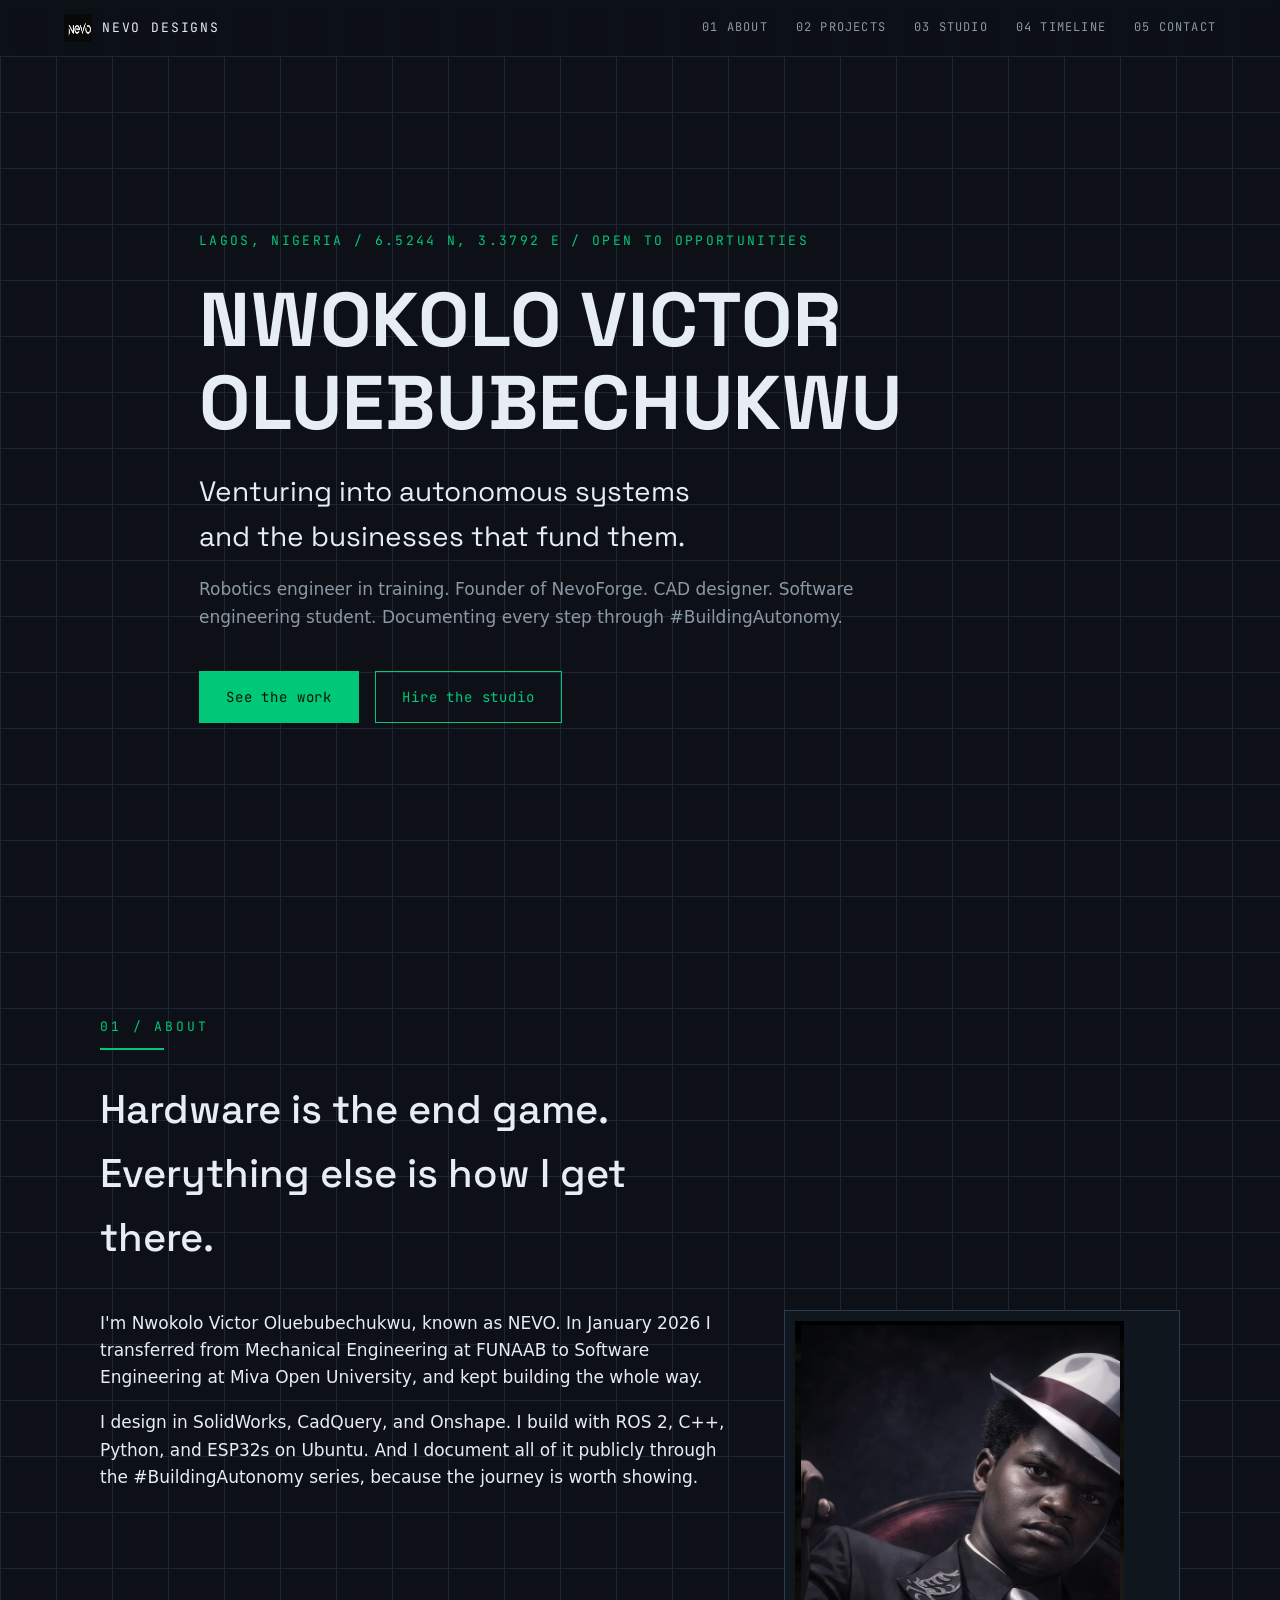
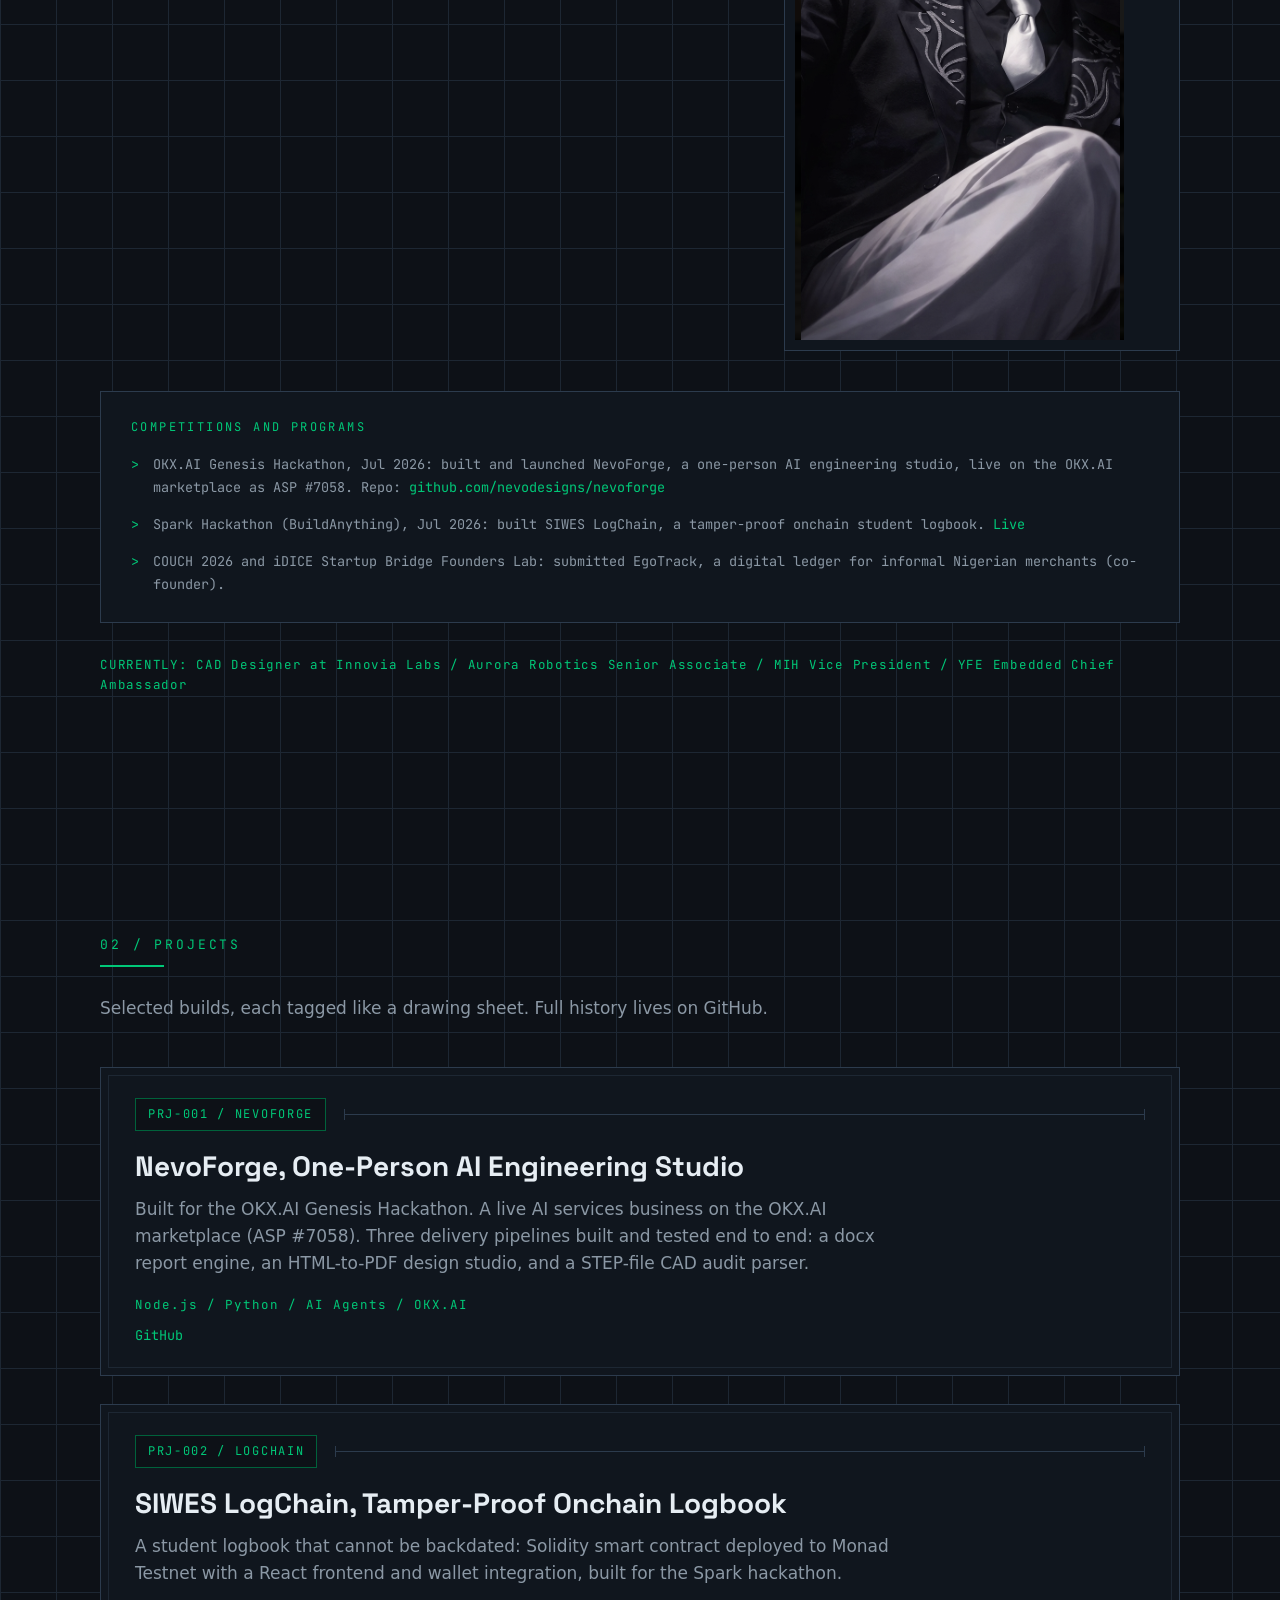
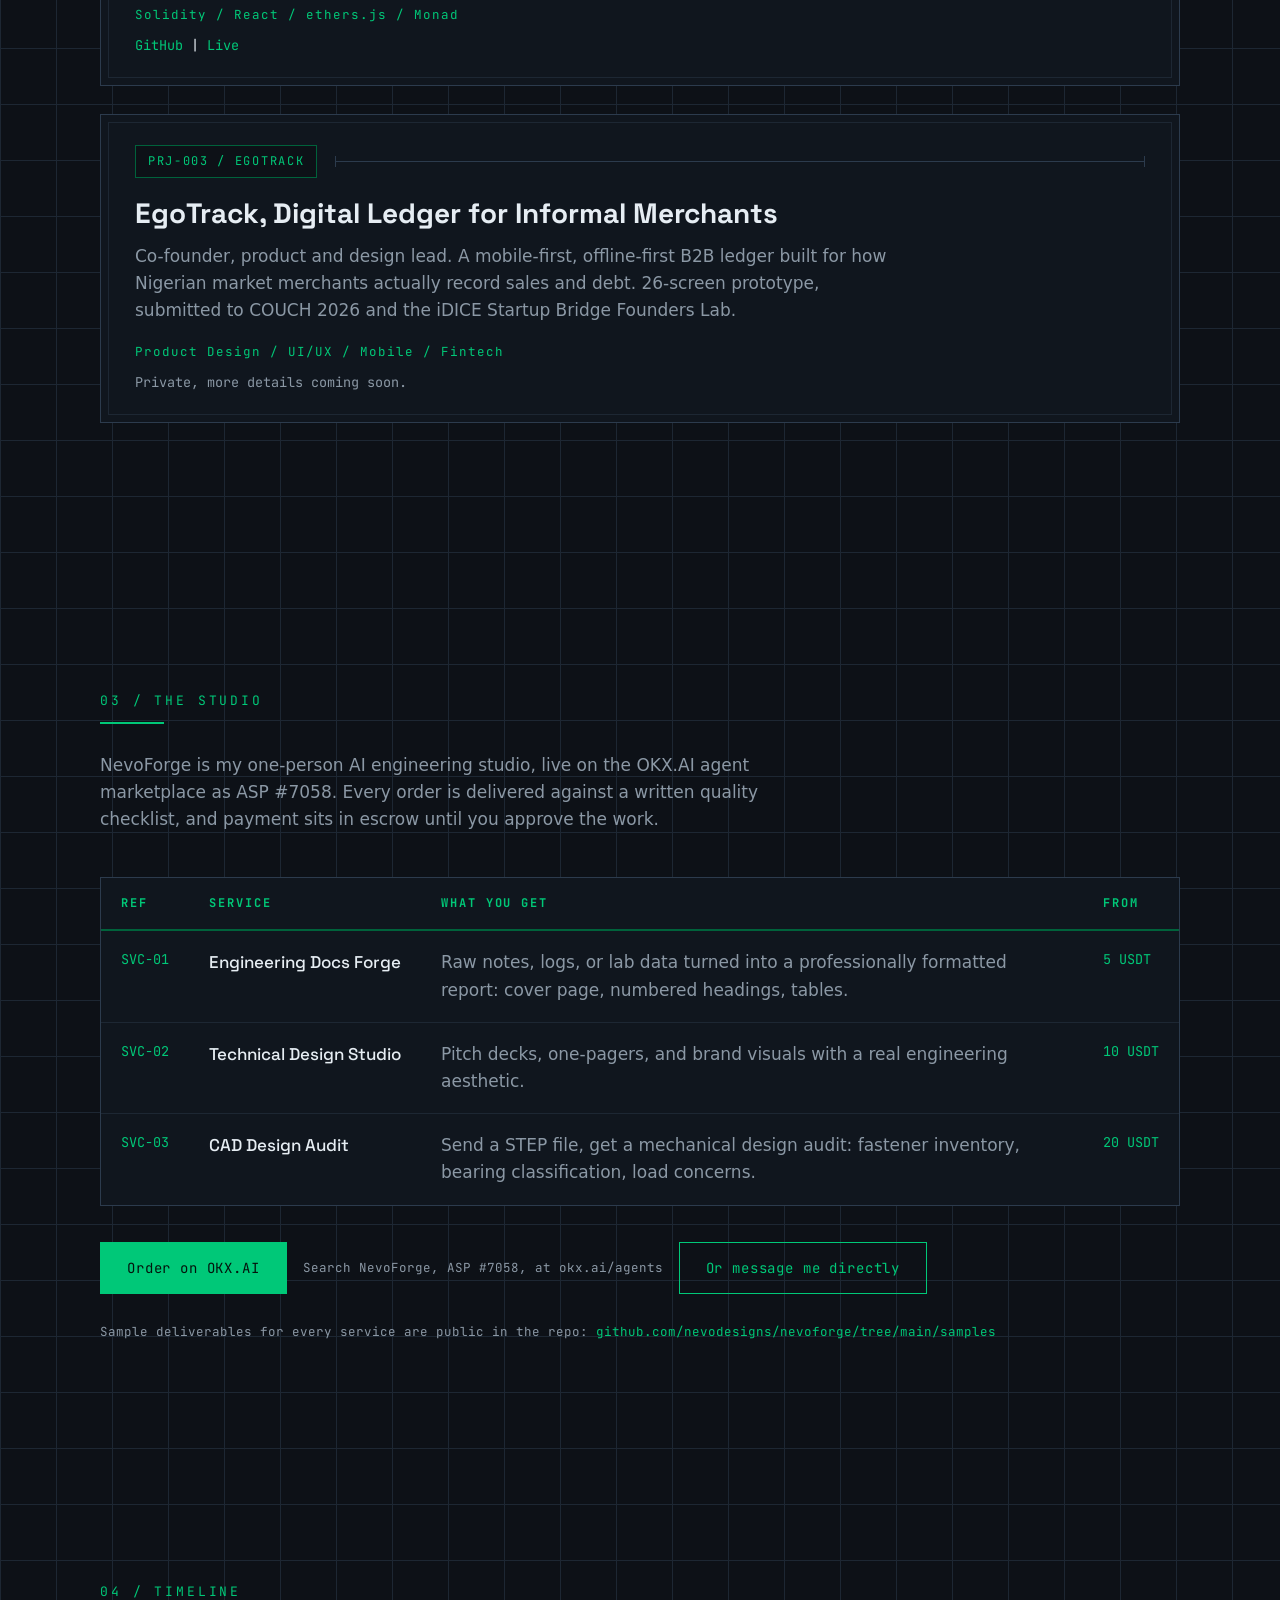
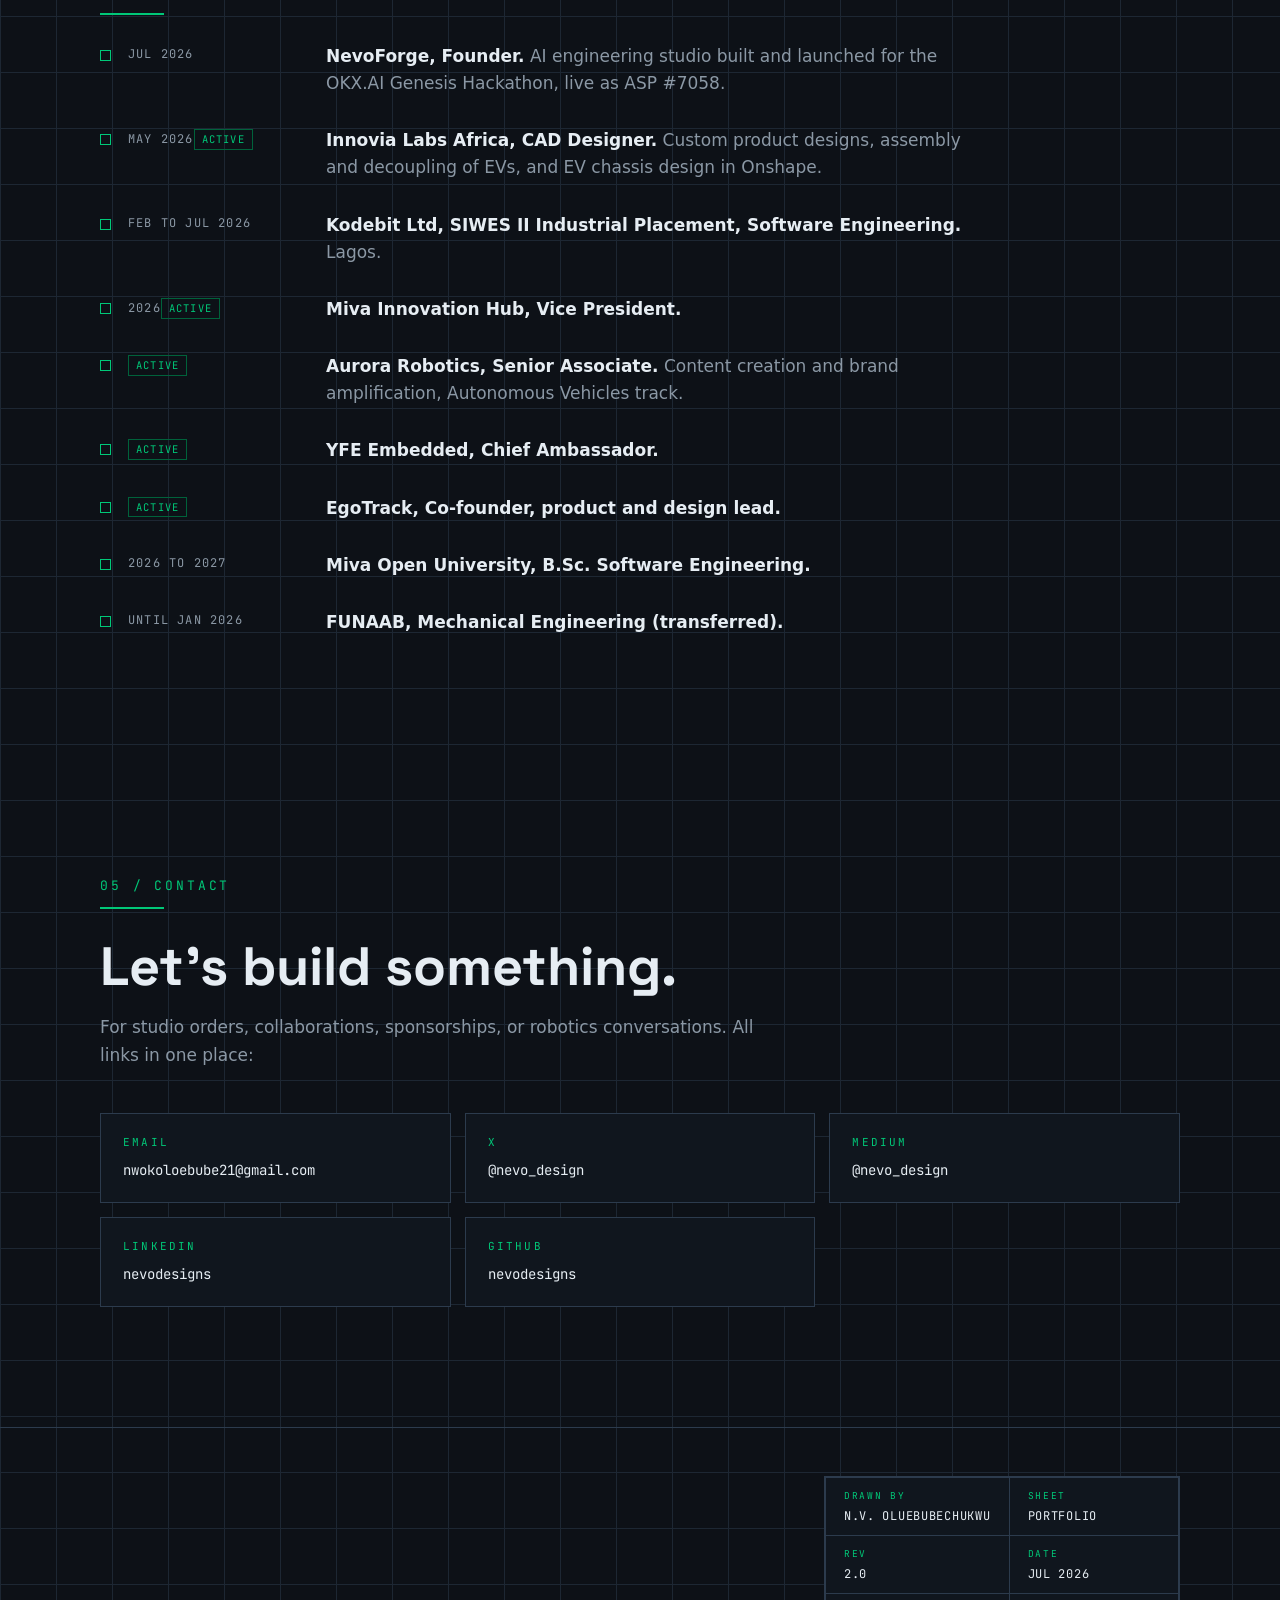
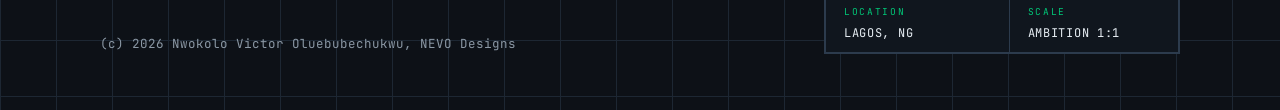
==== index.html @ 54d24858 "removed whatsapp number from contact grid" ====
<!DOCTYPE html>
<html lang="en">
<head>
  <meta charset="utf-8">
  <meta name="viewport" content="width=device-width, initial-scale=1">
  <title>NEVO Designs | Nwokolo Victor Oluebubechukwu</title>
  <meta name="description" content="Nwokolo Victor Oluebubechukwu (NEVO Designs): robotics engineer in training, founder of NevoForge AI engineering studio, CAD designer, and software engineering student in Lagos, Nigeria.">
  <meta name="keywords" content="Nwokolo Victor Oluebubechukwu, NEVO Designs, NevoForge, robotics Nigeria, autonomous systems, SolidWorks CAD designer, ROS 2, OKX.AI, EgoTrack, Lagos Nigeria">
  <meta property="og:title" content="NEVO Designs | Robotics, CAD, and an AI Engineering Studio">
  <meta property="og:description" content="Venturing into autonomous systems and the businesses that fund them.">
  <meta property="og:type" content="website">
  <meta property="og:url" content="https://nevodesigns.github.io/">
  <meta property="og:image" content="https://nevodesigns.github.io/nevo-logo.png">
  <link rel="icon" type="image/png" href="nevo-logo.png">
  <link rel="preconnect" href="https://fonts.googleapis.com">
  <link rel="preconnect" href="https://fonts.gstatic.com" crossorigin>
  <link href="https://fonts.googleapis.com/css2?family=Space+Grotesk:wght@400;500;700&family=JetBrains+Mono:wght@400;500&display=swap" rel="stylesheet">
  <link rel="stylesheet" href="styles.css">
  <!-- Google tag (gtag.js) -->
  <script async src="https://www.googletagmanager.com/gtag/js?id=G-8K43ESNY2X"></script>
  <script>
    window.dataLayer = window.dataLayer || [];
    function gtag(){dataLayer.push(arguments);}
    gtag('js', new Date());
    gtag('config', 'G-8K43ESNY2X');
  </script>
</head>
<body>

  <a class="skip-link" href="#main">Skip to content</a>

  <header class="topbar">
    <a class="brand" href="#top" aria-label="NEVO Designs home">
      <img src="nevo-logo.png" alt="" width="28" height="28">
      <span>NEVO DESIGNS</span>
    </a>
    <nav aria-label="Sections">
      <a href="#about">01 ABOUT</a>
      <a href="#projects">02 PROJECTS</a>
      <a href="#studio">03 STUDIO</a>
      <a href="#timeline">04 TIMELINE</a>
      <a href="#contact">05 CONTACT</a>
    </nav>
  </header>

  <main id="main">

    <section class="hero" id="top" aria-label="Introduction">
      <div class="section-inner">
        <p class="eyebrow reveal">LAGOS, NIGERIA / 6.5244 N, 3.3792 E / OPEN TO OPPORTUNITIES</p>
        <h1 class="reveal">NWOKOLO VICTOR OLUEBUBECHUKWU</h1>
        <p class="subline reveal">Venturing into autonomous systems and the businesses that fund them.</p>
        <p class="support reveal">Robotics engineer in training. Founder of NevoForge. CAD designer. Software engineering student. Documenting every step through #BuildingAutonomy.</p>
        <div class="cta-row reveal">
          <a class="btn btn-primary" href="#projects">See the work</a>
          <a class="btn btn-ghost" href="#studio">Hire the studio</a>
        </div>
      </div>
    </section>

    <section id="about" aria-labelledby="about-label">
      <div class="section-inner">
        <p class="section-label" id="about-label">01 / ABOUT</p>
        <blockquote class="pull-quote reveal">Hardware is the end game. Everything else is how I get there.</blockquote>
        <div class="about-grid">
          <div class="about-body reveal">
            <p>I'm Nwokolo Victor Oluebubechukwu, known as NEVO. In January 2026 I transferred from Mechanical Engineering at FUNAAB to Software Engineering at Miva Open University, and kept building the whole way.</p>
            <p>I design in SolidWorks, CadQuery, and Onshape. I build with ROS 2, C++, Python, and ESP32s on Ubuntu. And I document all of it publicly through the #BuildingAutonomy series, because the journey is worth showing.</p>
          </div>
          <figure class="about-photo reveal">
            <img src="nevo.jpg" alt="Portrait of Nwokolo Victor Oluebubechukwu" loading="lazy">
          </figure>
        </div>
        <div class="comp-block reveal">
          <p class="comp-title">COMPETITIONS AND PROGRAMS</p>
          <ul>
            <li>OKX.AI Genesis Hackathon, Jul 2026: built and launched NevoForge, a one-person AI engineering studio, live on the OKX.AI marketplace as ASP #7058. Repo: <a href="https://github.com/nevodesigns/nevoforge">github.com/nevodesigns/nevoforge</a></li>
            <li>Spark Hackathon (BuildAnything), Jul 2026: built SIWES LogChain, a tamper-proof onchain student logbook. <a href="https://siwes-logchain.pxxl.run/?address=0x8F6D39D6ff1abb8DECAFf3ba5FCEC4eD213c437d">Live</a></li>
            <li>COUCH 2026 and iDICE Startup Bridge Founders Lab: submitted EgoTrack, a digital ledger for informal Nigerian merchants (co-founder).</li>
          </ul>
        </div>
        <p class="status-line reveal">CURRENTLY: CAD Designer at Innovia Labs / Aurora Robotics Senior Associate / MIH Vice President / YFE Embedded Chief Ambassador</p>
      </div>
    </section>

    <section id="projects" aria-labelledby="projects-label">
      <div class="section-inner">
        <p class="section-label" id="projects-label">02 / PROJECTS</p>
        <p class="section-intro reveal">Selected builds, each tagged like a drawing sheet. Full history lives on GitHub.</p>

        <article class="sheet reveal">
          <div class="sheet-head">
            <span class="sheet-tag">PRJ-001 / NEVOFORGE</span>
            <span class="sheet-ticks" aria-hidden="true"></span>
          </div>
          <h3>NevoForge, One-Person AI Engineering Studio</h3>
          <p class="sheet-desc">Built for the OKX.AI Genesis Hackathon. A live AI services business on the OKX.AI marketplace (ASP #7058). Three delivery pipelines built and tested end to end: a docx report engine, an HTML-to-PDF design studio, and a STEP-file CAD audit parser.</p>
          <p class="sheet-tags">Node.js / Python / AI Agents / OKX.AI</p>
          <p class="sheet-links"><a href="https://github.com/nevodesigns/nevoforge">GitHub</a></p>
        </article>

        <article class="sheet reveal">
          <div class="sheet-head">
            <span class="sheet-tag">PRJ-002 / LOGCHAIN</span>
            <span class="sheet-ticks" aria-hidden="true"></span>
          </div>
          <h3>SIWES LogChain, Tamper-Proof Onchain Logbook</h3>
          <p class="sheet-desc">A student logbook that cannot be backdated: Solidity smart contract deployed to Monad Testnet with a React frontend and wallet integration, built for the Spark hackathon.</p>
          <p class="sheet-tags">Solidity / React / ethers.js / Monad</p>
          <p class="sheet-links"><a href="https://github.com/nevodesigns/siwes-logchain">GitHub</a> | <a href="https://siwes-logchain.pxxl.run/?address=0x8F6D39D6ff1abb8DECAFf3ba5FCEC4eD213c437d">Live</a></p>
        </article>

        <article class="sheet reveal">
          <div class="sheet-head">
            <span class="sheet-tag">PRJ-003 / EGOTRACK</span>
            <span class="sheet-ticks" aria-hidden="true"></span>
          </div>
          <h3>EgoTrack, Digital Ledger for Informal Merchants</h3>
          <p class="sheet-desc">Co-founder, product and design lead. A mobile-first, offline-first B2B ledger built for how Nigerian market merchants actually record sales and debt. 26-screen prototype, submitted to COUCH 2026 and the iDICE Startup Bridge Founders Lab.</p>
          <p class="sheet-tags">Product Design / UI/UX / Mobile / Fintech</p>
          <p class="sheet-links sheet-links-dim">Private, more details coming soon.</p>
        </article>

      </div>
    </section>

    <section id="studio" aria-labelledby="studio-label">
      <div class="section-inner">
        <p class="section-label" id="studio-label">03 / THE STUDIO</p>
        <p class="section-intro reveal">NevoForge is my one-person AI engineering studio, live on the OKX.AI agent marketplace as ASP #7058. Every order is delivered against a written quality checklist, and payment sits in escrow until you approve the work.</p>

        <div class="table-wrap reveal">
          <table class="services">
            <thead>
              <tr><th scope="col">REF</th><th scope="col">SERVICE</th><th scope="col">WHAT YOU GET</th><th scope="col">FROM</th></tr>
            </thead>
            <tbody>
              <tr>
                <td class="mono-cell">SVC-01</td>
                <td>Engineering Docs Forge</td>
                <td>Raw notes, logs, or lab data turned into a professionally formatted report: cover page, numbered headings, tables.</td>
                <td class="mono-cell">5 USDT</td>
              </tr>
              <tr>
                <td class="mono-cell">SVC-02</td>
                <td>Technical Design Studio</td>
                <td>Pitch decks, one-pagers, and brand visuals with a real engineering aesthetic.</td>
                <td class="mono-cell">10 USDT</td>
              </tr>
              <tr>
                <td class="mono-cell">SVC-03</td>
                <td>CAD Design Audit</td>
                <td>Send a STEP file, get a mechanical design audit: fastener inventory, bearing classification, load concerns.</td>
                <td class="mono-cell">20 USDT</td>
              </tr>
            </tbody>
          </table>
        </div>

        <div class="cta-row studio-cta reveal">
          <a class="btn btn-primary" href="https://okx.ai/agents">Order on OKX.AI</a>
          <span class="cta-note">Search NevoForge, ASP #7058, at okx.ai/agents</span>
          <a class="btn btn-ghost" href="#contact">Or message me directly</a>
        </div>

        <p class="footnote reveal">Sample deliverables for every service are public in the repo: <a href="https://github.com/nevodesigns/nevoforge/tree/main/samples">github.com/nevodesigns/nevoforge/tree/main/samples</a></p>
      </div>
    </section>

    <section id="timeline" aria-labelledby="timeline-label">
      <div class="section-inner">
        <p class="section-label" id="timeline-label">04 / TIMELINE</p>
        <ol class="timeline">
          <li class="reveal"><span class="tl-tag">JUL 2026</span><p><strong>NevoForge, Founder.</strong> AI engineering studio built and launched for the OKX.AI Genesis Hackathon, live as ASP #7058.</p></li>
          <li class="reveal"><span class="tl-tag">MAY 2026<em>ACTIVE</em></span><p><strong>Innovia Labs Africa, CAD Designer.</strong> Custom product designs, assembly and decoupling of EVs, and EV chassis design in Onshape.</p></li>
          <li class="reveal"><span class="tl-tag">FEB TO JUL 2026</span><p><strong>Kodebit Ltd, SIWES II Industrial Placement, Software Engineering.</strong> Lagos.</p></li>
          <li class="reveal"><span class="tl-tag">2026<em>ACTIVE</em></span><p><strong>Miva Innovation Hub, Vice President.</strong></p></li>
          <li class="reveal"><span class="tl-tag"><em>ACTIVE</em></span><p><strong>Aurora Robotics, Senior Associate.</strong> Content creation and brand amplification, Autonomous Vehicles track.</p></li>
          <li class="reveal"><span class="tl-tag"><em>ACTIVE</em></span><p><strong>YFE Embedded, Chief Ambassador.</strong></p></li>
          <li class="reveal"><span class="tl-tag"><em>ACTIVE</em></span><p><strong>EgoTrack, Co-founder, product and design lead.</strong></p></li>
          <li class="reveal"><span class="tl-tag">2026 TO 2027</span><p><strong>Miva Open University, B.Sc. Software Engineering.</strong></p></li>
          <li class="reveal"><span class="tl-tag">UNTIL JAN 2026</span><p><strong>FUNAAB, Mechanical Engineering (transferred).</strong></p></li>
        </ol>
      </div>
    </section>

    <section id="contact" aria-labelledby="contact-label">
      <div class="section-inner">
        <p class="section-label" id="contact-label">05 / CONTACT</p>
        <h2 class="contact-headline reveal">Let's build something.</h2>
        <p class="section-intro reveal">For studio orders, collaborations, sponsorships, or robotics conversations. All links in one place:</p>
        <div class="link-grid reveal">
          <a href="mailto:nwokoloebube21@gmail.com"><span class="lg-label">EMAIL</span><span class="lg-value">nwokoloebube21@gmail.com</span></a>
          <a href="https://x.com/nevo_design"><span class="lg-label">X</span><span class="lg-value">@nevo_design</span></a>
          <a href="https://medium.com/@nevo_design"><span class="lg-label">MEDIUM</span><span class="lg-value">@nevo_design</span></a>
          <a href="https://linkedin.com/in/nevodesigns"><span class="lg-label">LINKEDIN</span><span class="lg-value">nevodesigns</span></a>
          <a href="https://github.com/nevodesigns"><span class="lg-label">GITHUB</span><span class="lg-value">nevodesigns</span></a>
        </div>
      </div>
    </section>

  </main>

  <footer>
    <div class="section-inner footer-inner">
      <p class="copyright">(c) 2026 Nwokolo Victor Oluebubechukwu, NEVO Designs</p>
      <table class="title-block" aria-label="Drawing title block">
        <tr><td><span>DRAWN BY</span>N.V. OLUEBUBECHUKWU</td><td><span>SHEET</span>PORTFOLIO</td></tr>
        <tr><td><span>REV</span>2.0</td><td><span>DATE</span>JUL 2026</td></tr>
        <tr><td><span>LOCATION</span>LAGOS, NG</td><td><span>SCALE</span>AMBITION 1:1</td></tr>
      </table>
    </div>
  </footer>

  <script src="script.js"></script>
</body>
</html>
---- styles.css ----
/* NEVO Designs, portfolio rev 2.0. Engineering blueprint theme. */

:root {
  --bg: #0D1117;
  --panel: #10161e;
  --ink: #e6edf3;
  --ink-dim: #8b98a5;
  --accent: #00C878;
  --accent-dim: #00623b;
  --line: #1d2733;
  --line-strong: #2c3b4d;
  --mono: "JetBrains Mono", "IBM Plex Mono", ui-monospace, "Courier New", monospace;
  --display: "Space Grotesk", system-ui, sans-serif;
  --body: system-ui, -apple-system, "Segoe UI", Roboto, Arial, sans-serif;
  --pad: clamp(20px, 5vw, 72px);
}

* { margin: 0; padding: 0; box-sizing: border-box; }

html { scroll-behavior: smooth; }
@media (prefers-reduced-motion: reduce) {
  html { scroll-behavior: auto; }
}

body {
  background-color: var(--bg);
  background-image:
    linear-gradient(var(--line) 1px, transparent 1px),
    linear-gradient(90deg, var(--line) 1px, transparent 1px);
  background-size: 56px 56px;
  color: var(--ink);
  font-family: var(--body);
  font-size: 17px;
  line-height: 1.6;
  -webkit-font-smoothing: antialiased;
}

::selection { background: var(--accent); color: #04140d; }

a { color: var(--accent); text-decoration: none; }
a:hover { text-decoration: underline; }

a:focus-visible,
button:focus-visible {
  outline: 2px solid var(--accent);
  outline-offset: 3px;
  border-radius: 2px;
}

img { max-width: 100%; display: block; }

/* Skip link */
.skip-link {
  position: absolute;
  left: 16px;
  top: -48px;
  z-index: 100;
  background: var(--accent);
  color: #04140d;
  font-family: var(--mono);
  font-size: 13px;
  padding: 10px 16px;
  transition: top 0.15s ease;
}
.skip-link:focus { top: 12px; text-decoration: none; }

/* Top bar */
.topbar {
  position: sticky;
  top: 0;
  z-index: 50;
  display: flex;
  align-items: center;
  justify-content: space-between;
  gap: 16px;
  padding: 14px var(--pad);
  background: color-mix(in srgb, var(--bg) 88%, transparent);
  backdrop-filter: blur(6px);
  border-bottom: 1px solid var(--line);
}
.brand {
  display: flex;
  align-items: center;
  gap: 10px;
  font-family: var(--mono);
  font-size: 13px;
  letter-spacing: 0.14em;
  color: var(--ink);
}
.brand:hover { text-decoration: none; color: var(--accent); }
.topbar nav {
  display: flex;
  flex-wrap: wrap;
  gap: clamp(10px, 2.2vw, 28px);
}
.topbar nav a {
  font-family: var(--mono);
  font-size: 12px;
  letter-spacing: 0.1em;
  color: var(--ink-dim);
}
.topbar nav a:hover { color: var(--accent); text-decoration: none; }

/* Sections */
section { padding: clamp(64px, 10vw, 120px) var(--pad); }
.section-inner { max-width: 1080px; margin: 0 auto; }

.section-label {
  font-family: var(--mono);
  font-size: 13px;
  letter-spacing: 0.22em;
  color: var(--accent);
  margin-bottom: 28px;
}
.section-label::after {
  content: "";
  display: block;
  width: 64px;
  height: 2px;
  background: var(--accent);
  margin-top: 10px;
}

h1, h2, h3 { font-family: var(--display); line-height: 1.1; }

@media (max-width: 720px) {
  .topbar { flex-direction: column; align-items: flex-start; }
}

/* Hero */
.hero {
  min-height: calc(100svh - 60px);
  display: flex;
  align-items: center;
}
.eyebrow {
  font-family: var(--mono);
  font-size: clamp(11px, 1.6vw, 13px);
  letter-spacing: 0.18em;
  color: var(--accent);
  margin-bottom: 26px;
}
.hero h1 {
  font-size: clamp(34px, 6.4vw, 76px);
  font-weight: 700;
  letter-spacing: 0.01em;
  max-width: 18ch;
  margin-bottom: 24px;
}
.subline {
  font-family: var(--display);
  font-size: clamp(19px, 2.6vw, 28px);
  color: var(--ink);
  max-width: 30ch;
  margin-bottom: 18px;
}
.support {
  color: var(--ink-dim);
  max-width: 62ch;
  margin-bottom: 40px;
}
.cta-row { display: flex; flex-wrap: wrap; gap: 16px; }
.btn {
  font-family: var(--mono);
  font-size: 14px;
  letter-spacing: 0.06em;
  padding: 14px 26px;
  border: 1px solid var(--accent);
}
.btn:hover { text-decoration: none; }
.btn-primary { background: var(--accent); color: #04140d; }
.btn-primary:hover { background: #00b56d; }
.btn-ghost { color: var(--accent); }
.btn-ghost:hover { background: rgba(0, 200, 120, 0.08); }

/* About */
.pull-quote {
  font-family: var(--display);
  font-size: clamp(24px, 3.6vw, 40px);
  font-weight: 500;
  max-width: 24ch;
  margin-bottom: 40px;
}
.about-grid {
  display: grid;
  grid-template-columns: minmax(0, 1.6fr) minmax(0, 1fr);
  gap: clamp(24px, 4vw, 56px);
  align-items: start;
  margin-bottom: 40px;
}
.about-body p { margin-bottom: 18px; max-width: 62ch; }
.about-photo {
  border: 1px solid var(--line-strong);
  padding: 10px;
  background: var(--panel);
}
.about-photo img { filter: grayscale(35%); }
.comp-block {
  border: 1px solid var(--line-strong);
  background: var(--panel);
  padding: 26px 30px;
  margin-bottom: 32px;
}
.comp-title {
  font-family: var(--mono);
  font-size: 12px;
  letter-spacing: 0.2em;
  color: var(--accent);
  margin-bottom: 16px;
}
.comp-block ul { list-style: none; }
.comp-block li {
  font-family: var(--mono);
  font-size: 13.5px;
  line-height: 1.7;
  color: var(--ink-dim);
  padding-left: 22px;
  position: relative;
  margin-bottom: 14px;
}
.comp-block li::before {
  content: ">";
  position: absolute;
  left: 0;
  color: var(--accent);
}
.comp-block li:last-child { margin-bottom: 0; }
.status-line {
  font-family: var(--mono);
  font-size: 12.5px;
  letter-spacing: 0.06em;
  color: var(--accent);
}

@media (max-width: 780px) {
  .about-grid { grid-template-columns: 1fr; }
  .about-photo { max-width: 380px; }
}

/* Projects: drawing sheets */
.section-intro { color: var(--ink-dim); margin-bottom: 44px; max-width: 62ch; }

.sheet {
  position: relative;
  border: 1px solid var(--line-strong);
  background: var(--panel);
  padding: 30px 34px 28px;
  margin-bottom: 28px;
}
/* Inner frame, like the double border of a drawing sheet */
.sheet::before {
  content: "";
  position: absolute;
  inset: 7px;
  border: 1px solid var(--line);
  pointer-events: none;
}
.sheet > * { position: relative; }

.sheet-head {
  display: flex;
  align-items: center;
  gap: 18px;
  margin-bottom: 20px;
}
.sheet-tag {
  font-family: var(--mono);
  font-size: 12px;
  letter-spacing: 0.14em;
  color: var(--accent);
  border: 1px solid var(--accent-dim);
  padding: 6px 12px;
  background: var(--bg);
  white-space: nowrap;
}
/* Dimension line with end ticks */
.sheet-ticks {
  flex: 1;
  height: 1px;
  background: var(--line-strong);
  position: relative;
}
.sheet-ticks::before,
.sheet-ticks::after {
  content: "";
  position: absolute;
  top: -5px;
  width: 1px;
  height: 11px;
  background: var(--line-strong);
}
.sheet-ticks::before { left: 0; }
.sheet-ticks::after { right: 0; }

.sheet h3 {
  font-size: clamp(21px, 2.8vw, 28px);
  margin-bottom: 14px;
}
.sheet-desc { color: var(--ink-dim); max-width: 70ch; margin-bottom: 18px; }
.sheet-tags {
  font-family: var(--mono);
  font-size: 12.5px;
  letter-spacing: 0.08em;
  color: var(--accent);
  margin-bottom: 10px;
}
.sheet-links { font-family: var(--mono); font-size: 13.5px; }
.sheet-links a { padding: 2px 0; }
.sheet-links-dim { color: var(--ink-dim); }

@media (max-width: 560px) {
  .sheet { padding: 22px 20px; }
}

/* Studio: services schedule */
.table-wrap {
  overflow-x: auto;
  border: 1px solid var(--line-strong);
  background: var(--panel);
  margin-bottom: 36px;
}
.services {
  width: 100%;
  min-width: 640px;
  border-collapse: collapse;
}
.services th {
  font-family: var(--mono);
  font-size: 12px;
  letter-spacing: 0.16em;
  color: var(--accent);
  text-align: left;
  padding: 16px 20px;
  border-bottom: 2px solid var(--accent-dim);
}
.services td {
  padding: 18px 20px;
  border-bottom: 1px solid var(--line);
  vertical-align: top;
}
.services tbody tr:last-child td { border-bottom: none; }
.services td:nth-child(2) { font-family: var(--display); font-weight: 500; white-space: nowrap; }
.services td:nth-child(3) { color: var(--ink-dim); }
.mono-cell {
  font-family: var(--mono);
  font-size: 13.5px;
  color: var(--accent);
  white-space: nowrap;
}
.studio-cta { align-items: center; margin-bottom: 28px; }
.cta-note {
  font-family: var(--mono);
  font-size: 12.5px;
  color: var(--ink-dim);
}
.footnote {
  font-family: var(--mono);
  font-size: 12.5px;
  color: var(--ink-dim);
}

/* Timeline */
.timeline { list-style: none; }
.timeline li {
  position: relative;
  display: grid;
  grid-template-columns: 180px 1fr;
  gap: 18px;
  padding: 0 0 30px 28px;
}
.timeline li:last-child { padding-bottom: 0; }
.timeline li::before {
  content: "";
  position: absolute;
  left: 0;
  top: 7px;
  width: 9px;
  height: 9px;
  background: var(--bg);
  border: 1px solid var(--accent);
}
.tl-tag {
  font-family: var(--mono);
  font-size: 12px;
  letter-spacing: 0.1em;
  color: var(--ink-dim);
  padding-top: 2px;
}
.tl-tag em {
  display: inline-block;
  font-style: normal;
  color: var(--accent);
  border: 1px solid var(--accent-dim);
  padding: 1px 7px;
  margin-left: 8px;
  font-size: 10.5px;
}
.tl-tag em:only-child { margin-left: 0; }
.timeline p { color: var(--ink-dim); max-width: 62ch; }
.timeline strong { color: var(--ink); font-weight: 600; }

@media (max-width: 640px) {
  .timeline li { grid-template-columns: 1fr; gap: 6px; }
}

/* Contact */
.contact-headline {
  font-size: clamp(30px, 5vw, 54px);
  margin-bottom: 18px;
}
.link-grid {
  display: grid;
  grid-template-columns: repeat(3, minmax(0, 1fr));
  gap: 14px;
}
.link-grid a {
  display: flex;
  flex-direction: column;
  gap: 8px;
  border: 1px solid var(--line-strong);
  background: var(--panel);
  padding: 20px 22px;
  color: var(--ink);
  transition: border-color 0.15s ease, background 0.15s ease;
}
.link-grid a:hover {
  text-decoration: none;
  border-color: var(--accent);
  background: rgba(0, 200, 120, 0.06);
}
.link-grid a:hover .lg-value { color: var(--accent); }
.lg-label {
  font-family: var(--mono);
  font-size: 11px;
  letter-spacing: 0.2em;
  color: var(--accent);
}
.lg-value {
  font-family: var(--mono);
  font-size: 14px;
  color: var(--ink);
  word-break: break-all;
  transition: color 0.15s ease;
}

@media (max-width: 820px) {
  .link-grid { grid-template-columns: repeat(2, minmax(0, 1fr)); }
}
@media (max-width: 480px) {
  .link-grid { grid-template-columns: 1fr; }
}

/* Footer: title block */
footer {
  border-top: 1px solid var(--line-strong);
  padding: 48px var(--pad) 56px;
}
.footer-inner {
  display: flex;
  flex-wrap: wrap;
  gap: 32px;
  align-items: flex-end;
  justify-content: space-between;
}
.copyright {
  font-family: var(--mono);
  font-size: 12.5px;
  color: var(--ink-dim);
}
.title-block {
  border-collapse: collapse;
  border: 2px solid var(--line-strong);
  background: var(--panel);
  margin-left: auto;
}
.title-block td {
  border: 1px solid var(--line-strong);
  font-family: var(--mono);
  font-size: 12px;
  letter-spacing: 0.06em;
  color: var(--ink);
  padding: 10px 18px 9px;
  min-width: 170px;
}
.title-block td span {
  display: block;
  font-size: 9.5px;
  letter-spacing: 0.18em;
  color: var(--accent);
  margin-bottom: 4px;
}

@media (max-width: 640px) {
  .footer-inner { flex-direction: column; align-items: stretch; }
  .title-block { margin-left: 0; width: 100%; }
  .title-block td { min-width: 0; }
}

/* Reveal treatment: applied only when JS runs and motion is allowed */
.js-reveal .reveal {
  opacity: 0;
  transform: translateY(14px);
  transition: opacity 0.5s ease, transform 0.5s ease;
}
.js-reveal .reveal.is-visible {
  opacity: 1;
  transform: none;
}
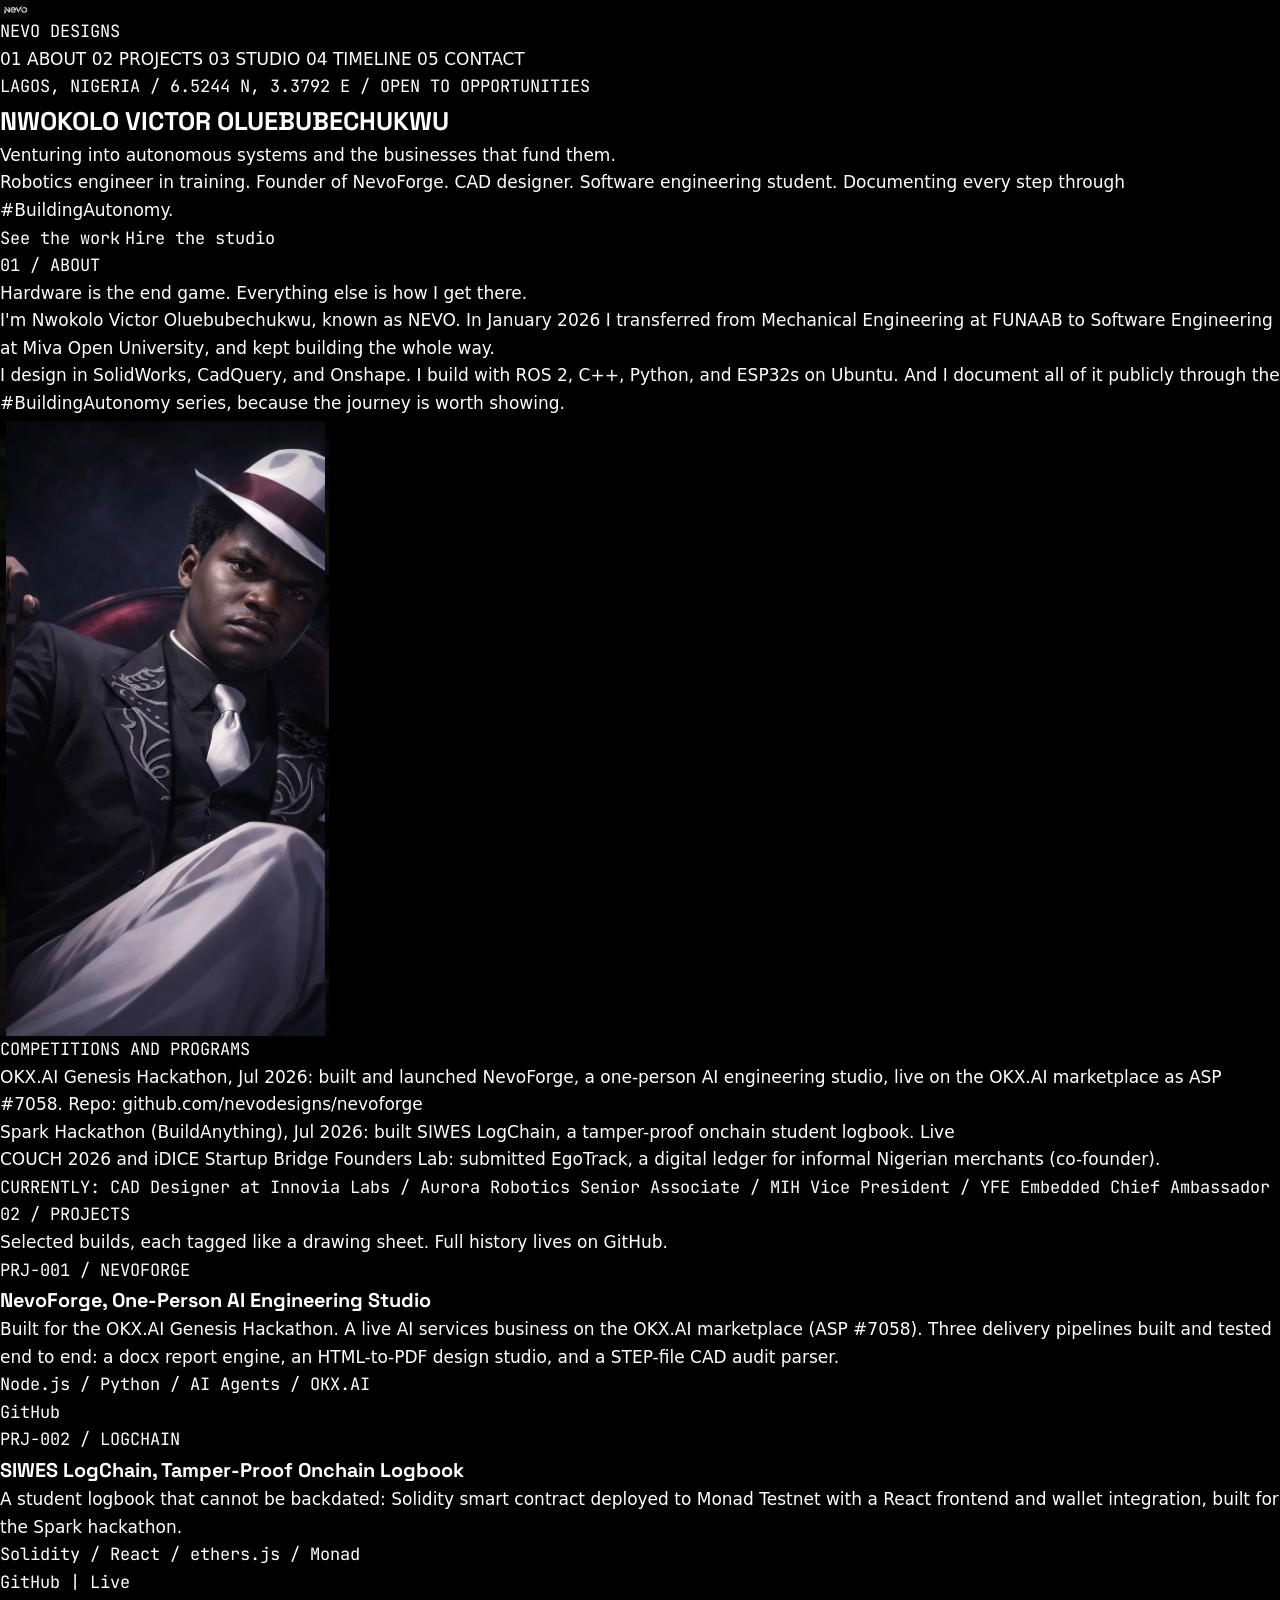
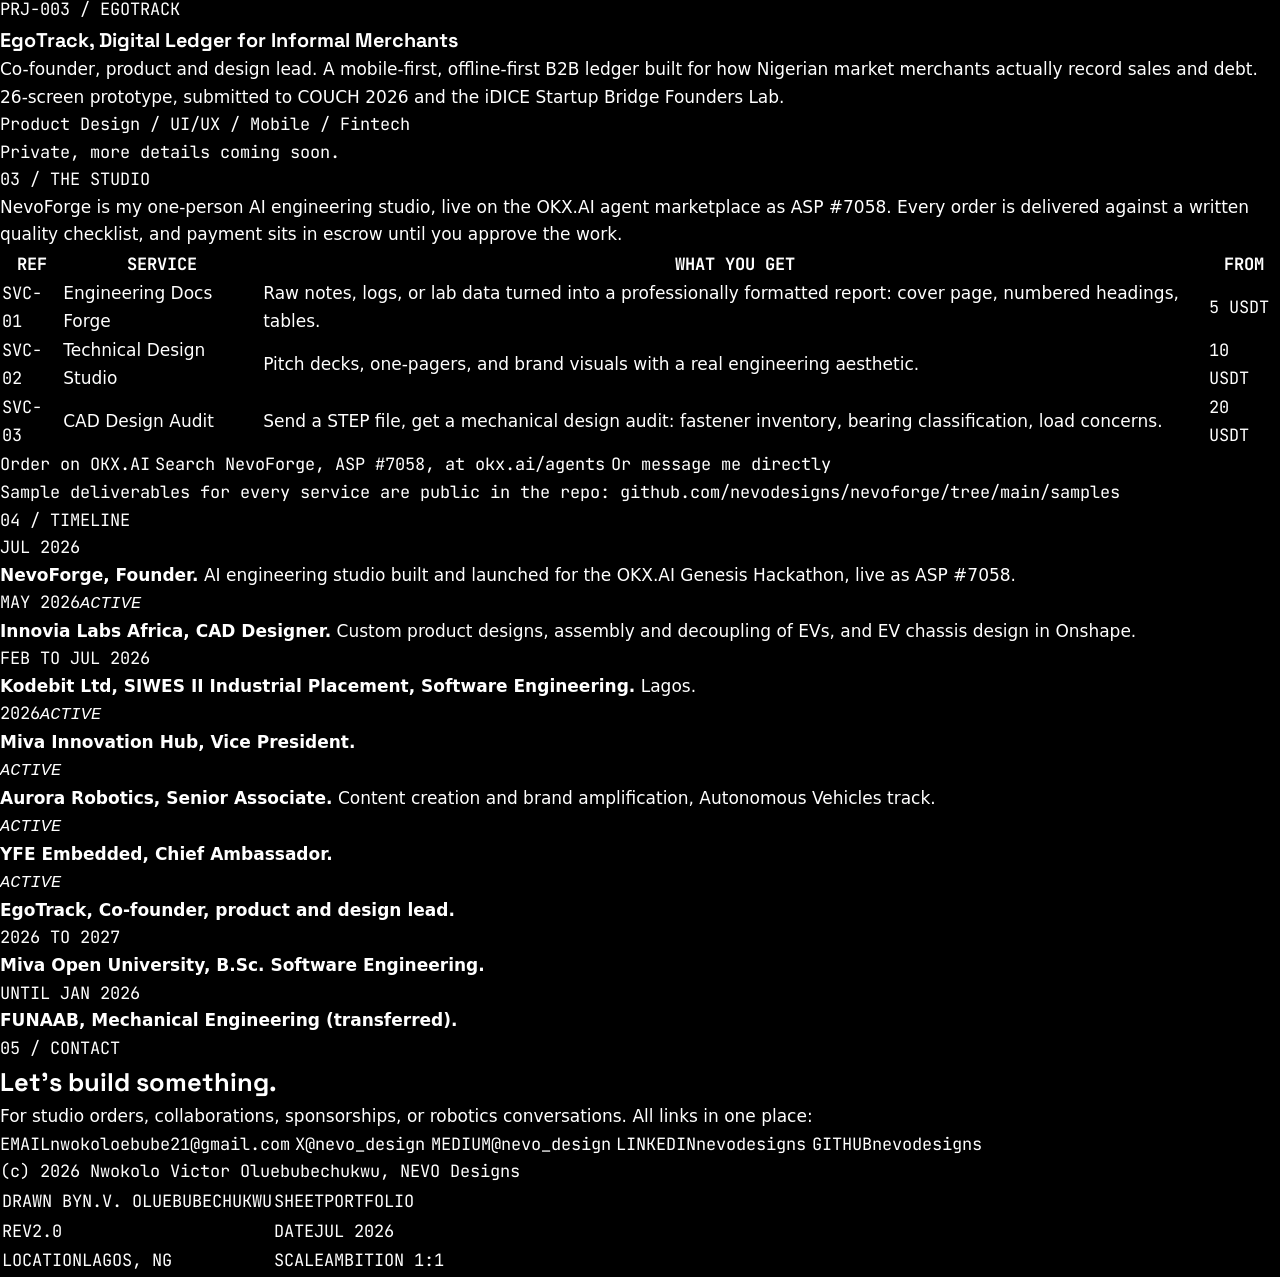
==== commit 4fa5a5f2: "replaced colour palette with monochrome ramp and type scale" ====
--- a/index.html
+++ b/index.html
@@ -15,7 +15,7 @@
   <link rel="preconnect" href="https://fonts.googleapis.com">
   <link rel="preconnect" href="https://fonts.gstatic.com" crossorigin>
   <link href="https://fonts.googleapis.com/css2?family=Space+Grotesk:wght@400;500;700&family=JetBrains+Mono:wght@400;500&display=swap" rel="stylesheet">
-  <link rel="stylesheet" href="styles.css">
+  <link rel="stylesheet" href="styles-mono.css">
   <!-- Google tag (gtag.js) -->
   <script async src="https://www.googletagmanager.com/gtag/js?id=G-8K43ESNY2X"></script>
   <script>
--- a/styles-mono.css
+++ b/styles-mono.css
@@ -0,0 +1,86 @@
+/* NEVO Designs, portfolio rev 2.1. Monochrome technical drafting.
+   No colour anywhere. Hierarchy comes from type scale, weight, rule
+   thickness, and space. Sections alternate dark and light down the page. */
+
+:root {
+  /* surfaces */
+  --black: #000000;
+  --panel-dark: #0A0A0A;
+  --paper: #FFFFFF;
+  --paper-warm: #F2F0EC;
+
+  /* grey ramp, used deliberately */
+  --g900: #111111;
+  --g700: #444444;
+  --g500: #777777;
+  --g300: #AAAAAA;
+  --g100: #DDDDDD;
+
+  /* on-dark equivalents */
+  --d-ink: #FFFFFF;
+  --d-body: #EEEEEE;
+  --d-label: #999999;
+  --d-dim: #555555;
+  --d-rule: #333333;
+
+  --mono: "JetBrains Mono", ui-monospace, "Courier New", monospace;
+  --display: "Space Grotesk", system-ui, sans-serif;
+  --body: system-ui, -apple-system, "Segoe UI", Roboto, Arial, sans-serif;
+  --pad: clamp(20px, 5vw, 76px);
+  --measure: 62ch;
+}
+
+* { margin: 0; padding: 0; box-sizing: border-box; }
+
+html { scroll-behavior: smooth; }
+@media (prefers-reduced-motion: reduce) {
+  html { scroll-behavior: auto; }
+}
+html, body { width: 100%; max-width: 100%; overflow-x: hidden; }
+
+body {
+  background: var(--black);
+  color: var(--d-ink);
+  font-family: var(--body);
+  font-size: 17px;
+  line-height: 1.62;
+  -webkit-font-smoothing: antialiased;
+}
+
+::selection { background: var(--d-ink); color: var(--black); }
+
+img, video { max-width: 100%; height: auto; display: block; }
+
+a { color: inherit; text-decoration: none; }
+a:hover { text-decoration: underline; text-underline-offset: 4px; }
+
+a:focus-visible, button:focus-visible {
+  outline: 2px solid currentColor;
+  outline-offset: 3px;
+}
+
+/* ---------- type scale ---------- */
+
+h1, h2, h3 { font-family: var(--display); font-weight: 700; }
+
+/* every label, number, tag, date, caption */
+.eyebrow, .section-label, .sheet-tag, .sheet-tags, .comp-title, .status-line,
+.tl-tag, .lg-label, .lg-value, .mono-cell, .cta-note, .footnote, .copyright,
+.title-block, .brand, .btn, .services th, .dimline i, .sheet-links {
+  font-family: var(--mono);
+}
+
+.skip-link {
+  position: absolute;
+  left: 16px;
+  top: -48px;
+  z-index: 100;
+  background: var(--paper);
+  color: var(--black);
+  font-family: var(--mono);
+  font-size: 12px;
+  letter-spacing: 0.16em;
+  padding: 12px 18px;
+  transition: top 0.15s ease;
+}
+.skip-link:focus { top: 12px; text-decoration: none; }
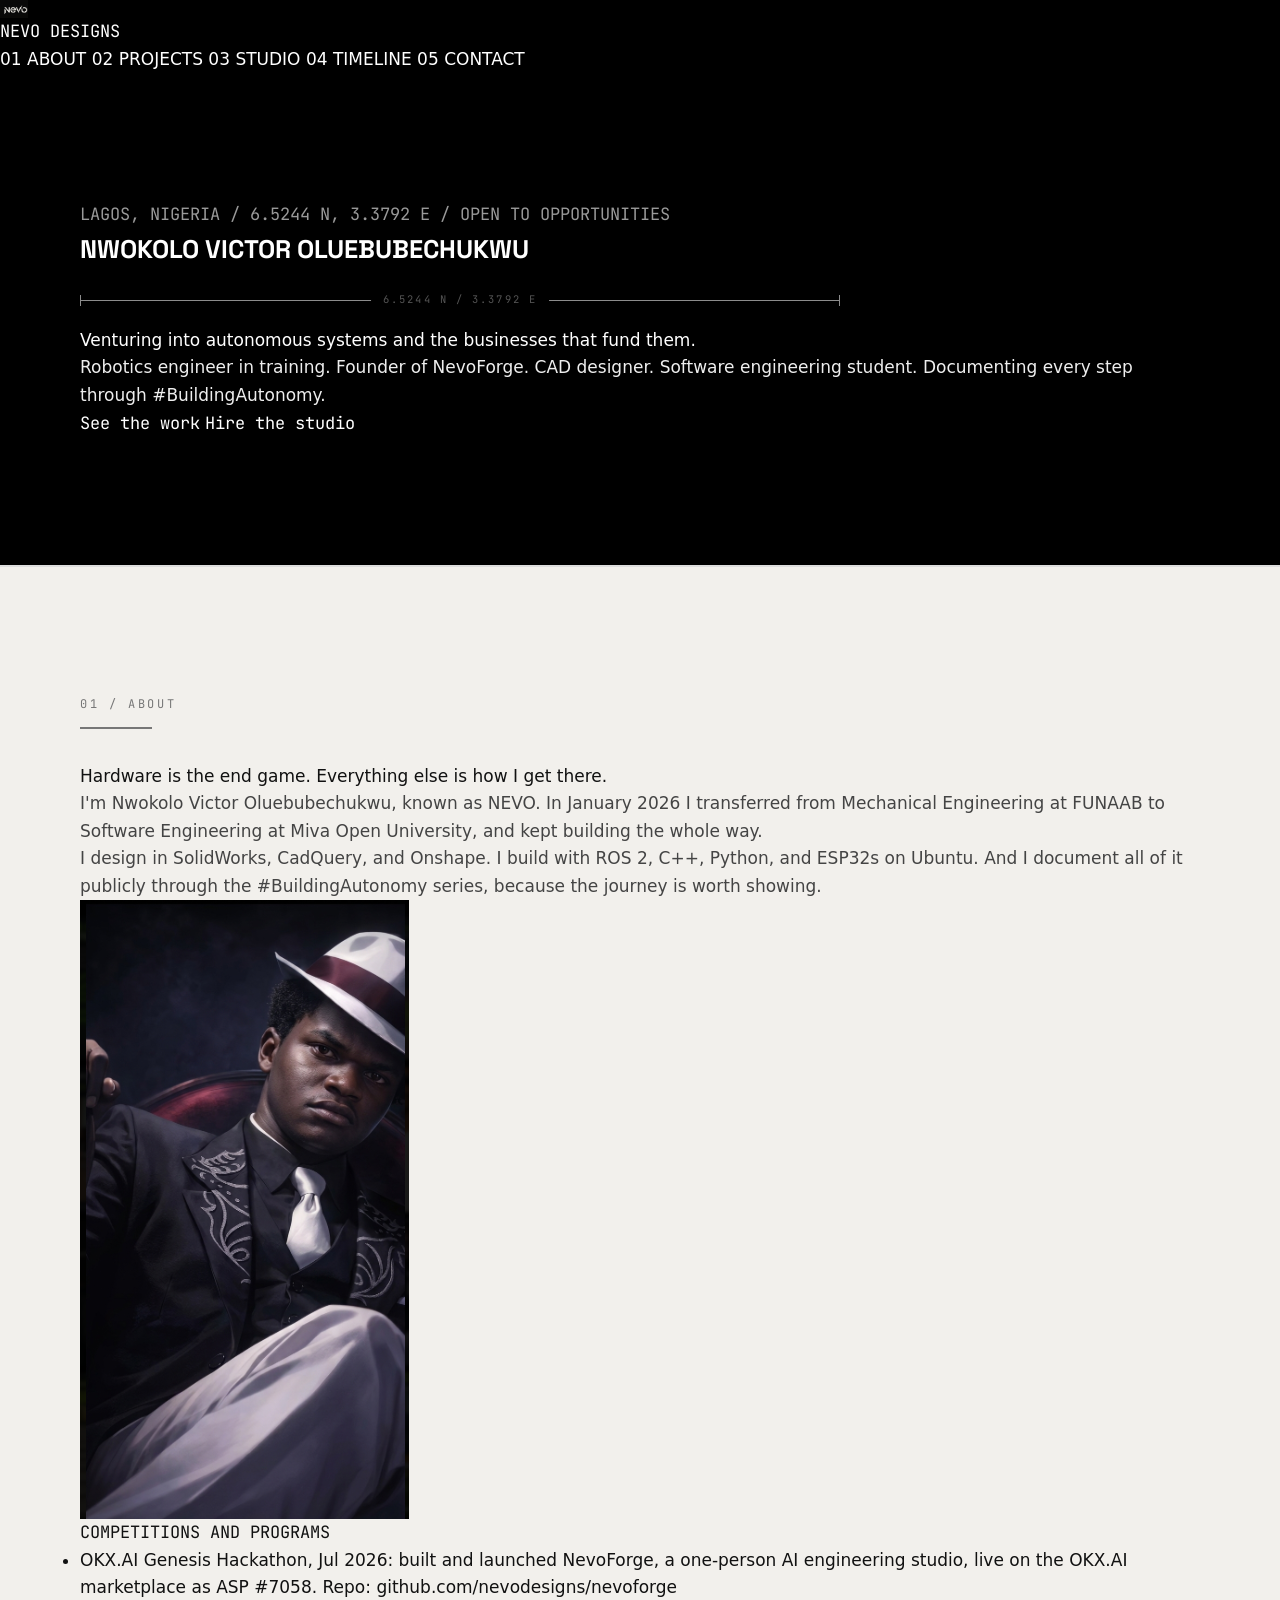
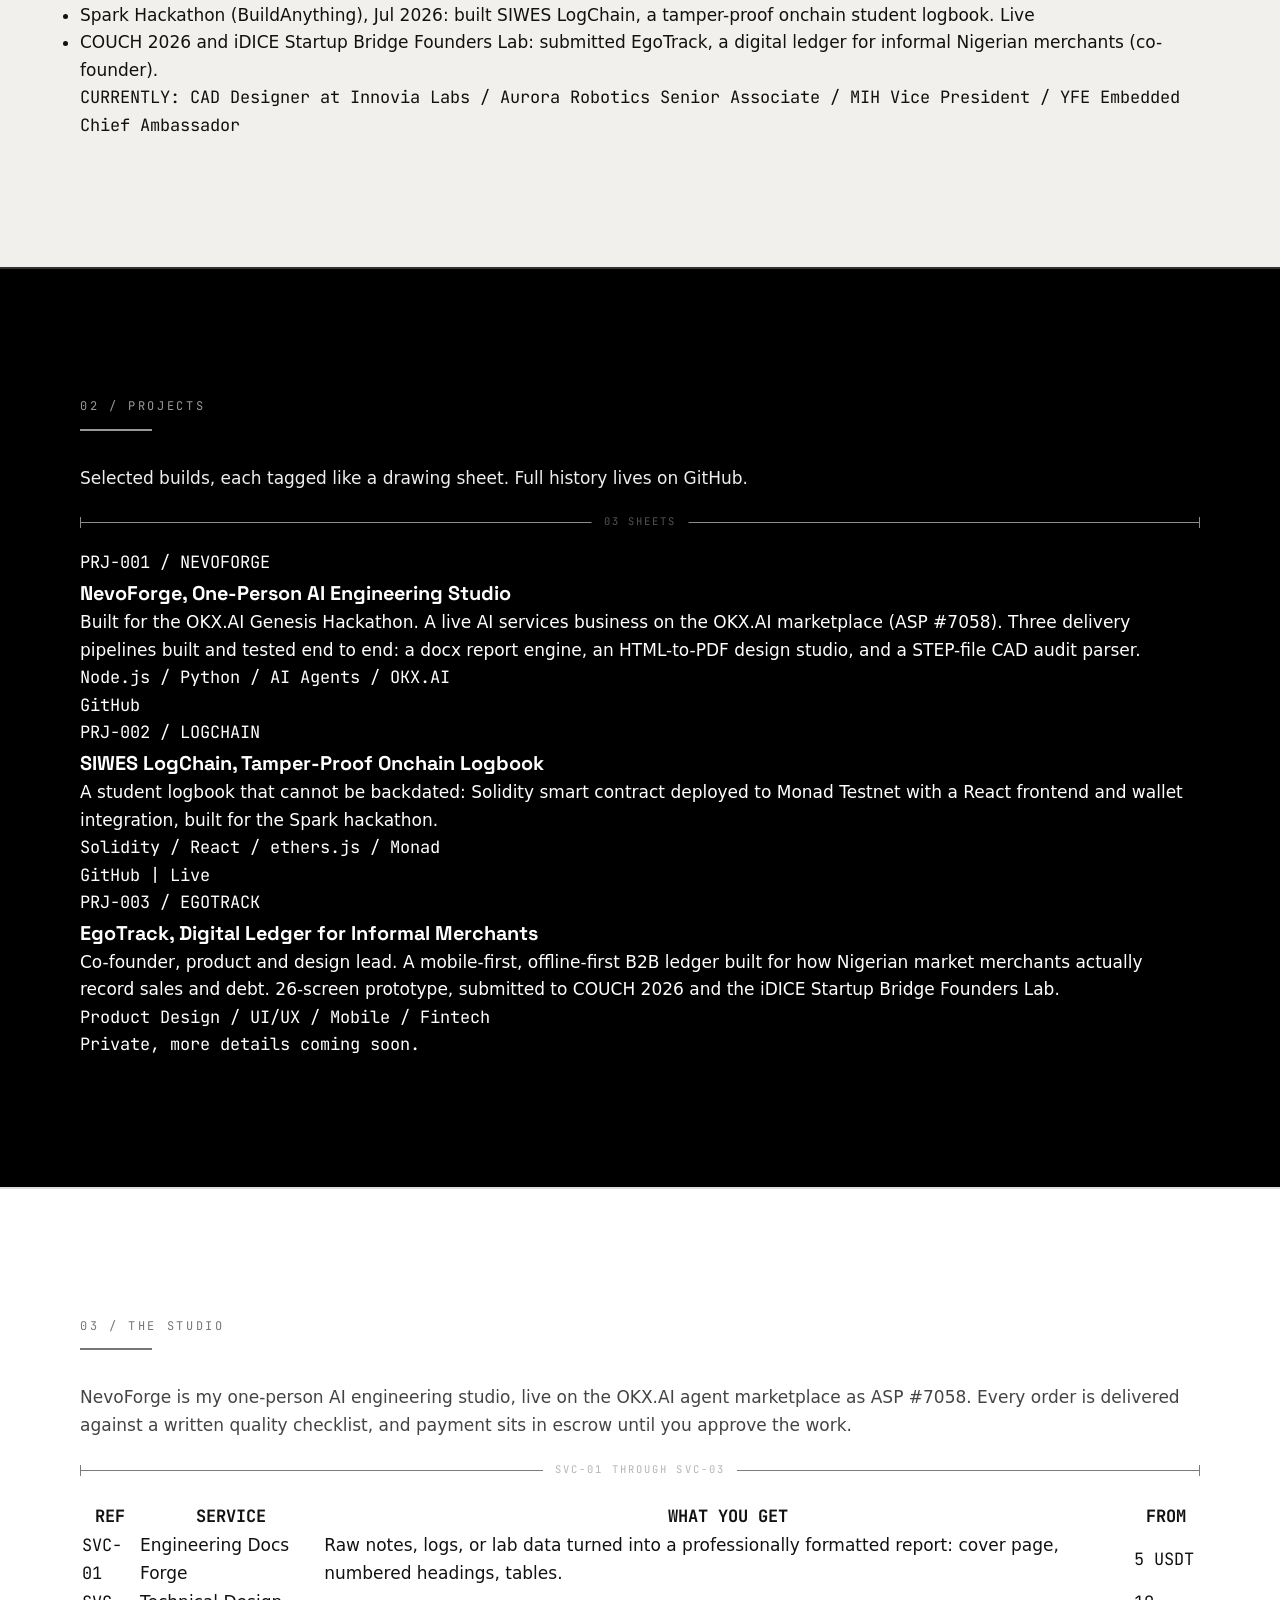
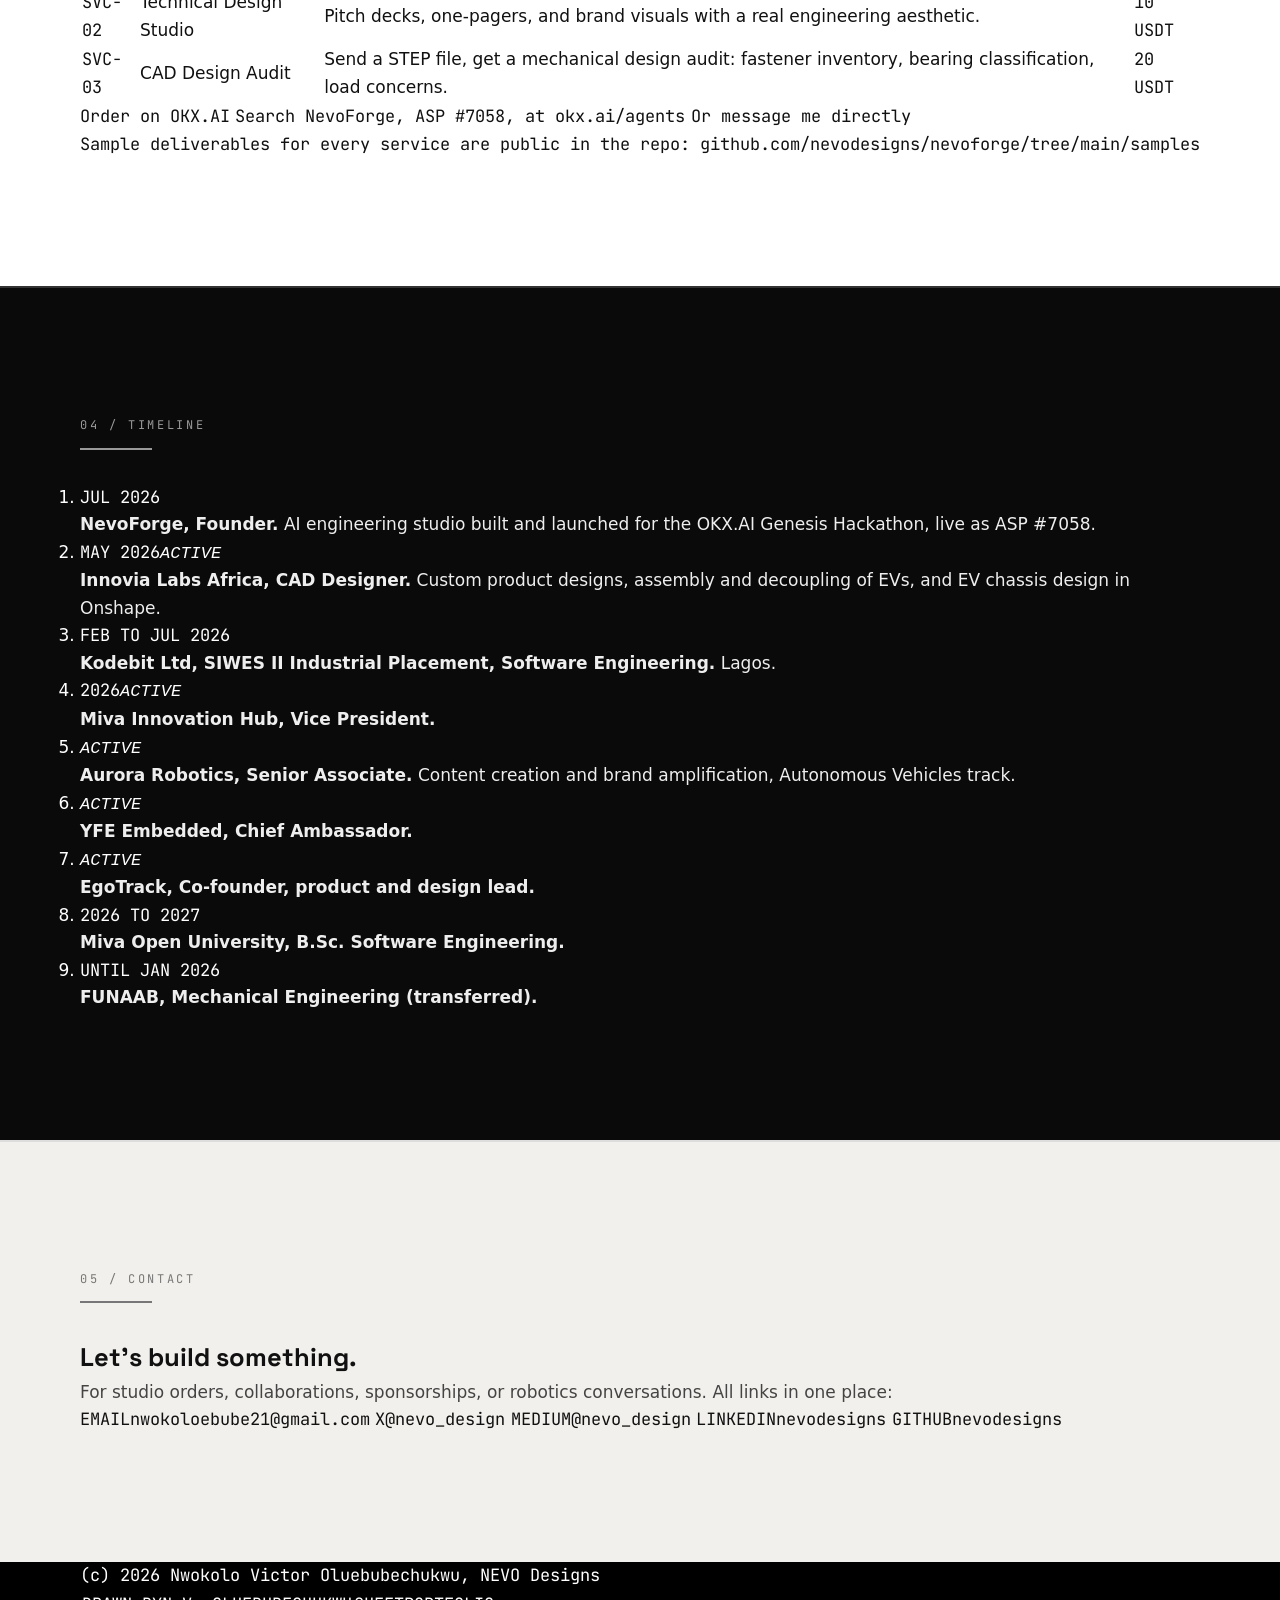
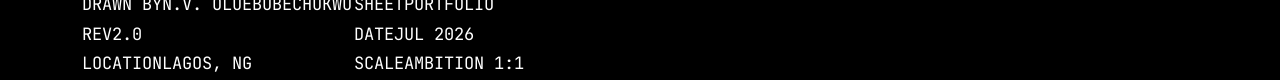
==== commit a33eecbf: "added rule weight hierarchy and three dimension lines" ====
--- a/index.html
+++ b/index.html
@@ -49,6 +49,7 @@
       <div class="section-inner">
         <p class="eyebrow reveal">LAGOS, NIGERIA / 6.5244 N, 3.3792 E / OPEN TO OPPORTUNITIES</p>
         <h1 class="reveal">NWOKOLO VICTOR OLUEBUBECHUKWU</h1>
+        <div class="dimline reveal" aria-hidden="true"><i>6.5244 N / 3.3792 E</i></div>
         <p class="subline reveal">Venturing into autonomous systems and the businesses that fund them.</p>
         <p class="support reveal">Robotics engineer in training. Founder of NevoForge. CAD designer. Software engineering student. Documenting every step through #BuildingAutonomy.</p>
         <div class="cta-row reveal">
@@ -87,6 +88,7 @@
       <div class="section-inner">
         <p class="section-label" id="projects-label">02 / PROJECTS</p>
         <p class="section-intro reveal">Selected builds, each tagged like a drawing sheet. Full history lives on GitHub.</p>
+        <div class="dimline reveal" aria-hidden="true"><i>03 SHEETS</i></div>
 
         <article class="sheet reveal">
           <div class="sheet-head">
@@ -129,6 +131,7 @@
         <p class="section-label" id="studio-label">03 / THE STUDIO</p>
         <p class="section-intro reveal">NevoForge is my one-person AI engineering studio, live on the OKX.AI agent marketplace as ASP #7058. Every order is delivered against a written quality checklist, and payment sits in escrow until you approve the work.</p>
 
+        <div class="dimline reveal" aria-hidden="true"><i>SVC-01 THROUGH SVC-03</i></div>
         <div class="table-wrap reveal">
           <table class="services">
             <thead>
--- a/styles-mono.css
+++ b/styles-mono.css
@@ -84,3 +84,109 @@
   transition: top 0.15s ease;
 }
 .skip-link:focus { top: 12px; text-decoration: none; }
+
+/* ---------- inverted bands ---------- */
+/* Alternation is the device that stops monochrome reading flat:
+   hero dark, about light, projects dark, studio light, timeline dark,
+   contact light, title block dark. Hero and projects both land on true
+   black, separated by a light band, so each hits fresh. */
+
+section { padding: clamp(64px, 10vw, 132px) var(--pad); position: relative; }
+.section-inner { max-width: 1120px; margin: 0 auto; position: relative; z-index: 1; }
+
+/* dark bands */
+.hero, #projects, #timeline {
+  background: var(--black);
+  color: var(--d-ink);
+  border-top: 2px solid var(--d-rule);
+}
+#timeline { background: var(--panel-dark); }
+.hero { border-top: none; }
+
+/* light bands */
+#about, #contact {
+  background: var(--paper-warm);
+  color: var(--g900);
+  border-top: 2px solid var(--g100);
+}
+#studio {
+  background: var(--paper);
+  color: var(--g900);
+  border-top: 2px solid var(--g100);
+}
+
+/* fine drafting grid, quiet on light, denser in projects */
+.hero::before, #projects::before, #timeline::before,
+#about::before, #studio::before, #contact::before {
+  content: "";
+  position: absolute;
+  inset: 0;
+  pointer-events: none;
+  background-image:
+    linear-gradient(currentColor 0.5px, transparent 0.5px),
+    linear-gradient(90deg, currentColor 0.5px, transparent 0.5px);
+  background-size: 64px 64px;
+  opacity: 0.07;
+}
+#projects::before { background-size: 32px 32px; opacity: 0.09; }
+#about::before, #studio::before, #contact::before { opacity: 0.05; }
+
+/* body copy colour per band */
+.hero .support, #projects .section-intro, #timeline p { color: var(--d-body); }
+#about .about-body p, #studio .section-intro, #contact .section-intro { color: var(--g700); }
+
+/* ---------- rule weight as hierarchy ---------- */
+/* 0.5px quiet divider, 1px standard, 2px section break. */
+
+.section-label {
+  font-size: 12px;
+  letter-spacing: 0.22em;
+  color: var(--g500);
+  margin-bottom: 34px;
+}
+.hero .eyebrow, #projects .section-label, #timeline .section-label { color: var(--d-label); }
+.section-label::after {
+  content: "";
+  display: block;
+  width: 72px;
+  height: 2px;
+  background: currentColor;
+  margin-top: 12px;
+}
+
+/* ---------- dimension lines, exactly three on the page ---------- */
+/* 1. hero, under the headline   2. projects header   3. studio schedule */
+
+.dimline {
+  position: relative;
+  height: 1px;
+  background: currentColor;
+  opacity: 0.55;
+  margin: 30px 0 26px;
+}
+.dimline::before, .dimline::after {
+  content: "";
+  position: absolute;
+  top: -5px;
+  width: 1px;
+  height: 11px;
+  background: currentColor;
+}
+.dimline::before { left: 0; }
+.dimline::after { right: 0; }
+.dimline i {
+  position: absolute;
+  top: -9px;
+  left: 50%;
+  transform: translateX(-50%);
+  font-style: normal;
+  font-size: 10.5px;
+  letter-spacing: 0.2em;
+  padding: 0 12px;
+  white-space: nowrap;
+}
+.hero .dimline i { background: var(--black); color: var(--d-label); }
+#projects .dimline i { background: var(--black); color: var(--d-label); }
+#studio .dimline i { background: var(--paper); color: var(--g500); }
+.hero .dimline { max-width: 760px; }
+#studio .dimline { margin-bottom: 30px; }
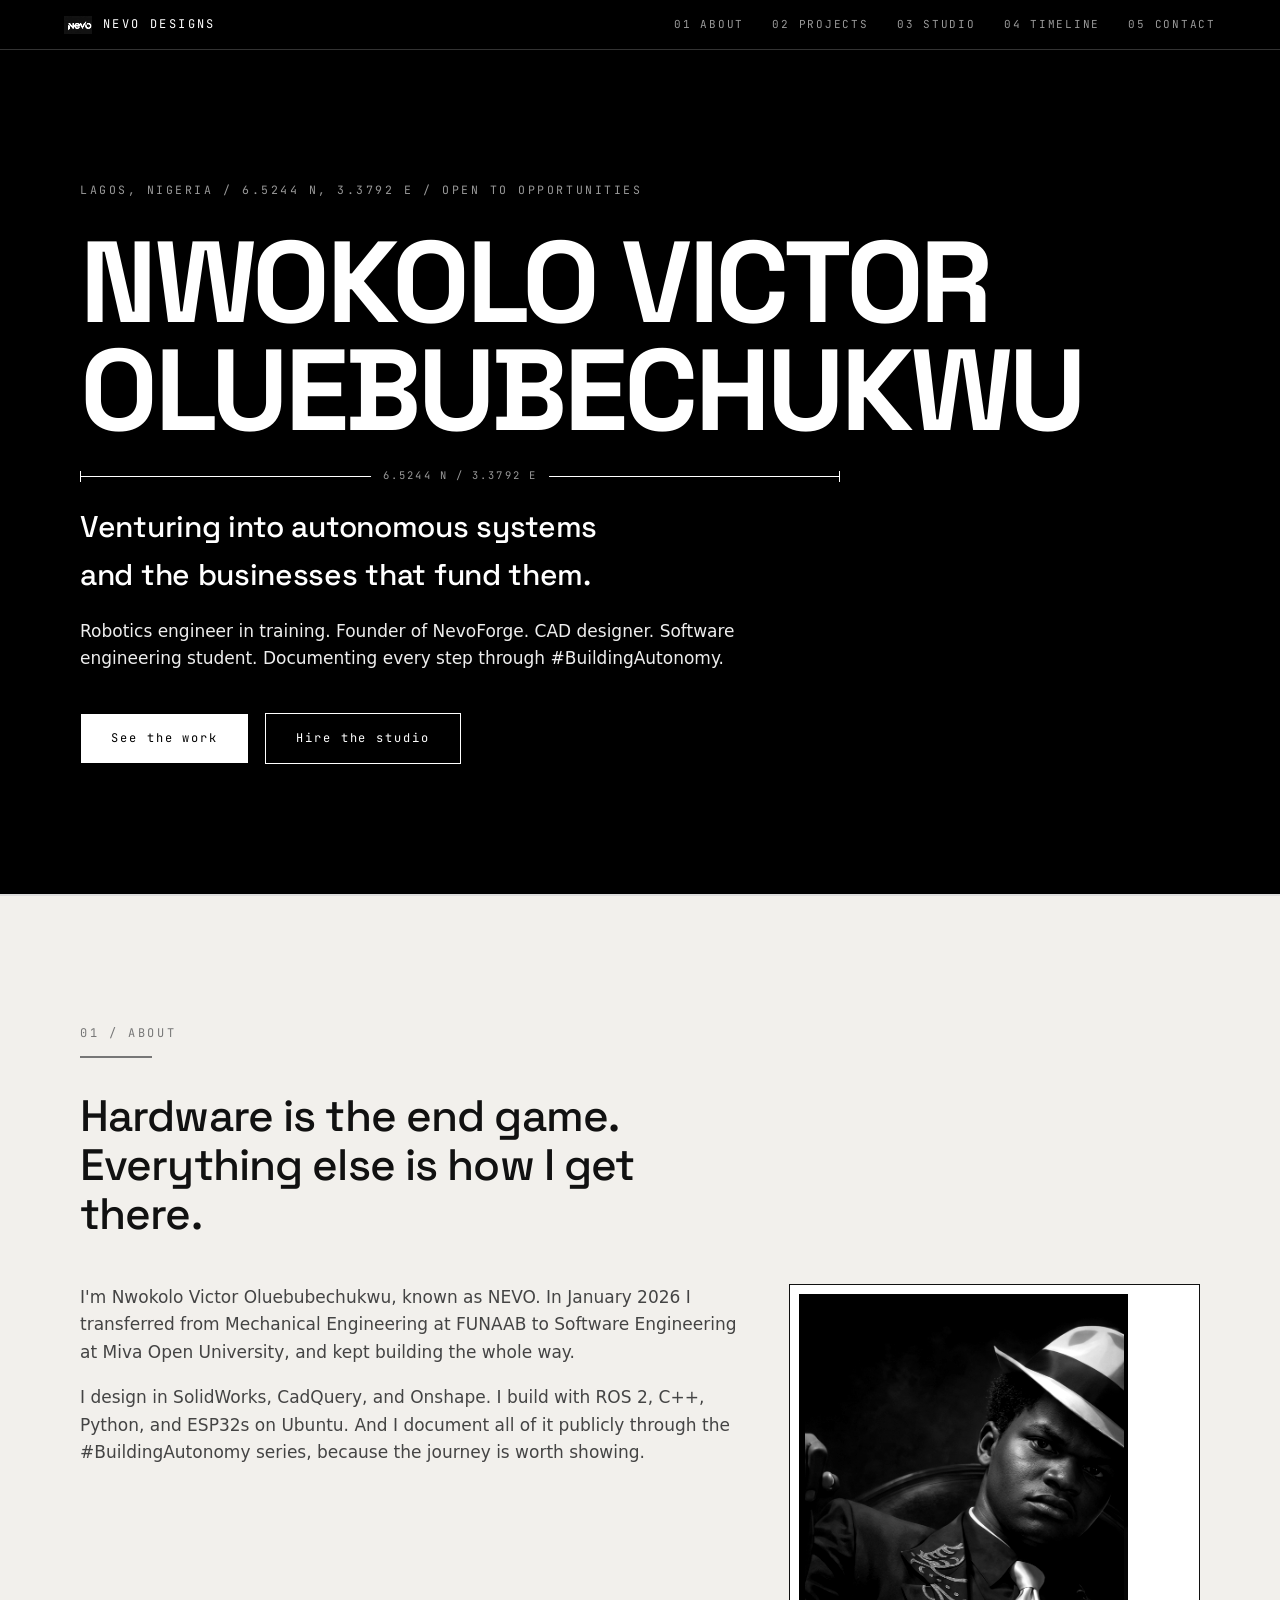
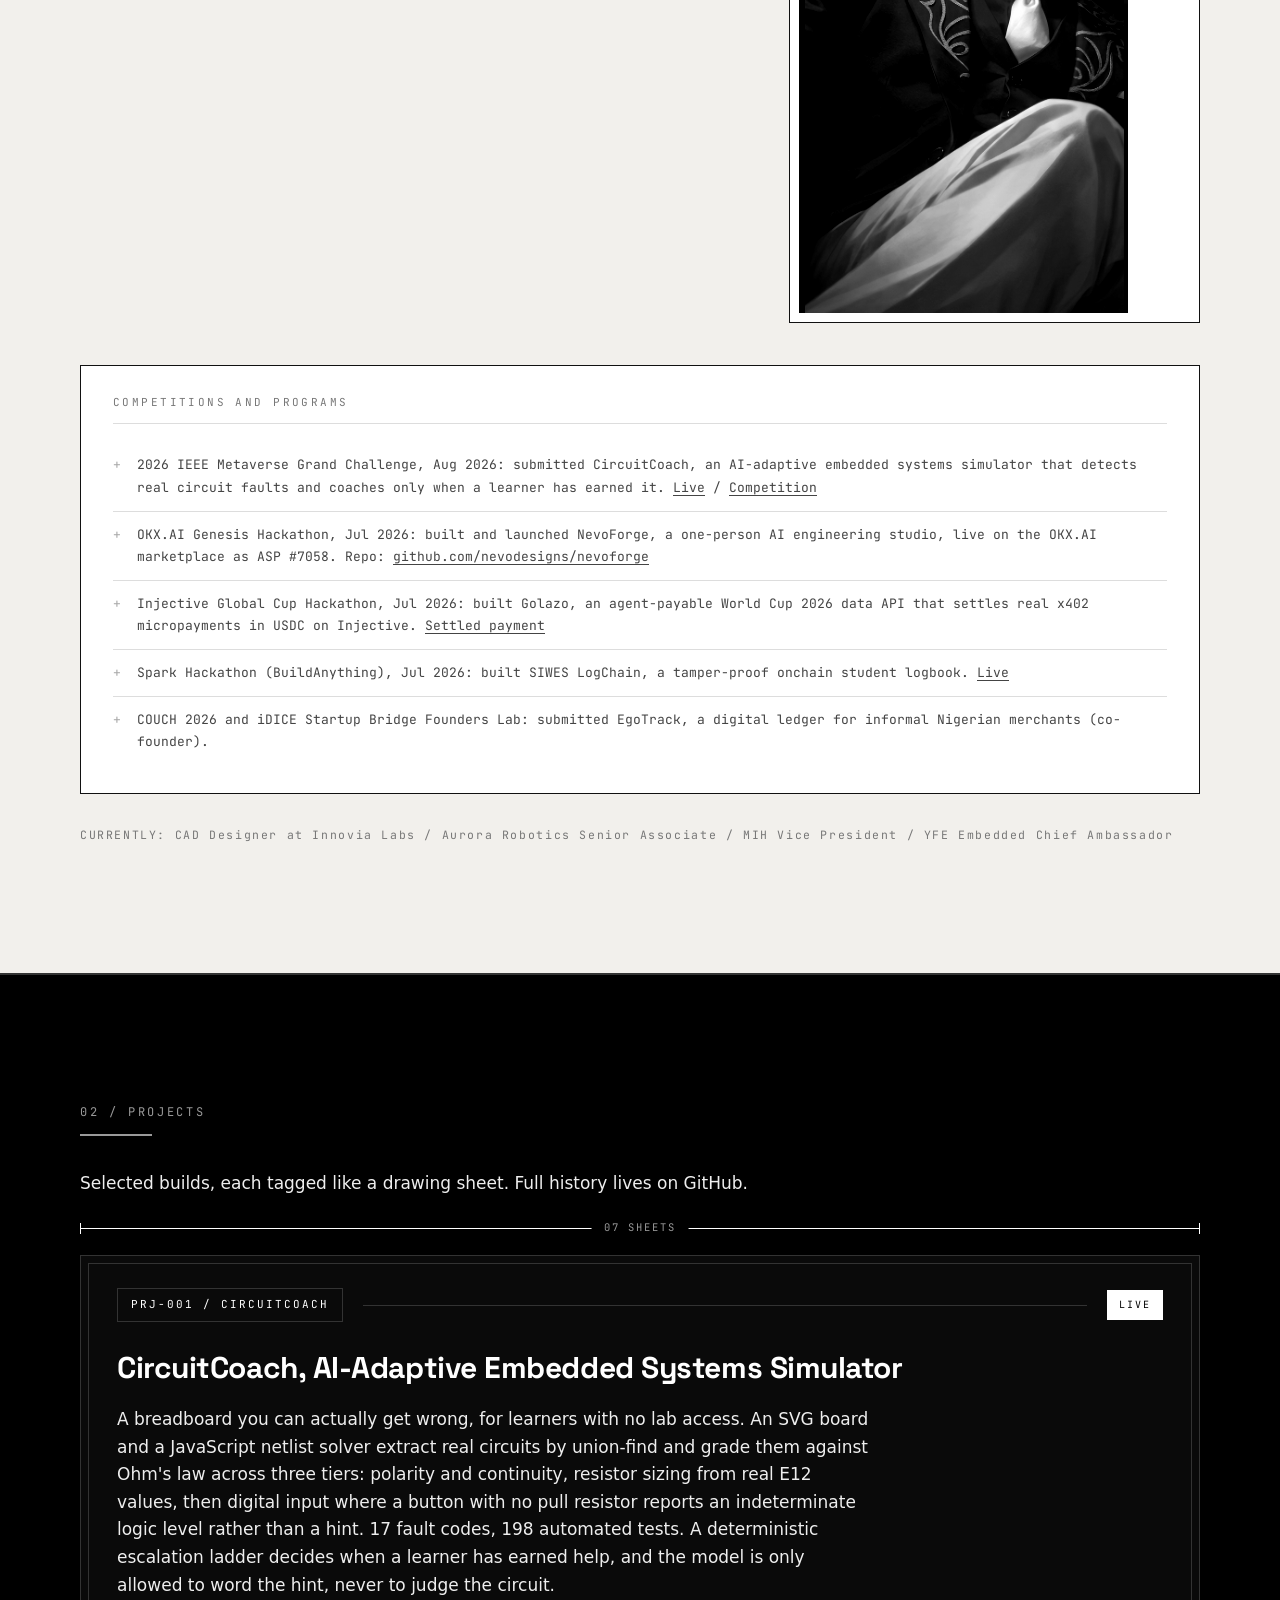
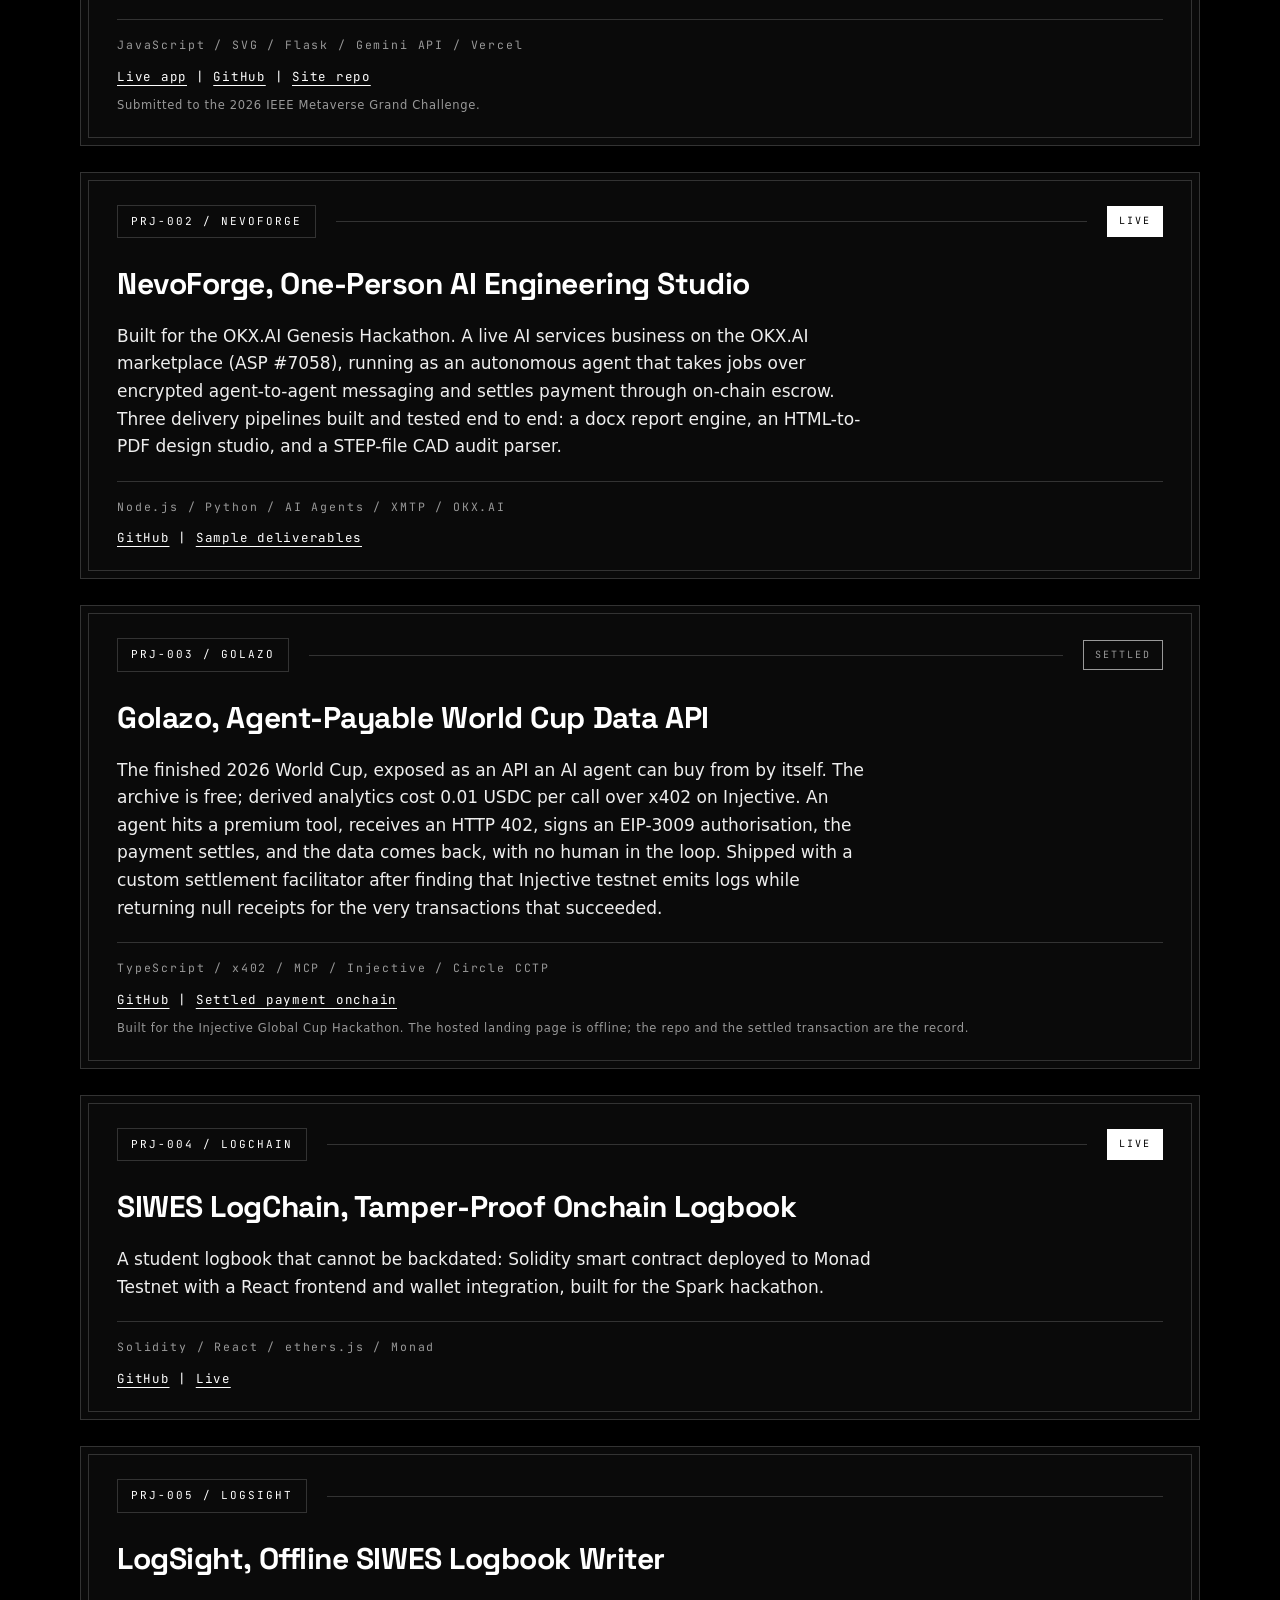
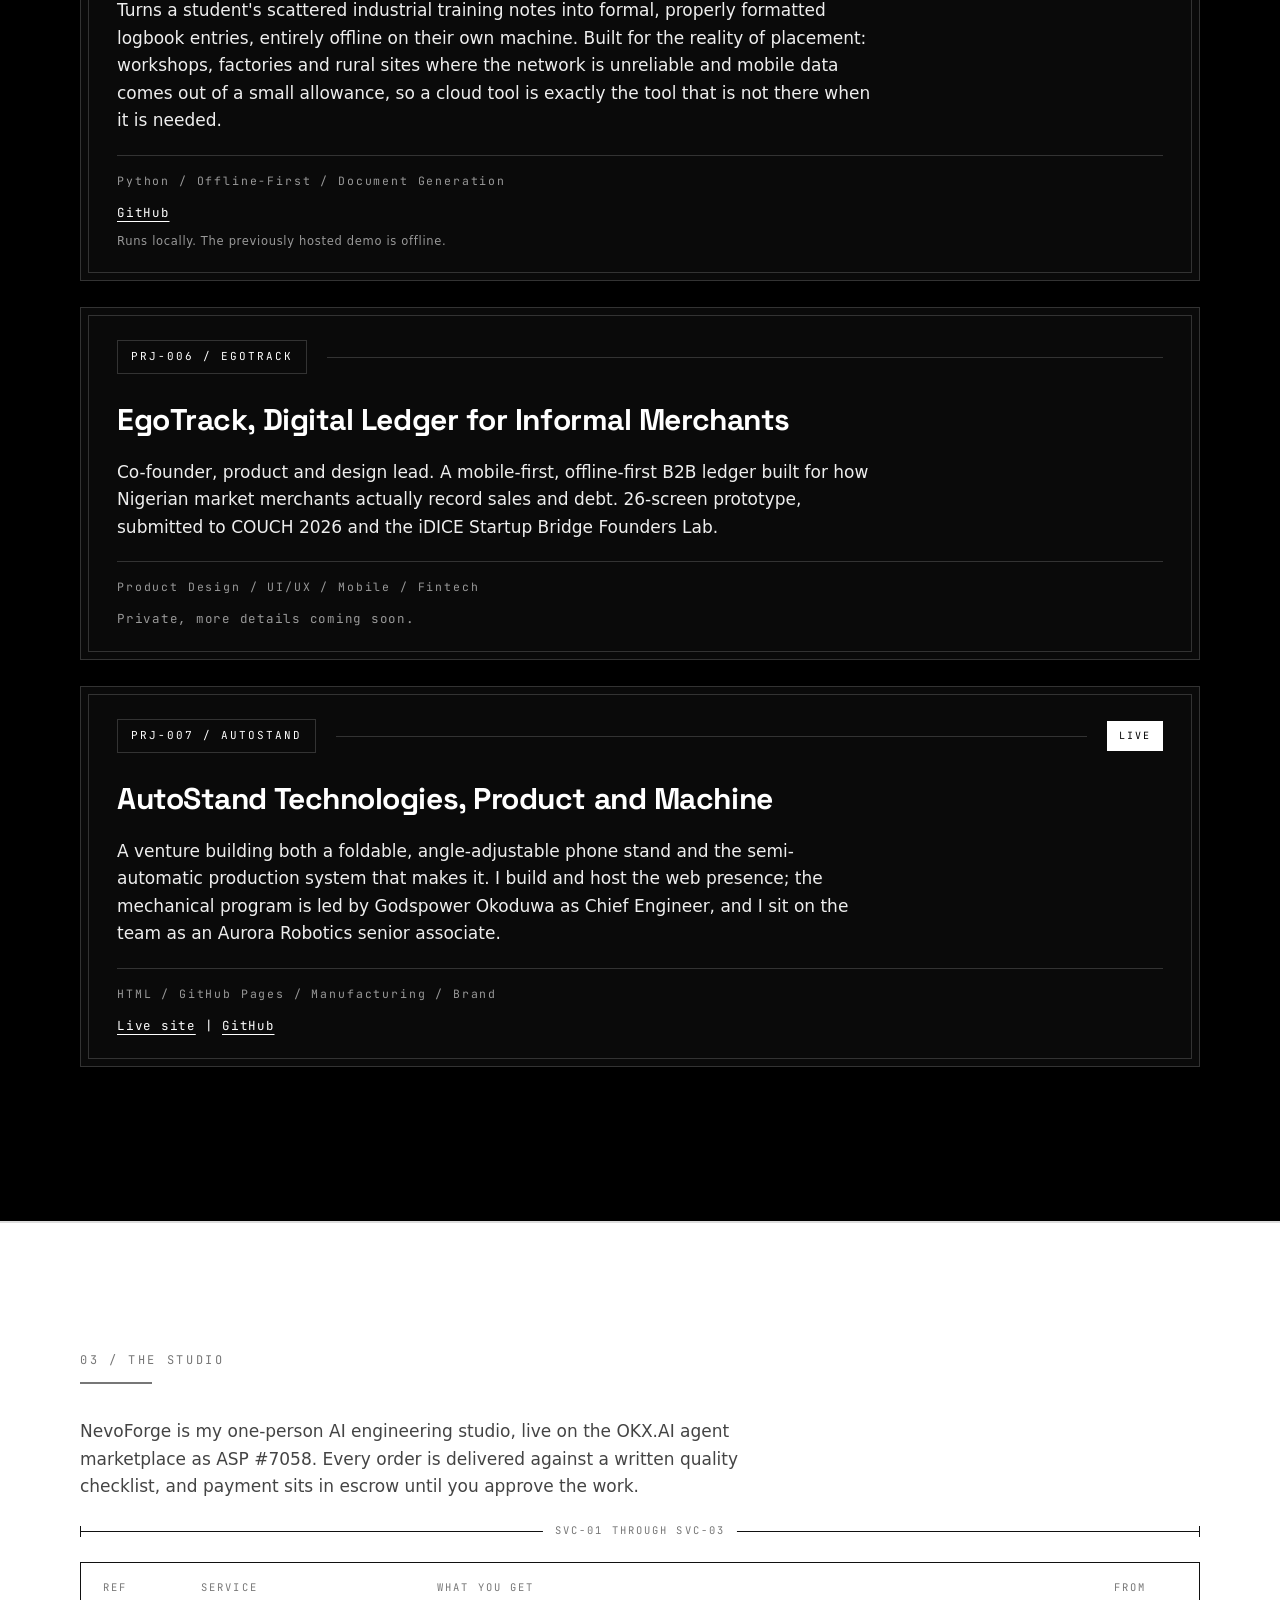
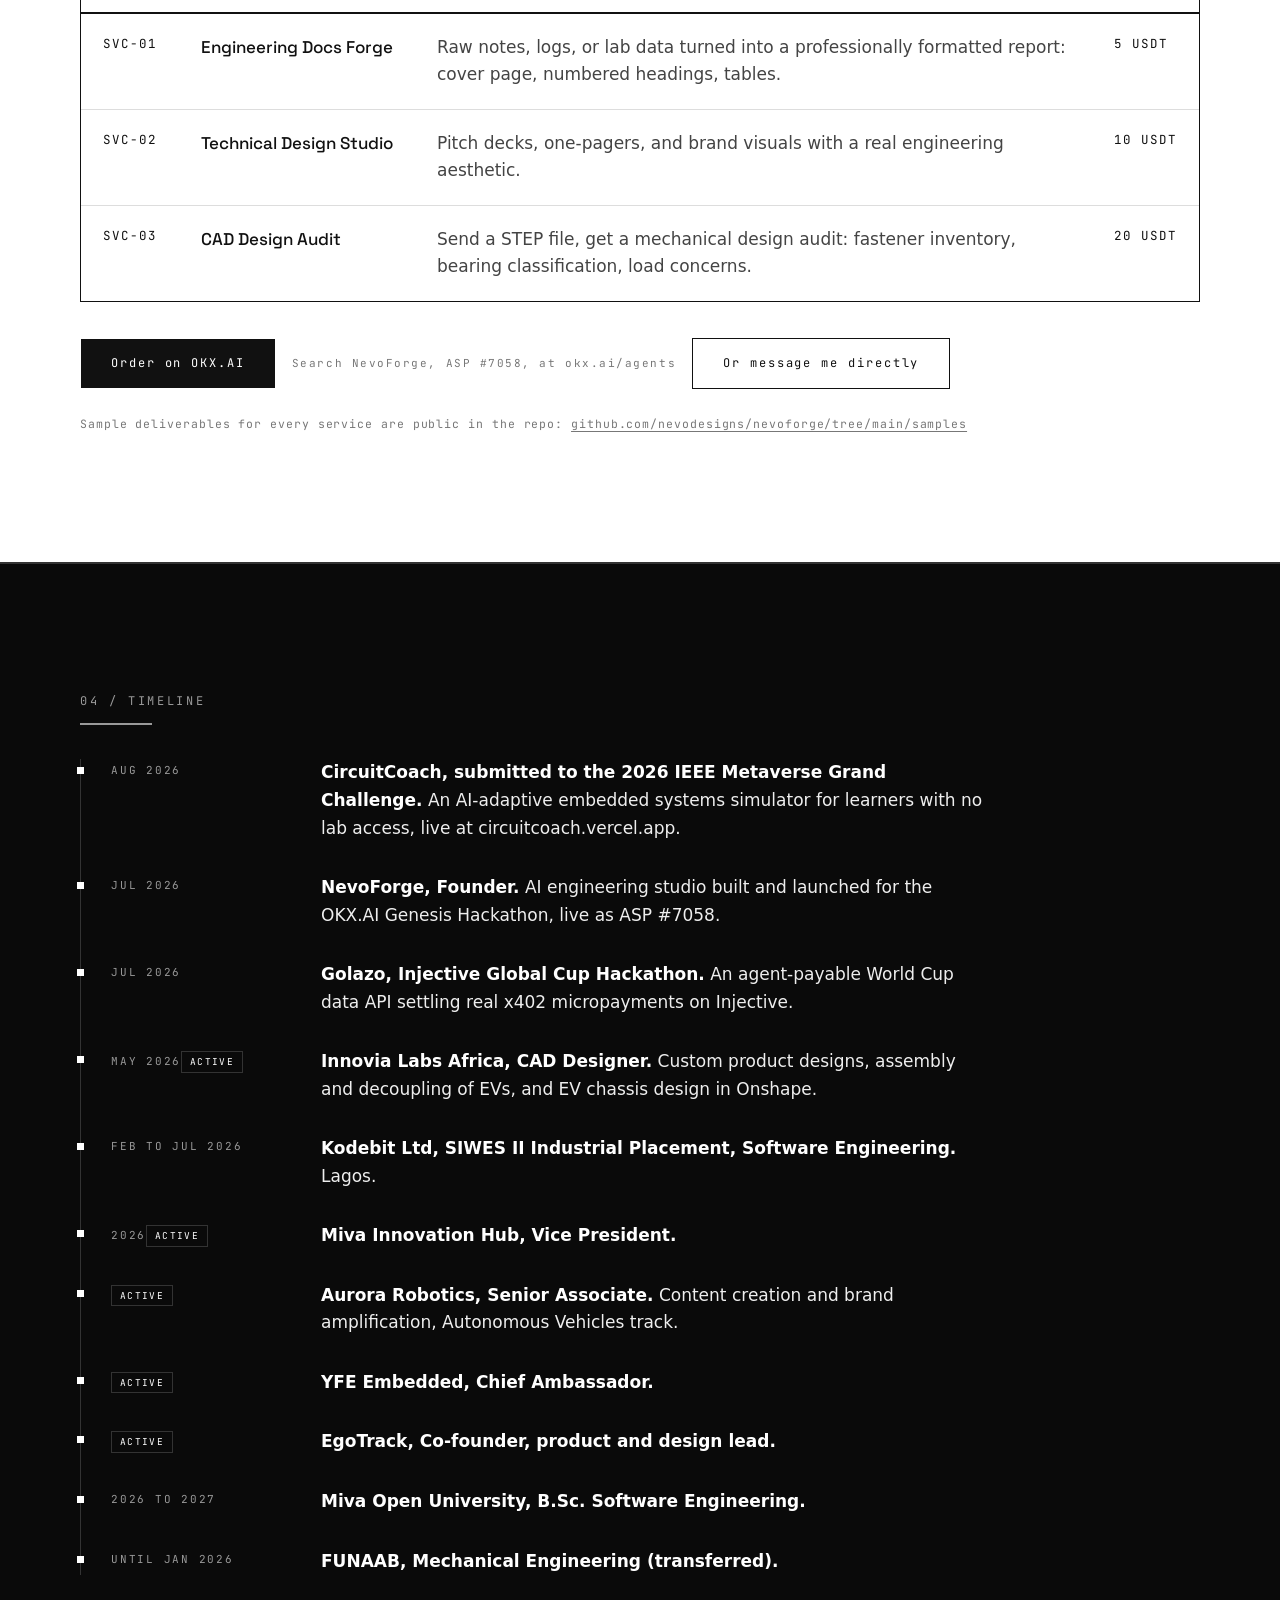
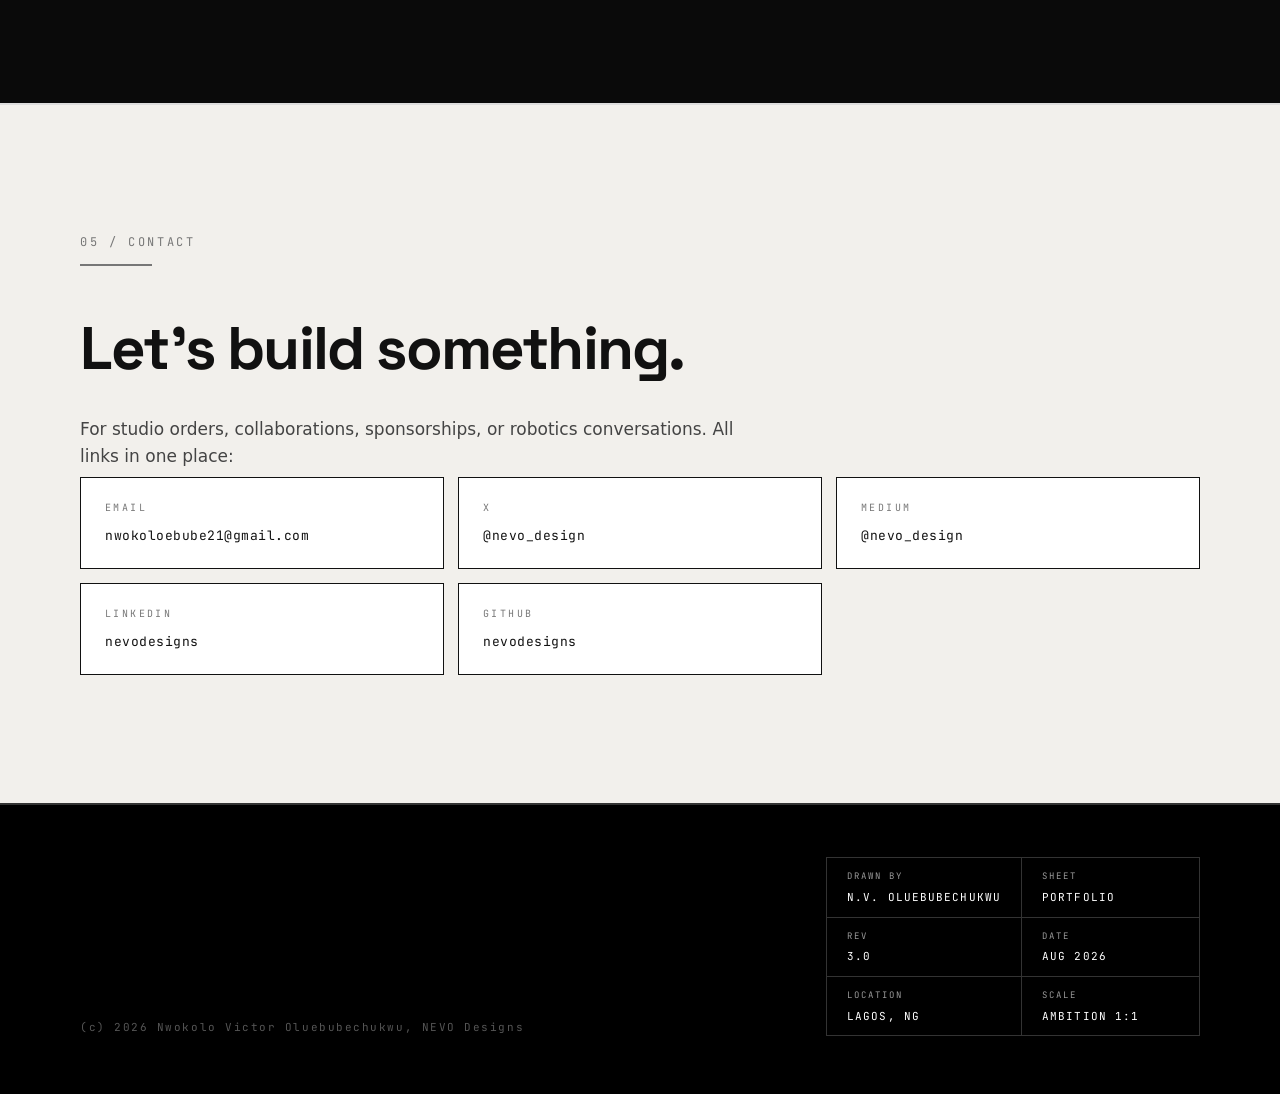
==== commit 99971082: "Added CircuitCoach Golazo LogSight and AutoStand sheets and updated competitions" ====
--- a/index.html
+++ b/index.html
@@ -4,8 +4,8 @@
   <meta charset="utf-8">
   <meta name="viewport" content="width=device-width, initial-scale=1">
   <title>NEVO Designs | Nwokolo Victor Oluebubechukwu</title>
-  <meta name="description" content="Nwokolo Victor Oluebubechukwu (NEVO Designs): robotics engineer in training, founder of NevoForge AI engineering studio, CAD designer, and software engineering student in Lagos, Nigeria.">
-  <meta name="keywords" content="Nwokolo Victor Oluebubechukwu, NEVO Designs, NevoForge, robotics Nigeria, autonomous systems, SolidWorks CAD designer, ROS 2, OKX.AI, EgoTrack, Lagos Nigeria">
+  <meta name="description" content="Nwokolo Victor Oluebubechukwu (NEVO Designs): robotics engineer in training, founder of NevoForge AI engineering studio, CAD designer, and software engineering student in Lagos, Nigeria. Builder of CircuitCoach, submitted to the 2026 IEEE Metaverse Grand Challenge.">
+  <meta name="keywords" content="Nwokolo Victor Oluebubechukwu, NEVO Designs, NevoForge, CircuitCoach, IEEE Metaverse Grand Challenge, Golazo, Injective, x402, SIWES LogChain, robotics Nigeria, autonomous systems, SolidWorks CAD designer, ROS 2, OKX.AI, EgoTrack, Lagos Nigeria">
   <meta property="og:title" content="NEVO Designs | Robotics, CAD, and an AI Engineering Studio">
   <meta property="og:description" content="Venturing into autonomous systems and the businesses that fund them.">
   <meta property="og:type" content="website">
@@ -75,7 +75,9 @@
         <div class="comp-block reveal">
           <p class="comp-title">COMPETITIONS AND PROGRAMS</p>
           <ul>
+            <li>2026 IEEE Metaverse Grand Challenge, Aug 2026: submitted CircuitCoach, an AI-adaptive embedded systems simulator that detects real circuit faults and coaches only when a learner has earned it. <a href="https://circuitcoach.vercel.app">Live</a> / <a href="https://metaversereality.ieee.org/competition/">Competition</a></li>
             <li>OKX.AI Genesis Hackathon, Jul 2026: built and launched NevoForge, a one-person AI engineering studio, live on the OKX.AI marketplace as ASP #7058. Repo: <a href="https://github.com/nevodesigns/nevoforge">github.com/nevodesigns/nevoforge</a></li>
+            <li>Injective Global Cup Hackathon, Jul 2026: built Golazo, an agent-payable World Cup 2026 data API that settles real x402 micropayments in USDC on Injective. <a href="https://testnet.blockscout.injective.network/tx/0x7e9893225d21e9acfe072b7a545bd37675ec6d2147a973ad254c40a298f31b5d">Settled payment</a></li>
             <li>Spark Hackathon (BuildAnything), Jul 2026: built SIWES LogChain, a tamper-proof onchain student logbook. <a href="https://siwes-logchain.pxxl.run/?address=0x8F6D39D6ff1abb8DECAFf3ba5FCEC4eD213c437d">Live</a></li>
             <li>COUCH 2026 and iDICE Startup Bridge Founders Lab: submitted EgoTrack, a digital ledger for informal Nigerian merchants (co-founder).</li>
           </ul>
@@ -88,23 +90,51 @@
       <div class="section-inner">
         <p class="section-label" id="projects-label">02 / PROJECTS</p>
         <p class="section-intro reveal">Selected builds, each tagged like a drawing sheet. Full history lives on GitHub.</p>
-        <div class="dimline reveal" aria-hidden="true"><i>03 SHEETS</i></div>
-
-        <article class="sheet reveal">
-          <div class="sheet-head">
-            <span class="sheet-tag">PRJ-001 / NEVOFORGE</span>
-            <span class="sheet-ticks" aria-hidden="true"></span>
+        <div class="dimline reveal" aria-hidden="true"><i>07 SHEETS</i></div>
+
+        <article class="sheet reveal">
+          <div class="sheet-head">
+            <span class="sheet-tag">PRJ-001 / CIRCUITCOACH</span>
+            <span class="sheet-ticks" aria-hidden="true"></span>
+            <span class="sheet-status sheet-status-live">LIVE</span>
+          </div>
+          <h3>CircuitCoach, AI-Adaptive Embedded Systems Simulator</h3>
+          <p class="sheet-desc">A breadboard you can actually get wrong, for learners with no lab access. An SVG board and a JavaScript netlist solver extract real circuits by union-find and grade them against Ohm's law across three tiers: polarity and continuity, resistor sizing from real E12 values, then digital input where a button with no pull resistor reports an indeterminate logic level rather than a hint. 17 fault codes, 198 automated tests. A deterministic escalation ladder decides when a learner has earned help, and the model is only allowed to word the hint, never to judge the circuit.</p>
+          <p class="sheet-tags">JavaScript / SVG / Flask / Gemini API / Vercel</p>
+          <p class="sheet-links"><a href="https://circuitcoach.vercel.app">Live app</a> | <a href="https://github.com/nevodesigns/circuitcoach">GitHub</a> | <a href="https://github.com/nevodesigns/circuitcoach-site">Site repo</a></p>
+          <p class="sheet-note">Submitted to the 2026 IEEE Metaverse Grand Challenge.</p>
+        </article>
+
+        <article class="sheet reveal">
+          <div class="sheet-head">
+            <span class="sheet-tag">PRJ-002 / NEVOFORGE</span>
+            <span class="sheet-ticks" aria-hidden="true"></span>
+            <span class="sheet-status sheet-status-live">LIVE</span>
           </div>
           <h3>NevoForge, One-Person AI Engineering Studio</h3>
-          <p class="sheet-desc">Built for the OKX.AI Genesis Hackathon. A live AI services business on the OKX.AI marketplace (ASP #7058). Three delivery pipelines built and tested end to end: a docx report engine, an HTML-to-PDF design studio, and a STEP-file CAD audit parser.</p>
-          <p class="sheet-tags">Node.js / Python / AI Agents / OKX.AI</p>
-          <p class="sheet-links"><a href="https://github.com/nevodesigns/nevoforge">GitHub</a></p>
-        </article>
-
-        <article class="sheet reveal">
-          <div class="sheet-head">
-            <span class="sheet-tag">PRJ-002 / LOGCHAIN</span>
-            <span class="sheet-ticks" aria-hidden="true"></span>
+          <p class="sheet-desc">Built for the OKX.AI Genesis Hackathon. A live AI services business on the OKX.AI marketplace (ASP #7058), running as an autonomous agent that takes jobs over encrypted agent-to-agent messaging and settles payment through on-chain escrow. Three delivery pipelines built and tested end to end: a docx report engine, an HTML-to-PDF design studio, and a STEP-file CAD audit parser.</p>
+          <p class="sheet-tags">Node.js / Python / AI Agents / XMTP / OKX.AI</p>
+          <p class="sheet-links"><a href="https://github.com/nevodesigns/nevoforge">GitHub</a> | <a href="https://github.com/nevodesigns/nevoforge/tree/main/samples">Sample deliverables</a></p>
+        </article>
+
+        <article class="sheet reveal">
+          <div class="sheet-head">
+            <span class="sheet-tag">PRJ-003 / GOLAZO</span>
+            <span class="sheet-ticks" aria-hidden="true"></span>
+            <span class="sheet-status sheet-status-dim">SETTLED</span>
+          </div>
+          <h3>Golazo, Agent-Payable World Cup Data API</h3>
+          <p class="sheet-desc">The finished 2026 World Cup, exposed as an API an AI agent can buy from by itself. The archive is free; derived analytics cost 0.01 USDC per call over x402 on Injective. An agent hits a premium tool, receives an HTTP 402, signs an EIP-3009 authorisation, the payment settles, and the data comes back, with no human in the loop. Shipped with a custom settlement facilitator after finding that Injective testnet emits logs while returning null receipts for the very transactions that succeeded.</p>
+          <p class="sheet-tags">TypeScript / x402 / MCP / Injective / Circle CCTP</p>
+          <p class="sheet-links"><a href="https://github.com/nevodesigns/golazo">GitHub</a> | <a href="https://testnet.blockscout.injective.network/tx/0x7e9893225d21e9acfe072b7a545bd37675ec6d2147a973ad254c40a298f31b5d">Settled payment onchain</a></p>
+          <p class="sheet-note">Built for the Injective Global Cup Hackathon. The hosted landing page is offline; the repo and the settled transaction are the record.</p>
+        </article>
+
+        <article class="sheet reveal">
+          <div class="sheet-head">
+            <span class="sheet-tag">PRJ-004 / LOGCHAIN</span>
+            <span class="sheet-ticks" aria-hidden="true"></span>
+            <span class="sheet-status sheet-status-live">LIVE</span>
           </div>
           <h3>SIWES LogChain, Tamper-Proof Onchain Logbook</h3>
           <p class="sheet-desc">A student logbook that cannot be backdated: Solidity smart contract deployed to Monad Testnet with a React frontend and wallet integration, built for the Spark hackathon.</p>
@@ -114,13 +144,37 @@
 
         <article class="sheet reveal">
           <div class="sheet-head">
-            <span class="sheet-tag">PRJ-003 / EGOTRACK</span>
+            <span class="sheet-tag">PRJ-005 / LOGSIGHT</span>
+            <span class="sheet-ticks" aria-hidden="true"></span>
+          </div>
+          <h3>LogSight, Offline SIWES Logbook Writer</h3>
+          <p class="sheet-desc">Turns a student's scattered industrial training notes into formal, properly formatted logbook entries, entirely offline on their own machine. Built for the reality of placement: workshops, factories and rural sites where the network is unreliable and mobile data comes out of a small allowance, so a cloud tool is exactly the tool that is not there when it is needed.</p>
+          <p class="sheet-tags">Python / Offline-First / Document Generation</p>
+          <p class="sheet-links"><a href="https://github.com/nevodesigns/logsight">GitHub</a></p>
+          <p class="sheet-note">Runs locally. The previously hosted demo is offline.</p>
+        </article>
+
+        <article class="sheet reveal">
+          <div class="sheet-head">
+            <span class="sheet-tag">PRJ-006 / EGOTRACK</span>
             <span class="sheet-ticks" aria-hidden="true"></span>
           </div>
           <h3>EgoTrack, Digital Ledger for Informal Merchants</h3>
           <p class="sheet-desc">Co-founder, product and design lead. A mobile-first, offline-first B2B ledger built for how Nigerian market merchants actually record sales and debt. 26-screen prototype, submitted to COUCH 2026 and the iDICE Startup Bridge Founders Lab.</p>
           <p class="sheet-tags">Product Design / UI/UX / Mobile / Fintech</p>
           <p class="sheet-links sheet-links-dim">Private, more details coming soon.</p>
+        </article>
+
+        <article class="sheet reveal">
+          <div class="sheet-head">
+            <span class="sheet-tag">PRJ-007 / AUTOSTAND</span>
+            <span class="sheet-ticks" aria-hidden="true"></span>
+            <span class="sheet-status sheet-status-live">LIVE</span>
+          </div>
+          <h3>AutoStand Technologies, Product and Machine</h3>
+          <p class="sheet-desc">A venture building both a foldable, angle-adjustable phone stand and the semi-automatic production system that makes it. I build and host the web presence; the mechanical program is led by Godspower Okoduwa as Chief Engineer, and I sit on the team as an Aurora Robotics senior associate.</p>
+          <p class="sheet-tags">HTML / GitHub Pages / Manufacturing / Brand</p>
+          <p class="sheet-links"><a href="https://nevodesigns.github.io/autostand-technologies/">Live site</a> | <a href="https://github.com/nevodesigns/autostand-technologies">GitHub</a></p>
         </article>
 
       </div>
@@ -174,7 +228,9 @@
       <div class="section-inner">
         <p class="section-label" id="timeline-label">04 / TIMELINE</p>
         <ol class="timeline">
+          <li class="reveal"><span class="tl-tag">AUG 2026</span><p><strong>CircuitCoach, submitted to the 2026 IEEE Metaverse Grand Challenge.</strong> An AI-adaptive embedded systems simulator for learners with no lab access, live at <a href="https://circuitcoach.vercel.app">circuitcoach.vercel.app</a>.</p></li>
           <li class="reveal"><span class="tl-tag">JUL 2026</span><p><strong>NevoForge, Founder.</strong> AI engineering studio built and launched for the OKX.AI Genesis Hackathon, live as ASP #7058.</p></li>
+          <li class="reveal"><span class="tl-tag">JUL 2026</span><p><strong>Golazo, Injective Global Cup Hackathon.</strong> An agent-payable World Cup data API settling real x402 micropayments on Injective.</p></li>
           <li class="reveal"><span class="tl-tag">MAY 2026<em>ACTIVE</em></span><p><strong>Innovia Labs Africa, CAD Designer.</strong> Custom product designs, assembly and decoupling of EVs, and EV chassis design in Onshape.</p></li>
           <li class="reveal"><span class="tl-tag">FEB TO JUL 2026</span><p><strong>Kodebit Ltd, SIWES II Industrial Placement, Software Engineering.</strong> Lagos.</p></li>
           <li class="reveal"><span class="tl-tag">2026<em>ACTIVE</em></span><p><strong>Miva Innovation Hub, Vice President.</strong></p></li>
@@ -209,7 +265,7 @@
       <p class="copyright">(c) 2026 Nwokolo Victor Oluebubechukwu, NEVO Designs</p>
       <table class="title-block" aria-label="Drawing title block">
         <tr><td><span>DRAWN BY</span>N.V. OLUEBUBECHUKWU</td><td><span>SHEET</span>PORTFOLIO</td></tr>
-        <tr><td><span>REV</span>2.0</td><td><span>DATE</span>JUL 2026</td></tr>
+        <tr><td><span>REV</span>3.0</td><td><span>DATE</span>AUG 2026</td></tr>
         <tr><td><span>LOCATION</span>LAGOS, NG</td><td><span>SCALE</span>AMBITION 1:1</td></tr>
       </table>
     </div>
--- a/styles-mono.css
+++ b/styles-mono.css
@@ -190,3 +190,178 @@
 #studio .dimline i { background: var(--paper); color: var(--g500); }
 .hero .dimline { max-width: 760px; }
 #studio .dimline { margin-bottom: 30px; }
+
+/* ---------- topbar ---------- */
+.topbar {
+  position: sticky; top: 0; z-index: 50;
+  display: flex; align-items: center; justify-content: space-between;
+  gap: 16px; padding: 15px var(--pad);
+  background: var(--black);
+  border-bottom: 1px solid var(--d-rule);
+}
+.brand { display: flex; align-items: center; gap: 11px; font-size: 12px; letter-spacing: 0.2em; color: var(--d-ink); }
+.brand img { filter: grayscale(100%) brightness(2); }
+.brand:hover { text-decoration: none; }
+.topbar nav { display: flex; flex-wrap: wrap; gap: clamp(10px, 2.2vw, 30px); }
+.topbar nav a { font-family: var(--mono); font-size: 11px; letter-spacing: 0.16em; color: var(--d-label); }
+.topbar nav a:hover { color: var(--d-ink); text-decoration: none; }
+
+/* ---------- hero ---------- */
+.hero { min-height: calc(100svh - 56px); display: flex; align-items: center; }
+.eyebrow { font-size: 11.5px; letter-spacing: 0.22em; margin-bottom: 30px; }
+.hero h1 {
+  font-size: clamp(48px, 9vw, 128px);
+  line-height: 0.94;
+  letter-spacing: -0.03em;
+  max-width: 15ch;
+}
+.subline { font-family: var(--display); font-weight: 500; font-size: clamp(19px, 2.6vw, 30px); letter-spacing: -0.01em; max-width: 30ch; margin-bottom: 18px; }
+.support { max-width: var(--measure); margin-bottom: 40px; }
+.cta-row { display: flex; flex-wrap: wrap; align-items: center; gap: 16px; }
+.btn { font-size: 12px; letter-spacing: 0.16em; padding: 15px 30px; border: 1px solid currentColor; }
+.btn:hover { text-decoration: none; }
+.btn-primary { background: var(--d-ink); color: var(--black); }
+.btn-primary:hover { background: var(--g100); }
+.btn-ghost { color: var(--d-ink); }
+.btn-ghost:hover { background: var(--d-rule); }
+.cta-note { font-size: 11px; letter-spacing: 0.14em; color: var(--d-label); }
+
+/* ---------- about ---------- */
+.pull-quote { font-family: var(--display); font-weight: 500; font-size: clamp(24px, 3.8vw, 44px); line-height: 1.12; letter-spacing: -0.02em; max-width: 24ch; margin-bottom: 44px; }
+.about-grid { display: grid; grid-template-columns: minmax(0,1.6fr) minmax(0,1fr); gap: clamp(24px,4vw,58px); align-items: start; margin-bottom: 42px; }
+.about-body p { margin-bottom: 18px; max-width: var(--measure); }
+.about-photo { border: 1px solid var(--g900); padding: 9px; background: var(--paper); }
+.about-photo img { filter: grayscale(100%) contrast(1.18); }
+.comp-block { border: 1px solid var(--g900); background: var(--paper); padding: 28px 32px; margin-bottom: 32px; }
+.comp-title { font-size: 11px; letter-spacing: 0.22em; color: var(--g500); margin-bottom: 18px; padding-bottom: 12px; border-bottom: 1px solid var(--g100); }
+.comp-block ul { list-style: none; }
+.comp-block li { font-family: var(--mono); font-size: 13px; line-height: 1.7; color: var(--g700); padding: 12px 0 12px 24px; position: relative; border-bottom: 0.5px solid var(--g100); }
+.comp-block li:last-child { border-bottom: none; }
+.comp-block li::before { content: "+"; position: absolute; left: 0; color: var(--g300); }
+.comp-block a { text-decoration: underline; text-underline-offset: 3px; }
+.status-line { font-size: 11.5px; letter-spacing: 0.14em; color: var(--g500); }
+
+/* ---------- projects, drawing sheets ---------- */
+.section-intro { max-width: var(--measure); margin-bottom: 6px; }
+.sheet {
+  position: relative;
+  border: 1px solid var(--d-rule);
+  background: var(--panel-dark);
+  padding: 32px 36px 30px;
+  margin-bottom: 26px;
+}
+.sheet::before { content: ""; position: absolute; inset: 7px; border: 0.5px solid var(--d-rule); pointer-events: none; }
+.sheet > * { position: relative; }
+.sheet-head { display: flex; align-items: center; gap: 20px; margin-bottom: 22px; }
+.sheet-tag { font-size: 11px; letter-spacing: 0.18em; color: var(--d-ink); border: 1px solid var(--d-rule); padding: 7px 13px; white-space: nowrap; }
+/* demoted to a plain hairline so tick terminated lines stay rare */
+.sheet-ticks { flex: 1; height: 0.5px; background: var(--d-rule); }
+.sheet h3 { font-size: clamp(21px, 2.9vw, 30px); letter-spacing: -0.015em; margin-bottom: 14px; }
+.sheet-desc { color: var(--d-body); max-width: 70ch; margin-bottom: 20px; }
+.sheet-tags { font-size: 11.5px; letter-spacing: 0.16em; color: var(--d-label); padding-top: 16px; border-top: 0.5px solid var(--d-rule); margin-bottom: 12px; }
+.sheet-links { font-size: 12.5px; letter-spacing: 0.06em; }
+.sheet-links a { text-decoration: underline; text-underline-offset: 4px; }
+/* --d-dim is 2.66:1 on the sheet panel, below WCAG AA. These two carry real
+   information (submission status, deployment state), so they use --d-label at
+   6.95:1 instead of the decorative dim tone. */
+.sheet-links-dim { color: var(--d-label); }
+/* deployment stamp, read like a drawing status box: only LIVE is inverted, so a
+   verified running deployment is the one thing that draws the eye */
+.sheet-status {
+  font-family: var(--mono);
+  font-size: 10px;
+  letter-spacing: 0.2em;
+  padding: 6px 11px;
+  border: 1px solid currentColor;
+  white-space: nowrap;
+}
+.sheet-status-live { background: var(--d-ink); color: var(--black); border-color: var(--d-ink); }
+.sheet-status-dim { color: var(--d-label); }
+.sheet-note { font-size: 11.5px; letter-spacing: 0.06em; color: var(--d-label); margin-top: 9px; }
+
+/* ---------- studio ---------- */
+.table-wrap { overflow-x: auto; border: 1px solid var(--g900); margin-bottom: 36px; }
+.services { width: 100%; min-width: 640px; border-collapse: collapse; }
+.services th { font-size: 10.5px; font-weight: 400; letter-spacing: 0.2em; color: var(--g500); text-align: left; padding: 16px 22px; border-bottom: 2px solid var(--g900); }
+.services td { padding: 20px 22px; border-bottom: 0.5px solid var(--g100); vertical-align: top; }
+.services tbody tr:last-child td { border-bottom: none; }
+.services td:nth-child(2) { font-family: var(--display); font-weight: 500; white-space: nowrap; }
+.services td:nth-child(3) { color: var(--g700); }
+.mono-cell { font-size: 12.5px; letter-spacing: 0.08em; color: var(--g900); white-space: nowrap; }
+.studio-cta { align-items: center; margin-bottom: 26px; }
+#studio .btn-primary { background: var(--g900); color: var(--paper); }
+#studio .btn-primary:hover { background: var(--black); }
+#studio .btn-ghost { color: var(--g900); }
+#studio .btn-ghost:hover { background: var(--paper-warm); }
+#studio .cta-note { color: var(--g500); }
+.footnote { font-size: 11.5px; letter-spacing: 0.08em; color: var(--g500); }
+.footnote a { text-decoration: underline; text-underline-offset: 3px; }
+
+/* ---------- timeline ---------- */
+.timeline { list-style: none; border-left: 1px solid var(--d-rule); }
+.timeline li { position: relative; display: grid; grid-template-columns: 190px 1fr; gap: 20px; padding: 0 0 32px 30px; }
+.timeline li:last-child { padding-bottom: 0; }
+.timeline li::before { content: ""; position: absolute; left: -4px; top: 8px; width: 7px; height: 7px; background: var(--d-ink); }
+.tl-tag { font-size: 11px; letter-spacing: 0.16em; color: var(--d-label); padding-top: 3px; }
+.tl-tag em { display: inline-block; font-style: normal; color: var(--d-ink); border: 1px solid var(--d-rule); padding: 2px 8px; margin-left: 8px; font-size: 9.5px; letter-spacing: 0.14em; }
+.tl-tag em:only-child { margin-left: 0; }
+.timeline p { color: var(--d-body); max-width: var(--measure); }
+.timeline strong { color: var(--d-ink); font-weight: 600; }
+
+/* ---------- contact ---------- */
+.contact-headline { font-size: clamp(30px, 5.2vw, 60px); letter-spacing: -0.03em; margin-bottom: 18px; }
+.link-grid { display: grid; grid-template-columns: repeat(3, minmax(0,1fr)); gap: 14px; }
+.link-grid a { display: flex; flex-direction: column; gap: 9px; border: 1px solid var(--g900); background: var(--paper); padding: 22px 24px; transition: background 0.15s ease; }
+.link-grid a:hover { text-decoration: none; background: var(--g900); }
+.link-grid a:hover .lg-label, .link-grid a:hover .lg-value { color: var(--paper); }
+.lg-label { font-size: 10px; letter-spacing: 0.24em; color: var(--g500); }
+.lg-value { font-size: 13px; letter-spacing: 0.04em; color: var(--g900); word-break: break-all; }
+
+/* ---------- title block footer ---------- */
+footer { background: var(--black); border-top: 2px solid var(--d-rule); padding: 52px var(--pad) 58px; }
+.footer-inner { display: flex; flex-wrap: wrap; gap: 32px; align-items: flex-end; justify-content: space-between; max-width: 1120px; margin: 0 auto; }
+.copyright { font-size: 11px; letter-spacing: 0.14em; color: var(--d-dim); }
+.title-block { border-collapse: collapse; border: 1px solid var(--d-ink); margin-left: auto; }
+.title-block td { border: 0.5px solid var(--d-rule); font-size: 11px; letter-spacing: 0.1em; color: var(--d-ink); padding: 11px 20px 10px; min-width: 178px; }
+.title-block td span { display: block; font-size: 9px; letter-spacing: 0.22em; color: var(--d-label); margin-bottom: 5px; }
+
+/* ---------- responsive ---------- */
+@media (max-width: 900px) {
+  .topbar { flex-direction: column; align-items: flex-start; gap: 10px; }
+  .about-grid { grid-template-columns: 1fr; }
+  .about-photo { max-width: 380px; }
+  .link-grid { grid-template-columns: repeat(2, minmax(0,1fr)); }
+}
+@media (max-width: 640px) {
+  .timeline li { grid-template-columns: 1fr; gap: 6px; }
+  .footer-inner { flex-direction: column; align-items: stretch; }
+  .title-block { margin-left: 0; width: 100%; }
+  .title-block td { min-width: 0; }
+  .sheet { padding: 24px 20px; }
+  /* the sheet tag and the status stamp are both nowrap, so on a narrow sheet let
+     the head wrap rather than let the stamp run past the border */
+  .sheet-head { gap: 12px; flex-wrap: wrap; }
+}
+@media (max-width: 480px) {
+  .link-grid { grid-template-columns: 1fr; }
+  .hero h1 { letter-spacing: -0.02em; }
+  .dimline i { font-size: 9.5px; letter-spacing: 0.14em; }
+}
+@media (max-width: 380px) {
+  .sheet-head { flex-wrap: wrap; }
+  .sheet-ticks { display: none; }
+}
+
+/* ---------- reveal, motion respected ---------- */
+.js-reveal .reveal { opacity: 0; transform: translateY(12px); transition: opacity 0.5s ease, transform 0.5s ease; }
+.js-reveal .reveal.is-visible { opacity: 1; transform: none; }
+@media (prefers-reduced-motion: reduce) {
+  .js-reveal .reveal { opacity: 1; transform: none; transition: none; }
+}
+
+/* print: the drawing, on paper */
+@media print {
+  .hero, #projects, #timeline, footer, .topbar { background: #fff; color: #000; }
+  .sheet, .title-block td { border-color: #000; }
+  section::before { display: none; }
+}
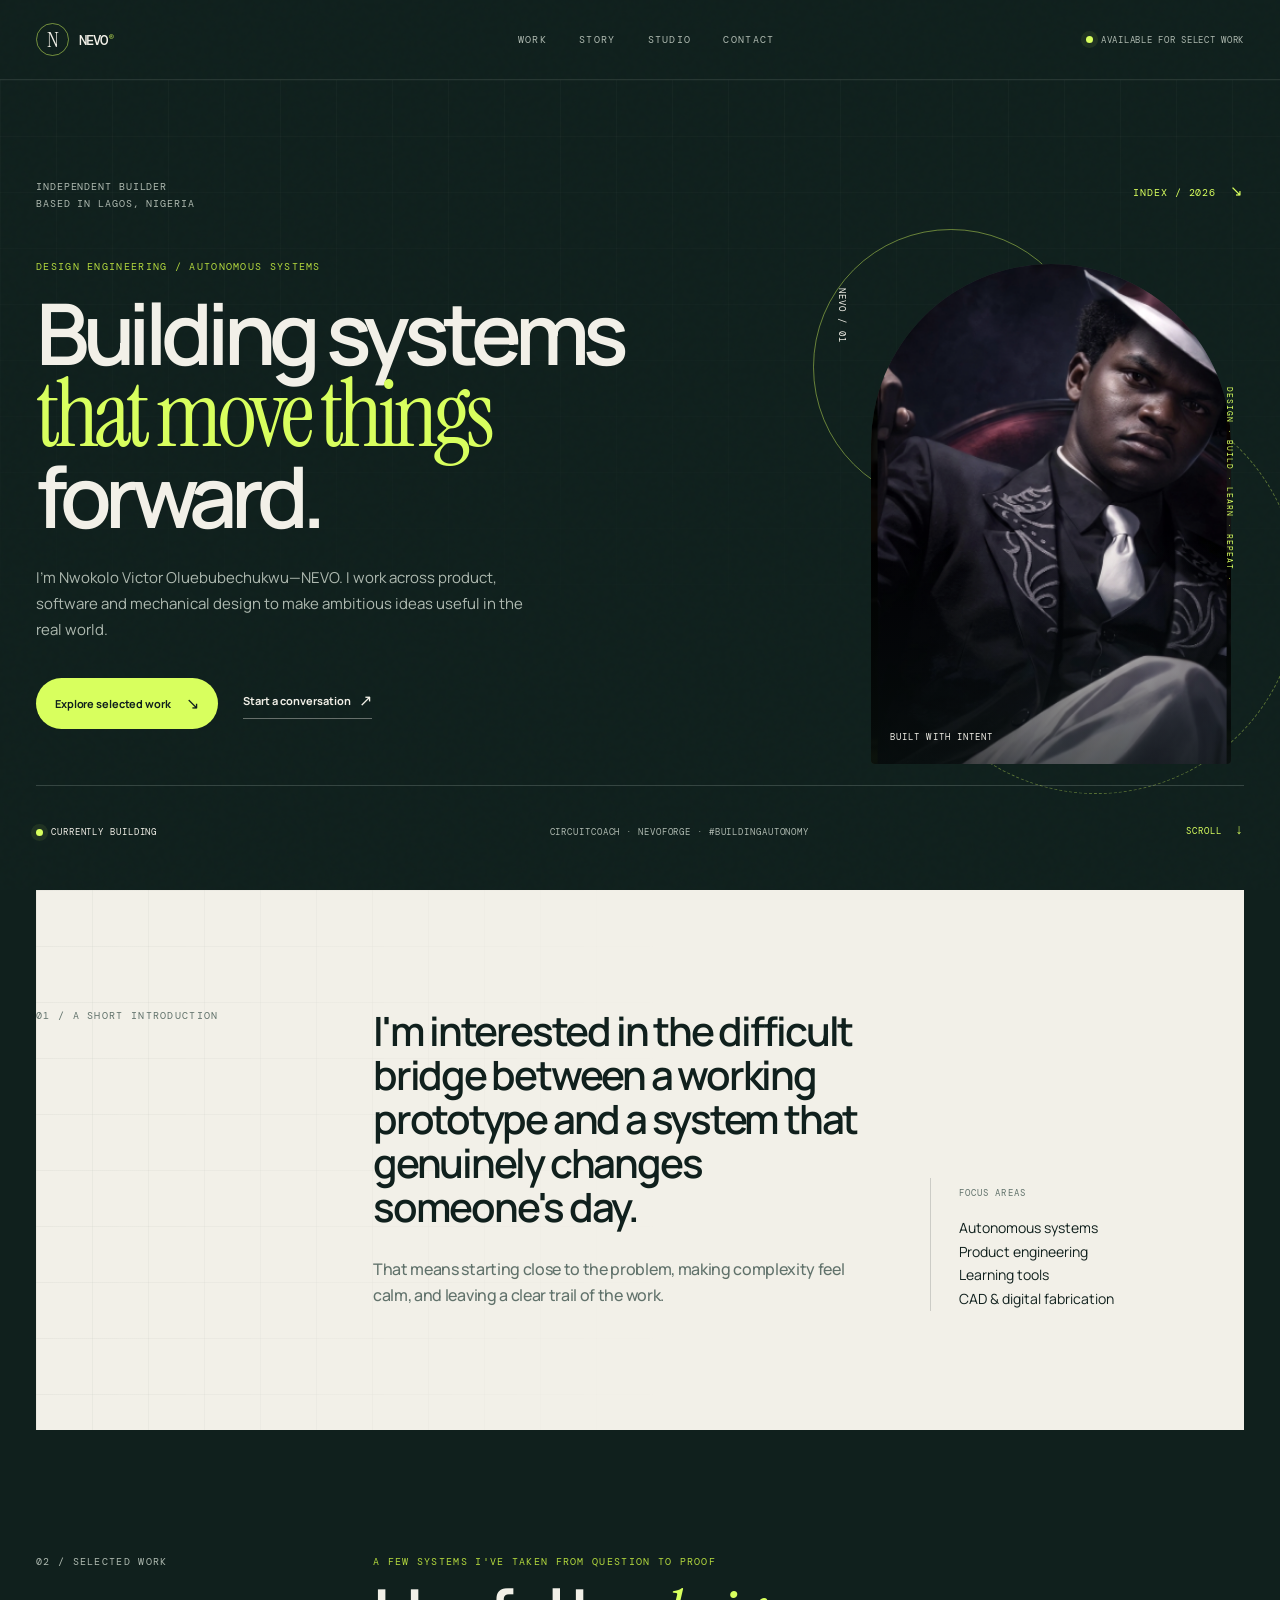
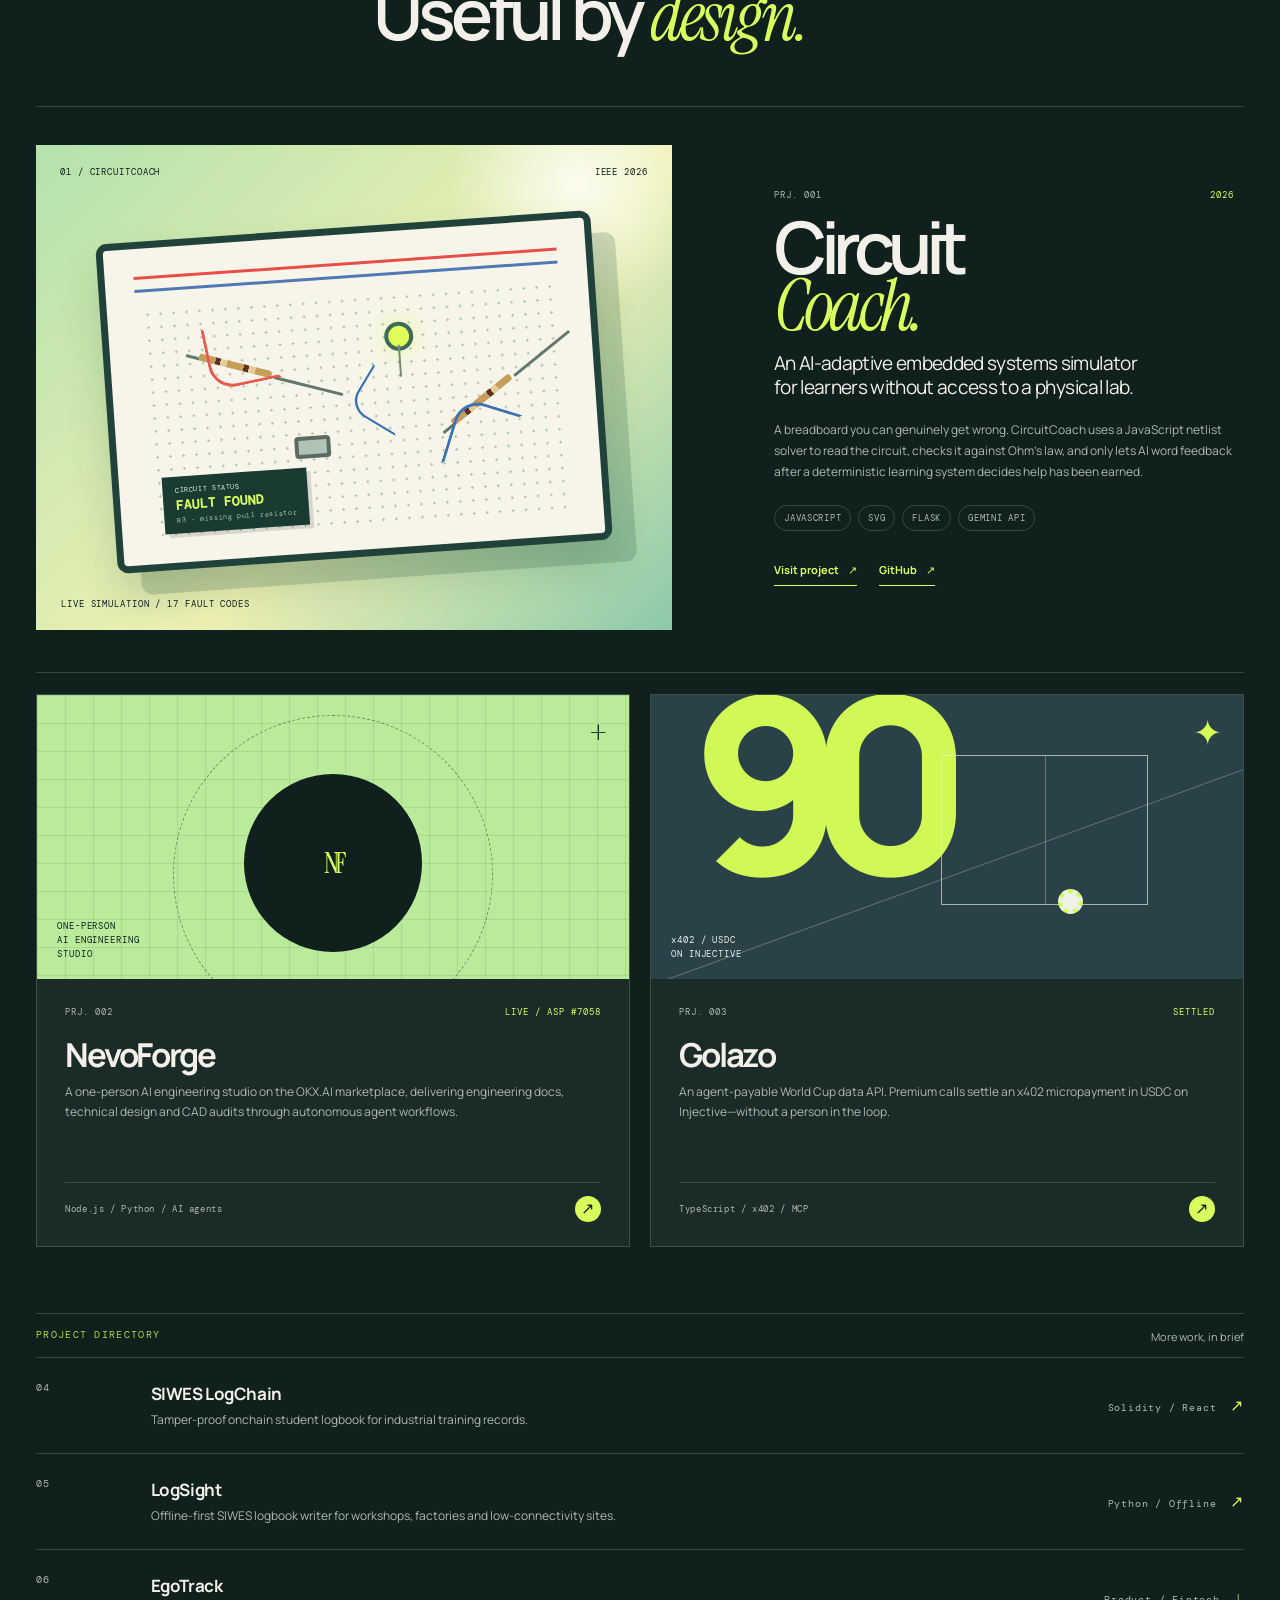
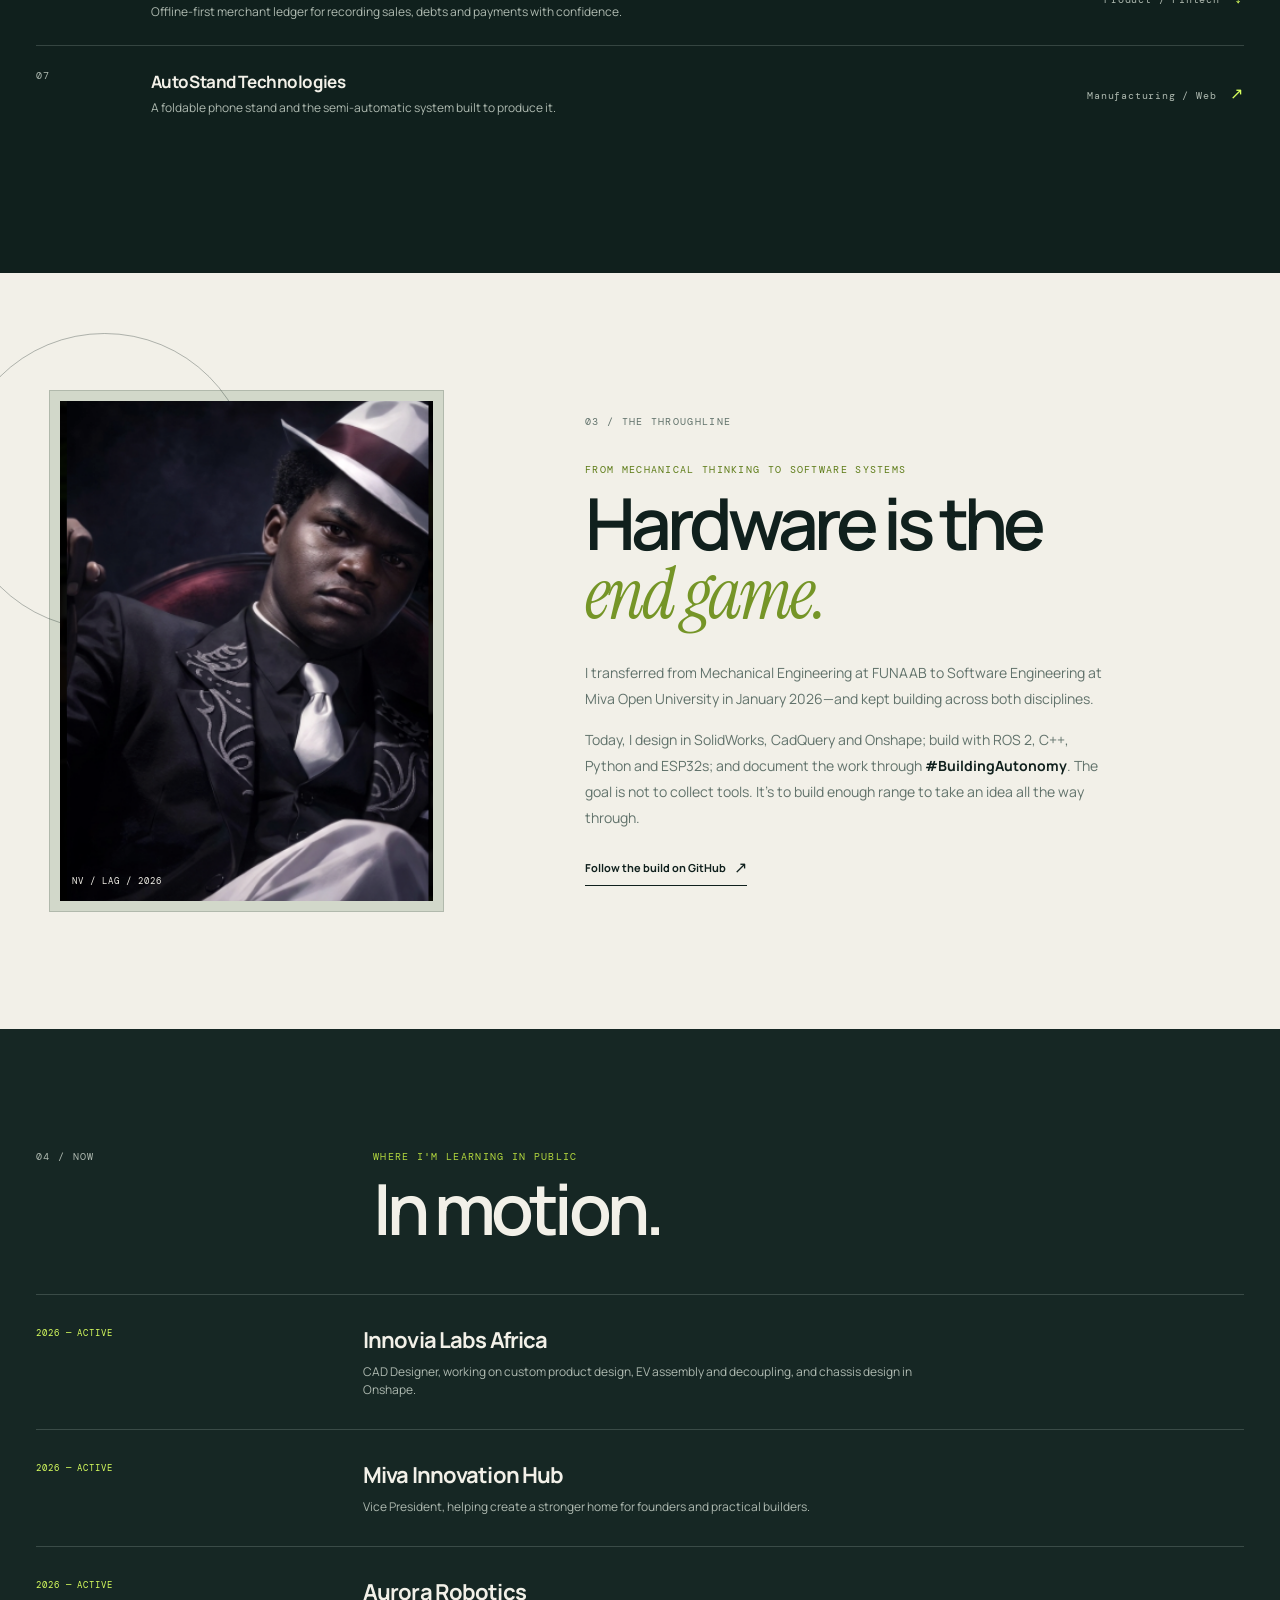
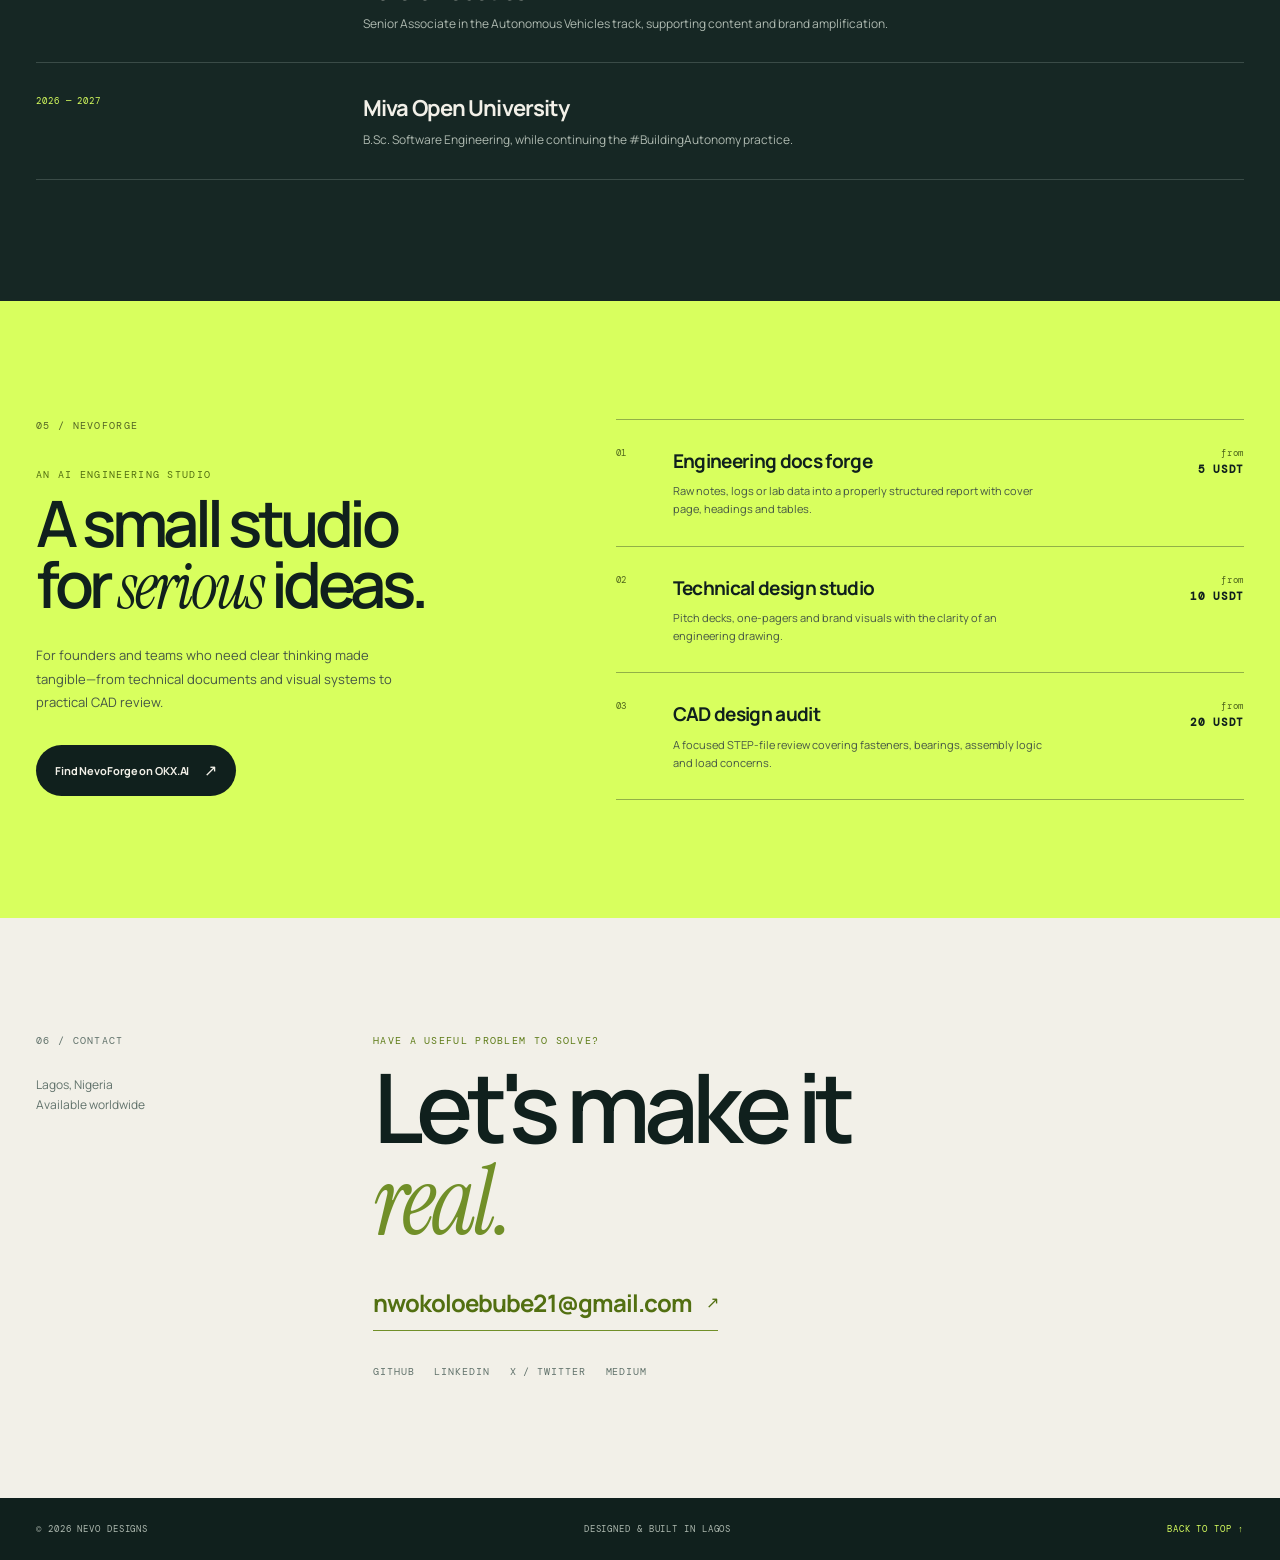
==== commit f4268d01: "Rebuild NEVO portfolio experience" ====
--- a/index.html
+++ b/index.html
@@ -1,22 +1,22 @@
-<!DOCTYPE html>
+<!doctype html>
 <html lang="en">
 <head>
   <meta charset="utf-8">
   <meta name="viewport" content="width=device-width, initial-scale=1">
-  <title>NEVO Designs | Nwokolo Victor Oluebubechukwu</title>
-  <meta name="description" content="Nwokolo Victor Oluebubechukwu (NEVO Designs): robotics engineer in training, founder of NevoForge AI engineering studio, CAD designer, and software engineering student in Lagos, Nigeria. Builder of CircuitCoach, submitted to the 2026 IEEE Metaverse Grand Challenge.">
-  <meta name="keywords" content="Nwokolo Victor Oluebubechukwu, NEVO Designs, NevoForge, CircuitCoach, IEEE Metaverse Grand Challenge, Golazo, Injective, x402, SIWES LogChain, robotics Nigeria, autonomous systems, SolidWorks CAD designer, ROS 2, OKX.AI, EgoTrack, Lagos Nigeria">
-  <meta property="og:title" content="NEVO Designs | Robotics, CAD, and an AI Engineering Studio">
-  <meta property="og:description" content="Venturing into autonomous systems and the businesses that fund them.">
+  <meta name="theme-color" content="#0d1717">
+  <title>NEVO — Design Engineering &amp; Autonomous Systems</title>
+  <meta name="description" content="Nwokolo Victor Oluebubechukwu (NEVO) is a Lagos-based design engineer in training, founder of NevoForge, and builder of practical systems for the real world.">
+  <meta name="keywords" content="Nwokolo Victor Oluebubechukwu, NEVO Designs, NevoForge, CircuitCoach, robotics Nigeria, autonomous systems, CAD designer, ROS 2, product design, Lagos">
+  <meta property="og:title" content="NEVO — Design Engineering & Autonomous Systems">
+  <meta property="og:description" content="Building useful systems at the intersection of engineering, learning and autonomy.">
   <meta property="og:type" content="website">
   <meta property="og:url" content="https://nevodesigns.github.io/">
   <meta property="og:image" content="https://nevodesigns.github.io/nevo-logo.png">
   <link rel="icon" type="image/png" href="nevo-logo.png">
   <link rel="preconnect" href="https://fonts.googleapis.com">
   <link rel="preconnect" href="https://fonts.gstatic.com" crossorigin>
-  <link href="https://fonts.googleapis.com/css2?family=Space+Grotesk:wght@400;500;700&family=JetBrains+Mono:wght@400;500&display=swap" rel="stylesheet">
+  <link href="https://fonts.googleapis.com/css2?family=DM+Mono:wght@400;500&family=Instrument+Serif:ital@0;1&family=Manrope:wght@400;500;600;700;800&display=swap" rel="stylesheet">
   <link rel="stylesheet" href="styles-mono.css">
-  <!-- Google tag (gtag.js) -->
   <script async src="https://www.googletagmanager.com/gtag/js?id=G-8K43ESNY2X"></script>
   <script>
     window.dataLayer = window.dataLayer || [];
@@ -26,251 +26,174 @@
   </script>
 </head>
 <body>
-
   <a class="skip-link" href="#main">Skip to content</a>
 
-  <header class="topbar">
-    <a class="brand" href="#top" aria-label="NEVO Designs home">
-      <img src="nevo-logo.png" alt="" width="28" height="28">
-      <span>NEVO DESIGNS</span>
+  <header class="site-header" data-header>
+    <a class="brand" href="#top" aria-label="NEVO home">
+      <span class="brand-mark">N</span>
+      <span class="brand-name">NEVO<span>®</span></span>
     </a>
-    <nav aria-label="Sections">
-      <a href="#about">01 ABOUT</a>
-      <a href="#projects">02 PROJECTS</a>
-      <a href="#studio">03 STUDIO</a>
-      <a href="#timeline">04 TIMELINE</a>
-      <a href="#contact">05 CONTACT</a>
+    <nav class="desktop-nav" aria-label="Primary navigation">
+      <a href="#work">Work</a>
+      <a href="#about">Story</a>
+      <a href="#studio">Studio</a>
+      <a href="#contact">Contact</a>
     </nav>
+    <div class="header-tools">
+      <a class="availability-pill" href="mailto:nwokoloebube21@gmail.com"><i></i> Available for select work</a>
+      <button class="menu-button" type="button" aria-expanded="false" aria-controls="mobile-menu" data-menu-button>
+        <span class="sr-only">Open menu</span><span></span><span></span>
+      </button>
+    </div>
   </header>
 
+  <div class="mobile-menu" id="mobile-menu" data-mobile-menu>
+    <nav aria-label="Mobile navigation">
+      <a href="#work">Work <span>01</span></a>
+      <a href="#about">Story <span>02</span></a>
+      <a href="#studio">Studio <span>03</span></a>
+      <a href="#contact">Contact <span>04</span></a>
+    </nav>
+    <a class="mobile-email" href="mailto:nwokoloebube21@gmail.com">nwokoloebube21@gmail.com <b>↗</b></a>
+  </div>
+
   <main id="main">
-
-    <section class="hero" id="top" aria-label="Introduction">
-      <div class="section-inner">
-        <p class="eyebrow reveal">LAGOS, NIGERIA / 6.5244 N, 3.3792 E / OPEN TO OPPORTUNITIES</p>
-        <h1 class="reveal">NWOKOLO VICTOR OLUEBUBECHUKWU</h1>
-        <div class="dimline reveal" aria-hidden="true"><i>6.5244 N / 3.3792 E</i></div>
-        <p class="subline reveal">Venturing into autonomous systems and the businesses that fund them.</p>
-        <p class="support reveal">Robotics engineer in training. Founder of NevoForge. CAD designer. Software engineering student. Documenting every step through #BuildingAutonomy.</p>
-        <div class="cta-row reveal">
-          <a class="btn btn-primary" href="#projects">See the work</a>
-          <a class="btn btn-ghost" href="#studio">Hire the studio</a>
+    <section class="hero" id="top" aria-labelledby="hero-title">
+      <div class="hero-noise" aria-hidden="true"></div>
+      <div class="hero-grid" aria-hidden="true"></div>
+      <div class="page-width hero-inner">
+        <div class="hero-meta reveal">
+          <p>Independent builder<br>based in Lagos, Nigeria</p>
+          <p class="hero-index">Index / 2026 <span>↘</span></p>
+        </div>
+        <div class="hero-copy">
+          <p class="overline reveal">DESIGN ENGINEERING / AUTONOMOUS SYSTEMS</p>
+          <h1 id="hero-title"><span class="reveal">Building systems</span><span class="reveal hero-serif">that move things</span><span class="reveal">forward.</span></h1>
+          <p class="hero-intro reveal">I&apos;m Nwokolo Victor Oluebubechukwu—NEVO. I work across product, software and mechanical design to make ambitious ideas useful in the real world.</p>
+          <div class="hero-actions reveal">
+            <a class="button button-bright" href="#work">Explore selected work <b>↘</b></a>
+            <a class="quiet-link" href="mailto:nwokoloebube21@gmail.com">Start a conversation <b>↗</b></a>
+          </div>
+        </div>
+        <div class="hero-portrait reveal">
+          <div class="portrait-frame"><img src="nevo.jpg" alt="Portrait of Nwokolo Victor Oluebubechukwu"></div>
+          <div class="portrait-label portrait-label-top">NEVO / 01</div>
+          <div class="portrait-label portrait-label-bottom">BUILT WITH INTENT</div>
+          <div class="portrait-ring" aria-hidden="true">DESIGN · BUILD · LEARN · REPEAT ·</div>
+        </div>
+        <div class="hero-bottom reveal">
+          <span class="signal"><i></i> Currently building</span>
+          <span>CircuitCoach · NevoForge · #BuildingAutonomy</span>
+          <a href="#work" aria-label="Scroll to selected work">SCROLL <b>↓</b></a>
         </div>
       </div>
     </section>
 
-    <section id="about" aria-labelledby="about-label">
-      <div class="section-inner">
-        <p class="section-label" id="about-label">01 / ABOUT</p>
-        <blockquote class="pull-quote reveal">Hardware is the end game. Everything else is how I get there.</blockquote>
-        <div class="about-grid">
-          <div class="about-body reveal">
-            <p>I'm Nwokolo Victor Oluebubechukwu, known as NEVO. In January 2026 I transferred from Mechanical Engineering at FUNAAB to Software Engineering at Miva Open University, and kept building the whole way.</p>
-            <p>I design in SolidWorks, CadQuery, and Onshape. I build with ROS 2, C++, Python, and ESP32s on Ubuntu. And I document all of it publicly through the #BuildingAutonomy series, because the journey is worth showing.</p>
+    <section class="statement page-width" aria-label="Introduction">
+      <p class="section-label">01 / A SHORT INTRODUCTION</p>
+      <div class="statement-copy reveal">
+        <p>I&apos;m interested in the difficult bridge between a working prototype and a system that genuinely changes someone&apos;s day.</p>
+        <p class="statement-detail">That means starting close to the problem, making complexity feel calm, and leaving a clear trail of the work.</p>
+      </div>
+      <div class="statement-aside reveal"><span>FOCUS AREAS</span><p>Autonomous systems<br>Product engineering<br>Learning tools<br>CAD &amp; digital fabrication</p></div>
+    </section>
+
+    <section class="work-section" id="work" aria-labelledby="work-title">
+      <div class="page-width">
+        <div class="section-head">
+          <p class="section-label">02 / SELECTED WORK</p>
+          <div><p class="overline">A few systems I&apos;ve taken from question to proof</p><h2 id="work-title">Useful by <em>design.</em></h2></div>
+        </div>
+
+        <article class="featured-project project-circuit reveal">
+          <div class="featured-visual circuit-visual" aria-label="CircuitCoach interface illustration">
+            <div class="visual-caption"><span>01 / CIRCUITCOACH</span><span>IEEE 2026</span></div>
+            <div class="breadboard">
+              <div class="board-dots" aria-hidden="true"></div>
+              <div class="rail rail-red"></div><div class="rail rail-blue"></div>
+              <div class="component resistor r-one"></div><div class="component resistor r-two"></div>
+              <div class="component led"><i></i></div><div class="component button-component"></div>
+              <div class="wire wire-one"></div><div class="wire wire-two"></div><div class="wire wire-three"></div>
+              <div class="board-readout"><span>CIRCUIT STATUS</span><strong>FAULT FOUND</strong><small>R3 · missing pull resistor</small></div>
+            </div>
+            <div class="visual-corner">LIVE SIMULATION / 17 FAULT CODES</div>
           </div>
-          <figure class="about-photo reveal">
-            <img src="nevo.jpg" alt="Portrait of Nwokolo Victor Oluebubechukwu" loading="lazy">
-          </figure>
+          <div class="featured-copy">
+            <div class="project-topline"><span>PRJ. 001</span><span>2026</span></div>
+            <h3>Circuit<br><em>Coach.</em></h3>
+            <p class="project-summary">An AI-adaptive embedded systems simulator for learners without access to a physical lab.</p>
+            <p class="project-detail">A breadboard you can genuinely get wrong. CircuitCoach uses a JavaScript netlist solver to read the circuit, checks it against Ohm&apos;s law, and only lets AI word feedback after a deterministic learning system decides help has been earned.</p>
+            <div class="tag-list"><span>JavaScript</span><span>SVG</span><span>Flask</span><span>Gemini API</span></div>
+            <div class="project-links"><a href="https://circuitcoach.vercel.app">Visit project <b>↗</b></a><a href="https://github.com/nevodesigns/circuitcoach">GitHub <b>↗</b></a></div>
+          </div>
+        </article>
+
+        <div class="work-grid">
+          <article class="project-card project-forge reveal">
+            <div class="card-art forge-art" aria-hidden="true"><span class="forge-cross">+</span><div class="forge-orbit"></div><div class="forge-core">NF</div><p>ONE-PERSON<br>AI ENGINEERING<br>STUDIO</p></div>
+            <div class="card-copy"><div class="project-topline"><span>PRJ. 002</span><span>LIVE / ASP #7058</span></div><h3>NevoForge</h3><p>A one-person AI engineering studio on the OKX.AI marketplace, delivering engineering docs, technical design and CAD audits through autonomous agent workflows.</p><div class="card-footer"><span>Node.js / Python / AI agents</span><a href="https://github.com/nevodesigns/nevoforge" aria-label="View NevoForge on GitHub">↗</a></div></div>
+          </article>
+          <article class="project-card project-golazo reveal">
+            <div class="card-art golazo-art" aria-hidden="true"><span class="score-number">90</span><div class="goal-line"></div><div class="goal-ball"></div><p>x402 / USDC<br>ON INJECTIVE</p><span class="golazo-asterisk">✦</span></div>
+            <div class="card-copy"><div class="project-topline"><span>PRJ. 003</span><span>SETTLED</span></div><h3>Golazo</h3><p>An agent-payable World Cup data API. Premium calls settle an x402 micropayment in USDC on Injective—without a person in the loop.</p><div class="card-footer"><span>TypeScript / x402 / MCP</span><a href="https://github.com/nevodesigns/golazo" aria-label="View Golazo on GitHub">↗</a></div></div>
+          </article>
         </div>
-        <div class="comp-block reveal">
-          <p class="comp-title">COMPETITIONS AND PROGRAMS</p>
-          <ul>
-            <li>2026 IEEE Metaverse Grand Challenge, Aug 2026: submitted CircuitCoach, an AI-adaptive embedded systems simulator that detects real circuit faults and coaches only when a learner has earned it. <a href="https://circuitcoach.vercel.app">Live</a> / <a href="https://metaversereality.ieee.org/competition/">Competition</a></li>
-            <li>OKX.AI Genesis Hackathon, Jul 2026: built and launched NevoForge, a one-person AI engineering studio, live on the OKX.AI marketplace as ASP #7058. Repo: <a href="https://github.com/nevodesigns/nevoforge">github.com/nevodesigns/nevoforge</a></li>
-            <li>Injective Global Cup Hackathon, Jul 2026: built Golazo, an agent-payable World Cup 2026 data API that settles real x402 micropayments in USDC on Injective. <a href="https://testnet.blockscout.injective.network/tx/0x7e9893225d21e9acfe072b7a545bd37675ec6d2147a973ad254c40a298f31b5d">Settled payment</a></li>
-            <li>Spark Hackathon (BuildAnything), Jul 2026: built SIWES LogChain, a tamper-proof onchain student logbook. <a href="https://siwes-logchain.pxxl.run/?address=0x8F6D39D6ff1abb8DECAFf3ba5FCEC4eD213c437d">Live</a></li>
-            <li>COUCH 2026 and iDICE Startup Bridge Founders Lab: submitted EgoTrack, a digital ledger for informal Nigerian merchants (co-founder).</li>
-          </ul>
+
+        <div class="project-directory reveal">
+          <div class="directory-heading"><p class="overline">PROJECT DIRECTORY</p><p>More work, in brief</p></div>
+          <a href="https://github.com/nevodesigns/siwes-logchain" class="directory-item"><span>04</span><div><b>SIWES LogChain</b><p>Tamper-proof onchain student logbook for industrial training records.</p></div><small>Solidity / React <i>↗</i></small></a>
+          <a href="https://github.com/nevodesigns/logsight" class="directory-item"><span>05</span><div><b>LogSight</b><p>Offline-first SIWES logbook writer for workshops, factories and low-connectivity sites.</p></div><small>Python / Offline <i>↗</i></small></a>
+          <a href="#about" class="directory-item"><span>06</span><div><b>EgoTrack</b><p>Offline-first merchant ledger for recording sales, debts and payments with confidence.</p></div><small>Product / Fintech <i>↓</i></small></a>
+          <a href="https://nevodesigns.github.io/autostand-technologies/" class="directory-item"><span>07</span><div><b>AutoStand Technologies</b><p>A foldable phone stand and the semi-automatic system built to produce it.</p></div><small>Manufacturing / Web <i>↗</i></small></a>
         </div>
-        <p class="status-line reveal">CURRENTLY: CAD Designer at Innovia Labs / Aurora Robotics Senior Associate / MIH Vice President / YFE Embedded Chief Ambassador</p>
       </div>
     </section>
 
-    <section id="projects" aria-labelledby="projects-label">
-      <div class="section-inner">
-        <p class="section-label" id="projects-label">02 / PROJECTS</p>
-        <p class="section-intro reveal">Selected builds, each tagged like a drawing sheet. Full history lives on GitHub.</p>
-        <div class="dimline reveal" aria-hidden="true"><i>07 SHEETS</i></div>
-
-        <article class="sheet reveal">
-          <div class="sheet-head">
-            <span class="sheet-tag">PRJ-001 / CIRCUITCOACH</span>
-            <span class="sheet-ticks" aria-hidden="true"></span>
-            <span class="sheet-status sheet-status-live">LIVE</span>
-          </div>
-          <h3>CircuitCoach, AI-Adaptive Embedded Systems Simulator</h3>
-          <p class="sheet-desc">A breadboard you can actually get wrong, for learners with no lab access. An SVG board and a JavaScript netlist solver extract real circuits by union-find and grade them against Ohm's law across three tiers: polarity and continuity, resistor sizing from real E12 values, then digital input where a button with no pull resistor reports an indeterminate logic level rather than a hint. 17 fault codes, 198 automated tests. A deterministic escalation ladder decides when a learner has earned help, and the model is only allowed to word the hint, never to judge the circuit.</p>
-          <p class="sheet-tags">JavaScript / SVG / Flask / Gemini API / Vercel</p>
-          <p class="sheet-links"><a href="https://circuitcoach.vercel.app">Live app</a> | <a href="https://github.com/nevodesigns/circuitcoach">GitHub</a> | <a href="https://github.com/nevodesigns/circuitcoach-site">Site repo</a></p>
-          <p class="sheet-note">Submitted to the 2026 IEEE Metaverse Grand Challenge.</p>
-        </article>
-
-        <article class="sheet reveal">
-          <div class="sheet-head">
-            <span class="sheet-tag">PRJ-002 / NEVOFORGE</span>
-            <span class="sheet-ticks" aria-hidden="true"></span>
-            <span class="sheet-status sheet-status-live">LIVE</span>
-          </div>
-          <h3>NevoForge, One-Person AI Engineering Studio</h3>
-          <p class="sheet-desc">Built for the OKX.AI Genesis Hackathon. A live AI services business on the OKX.AI marketplace (ASP #7058), running as an autonomous agent that takes jobs over encrypted agent-to-agent messaging and settles payment through on-chain escrow. Three delivery pipelines built and tested end to end: a docx report engine, an HTML-to-PDF design studio, and a STEP-file CAD audit parser.</p>
-          <p class="sheet-tags">Node.js / Python / AI Agents / XMTP / OKX.AI</p>
-          <p class="sheet-links"><a href="https://github.com/nevodesigns/nevoforge">GitHub</a> | <a href="https://github.com/nevodesigns/nevoforge/tree/main/samples">Sample deliverables</a></p>
-        </article>
-
-        <article class="sheet reveal">
-          <div class="sheet-head">
-            <span class="sheet-tag">PRJ-003 / GOLAZO</span>
-            <span class="sheet-ticks" aria-hidden="true"></span>
-            <span class="sheet-status sheet-status-dim">SETTLED</span>
-          </div>
-          <h3>Golazo, Agent-Payable World Cup Data API</h3>
-          <p class="sheet-desc">The finished 2026 World Cup, exposed as an API an AI agent can buy from by itself. The archive is free; derived analytics cost 0.01 USDC per call over x402 on Injective. An agent hits a premium tool, receives an HTTP 402, signs an EIP-3009 authorisation, the payment settles, and the data comes back, with no human in the loop. Shipped with a custom settlement facilitator after finding that Injective testnet emits logs while returning null receipts for the very transactions that succeeded.</p>
-          <p class="sheet-tags">TypeScript / x402 / MCP / Injective / Circle CCTP</p>
-          <p class="sheet-links"><a href="https://github.com/nevodesigns/golazo">GitHub</a> | <a href="https://testnet.blockscout.injective.network/tx/0x7e9893225d21e9acfe072b7a545bd37675ec6d2147a973ad254c40a298f31b5d">Settled payment onchain</a></p>
-          <p class="sheet-note">Built for the Injective Global Cup Hackathon. The hosted landing page is offline; the repo and the settled transaction are the record.</p>
-        </article>
-
-        <article class="sheet reveal">
-          <div class="sheet-head">
-            <span class="sheet-tag">PRJ-004 / LOGCHAIN</span>
-            <span class="sheet-ticks" aria-hidden="true"></span>
-            <span class="sheet-status sheet-status-live">LIVE</span>
-          </div>
-          <h3>SIWES LogChain, Tamper-Proof Onchain Logbook</h3>
-          <p class="sheet-desc">A student logbook that cannot be backdated: Solidity smart contract deployed to Monad Testnet with a React frontend and wallet integration, built for the Spark hackathon.</p>
-          <p class="sheet-tags">Solidity / React / ethers.js / Monad</p>
-          <p class="sheet-links"><a href="https://github.com/nevodesigns/siwes-logchain">GitHub</a> | <a href="https://siwes-logchain.pxxl.run/?address=0x8F6D39D6ff1abb8DECAFf3ba5FCEC4eD213c437d">Live</a></p>
-        </article>
-
-        <article class="sheet reveal">
-          <div class="sheet-head">
-            <span class="sheet-tag">PRJ-005 / LOGSIGHT</span>
-            <span class="sheet-ticks" aria-hidden="true"></span>
-          </div>
-          <h3>LogSight, Offline SIWES Logbook Writer</h3>
-          <p class="sheet-desc">Turns a student's scattered industrial training notes into formal, properly formatted logbook entries, entirely offline on their own machine. Built for the reality of placement: workshops, factories and rural sites where the network is unreliable and mobile data comes out of a small allowance, so a cloud tool is exactly the tool that is not there when it is needed.</p>
-          <p class="sheet-tags">Python / Offline-First / Document Generation</p>
-          <p class="sheet-links"><a href="https://github.com/nevodesigns/logsight">GitHub</a></p>
-          <p class="sheet-note">Runs locally. The previously hosted demo is offline.</p>
-        </article>
-
-        <article class="sheet reveal">
-          <div class="sheet-head">
-            <span class="sheet-tag">PRJ-006 / EGOTRACK</span>
-            <span class="sheet-ticks" aria-hidden="true"></span>
-          </div>
-          <h3>EgoTrack, Digital Ledger for Informal Merchants</h3>
-          <p class="sheet-desc">Co-founder, product and design lead. A mobile-first, offline-first B2B ledger built for how Nigerian market merchants actually record sales and debt. 26-screen prototype, submitted to COUCH 2026 and the iDICE Startup Bridge Founders Lab.</p>
-          <p class="sheet-tags">Product Design / UI/UX / Mobile / Fintech</p>
-          <p class="sheet-links sheet-links-dim">Private, more details coming soon.</p>
-        </article>
-
-        <article class="sheet reveal">
-          <div class="sheet-head">
-            <span class="sheet-tag">PRJ-007 / AUTOSTAND</span>
-            <span class="sheet-ticks" aria-hidden="true"></span>
-            <span class="sheet-status sheet-status-live">LIVE</span>
-          </div>
-          <h3>AutoStand Technologies, Product and Machine</h3>
-          <p class="sheet-desc">A venture building both a foldable, angle-adjustable phone stand and the semi-automatic production system that makes it. I build and host the web presence; the mechanical program is led by Godspower Okoduwa as Chief Engineer, and I sit on the team as an Aurora Robotics senior associate.</p>
-          <p class="sheet-tags">HTML / GitHub Pages / Manufacturing / Brand</p>
-          <p class="sheet-links"><a href="https://nevodesigns.github.io/autostand-technologies/">Live site</a> | <a href="https://github.com/nevodesigns/autostand-technologies">GitHub</a></p>
-        </article>
-
+    <section class="about-section" id="about" aria-labelledby="about-title">
+      <div class="page-width about-layout">
+        <div class="about-photo-block reveal"><div class="about-photo-wrap"><img src="nevo.jpg" alt="Nwokolo Victor Oluebubechukwu seated in a suit"><span class="photo-code">NV / LAG / 2026</span></div></div>
+        <div class="about-content">
+          <p class="section-label">03 / THE THROUGHLINE</p>
+          <p class="overline reveal">FROM MECHANICAL THINKING TO SOFTWARE SYSTEMS</p>
+          <h2 id="about-title" class="reveal">Hardware is the<br> <em>end game.</em></h2>
+          <div class="about-body reveal"><p>I transferred from Mechanical Engineering at FUNAAB to Software Engineering at Miva Open University in January 2026—and kept building across both disciplines.</p><p>Today, I design in SolidWorks, CadQuery and Onshape; build with ROS 2, C++, Python and ESP32s; and document the work through <strong>#BuildingAutonomy</strong>. The goal is not to collect tools. It&apos;s to build enough range to take an idea all the way through.</p></div>
+          <a class="quiet-link about-link" href="https://github.com/nevodesigns">Follow the build on GitHub <b>↗</b></a>
+        </div>
       </div>
     </section>
 
-    <section id="studio" aria-labelledby="studio-label">
-      <div class="section-inner">
-        <p class="section-label" id="studio-label">03 / THE STUDIO</p>
-        <p class="section-intro reveal">NevoForge is my one-person AI engineering studio, live on the OKX.AI agent marketplace as ASP #7058. Every order is delivered against a written quality checklist, and payment sits in escrow until you approve the work.</p>
-
-        <div class="dimline reveal" aria-hidden="true"><i>SVC-01 THROUGH SVC-03</i></div>
-        <div class="table-wrap reveal">
-          <table class="services">
-            <thead>
-              <tr><th scope="col">REF</th><th scope="col">SERVICE</th><th scope="col">WHAT YOU GET</th><th scope="col">FROM</th></tr>
-            </thead>
-            <tbody>
-              <tr>
-                <td class="mono-cell">SVC-01</td>
-                <td>Engineering Docs Forge</td>
-                <td>Raw notes, logs, or lab data turned into a professionally formatted report: cover page, numbered headings, tables.</td>
-                <td class="mono-cell">5 USDT</td>
-              </tr>
-              <tr>
-                <td class="mono-cell">SVC-02</td>
-                <td>Technical Design Studio</td>
-                <td>Pitch decks, one-pagers, and brand visuals with a real engineering aesthetic.</td>
-                <td class="mono-cell">10 USDT</td>
-              </tr>
-              <tr>
-                <td class="mono-cell">SVC-03</td>
-                <td>CAD Design Audit</td>
-                <td>Send a STEP file, get a mechanical design audit: fastener inventory, bearing classification, load concerns.</td>
-                <td class="mono-cell">20 USDT</td>
-              </tr>
-            </tbody>
-          </table>
-        </div>
-
-        <div class="cta-row studio-cta reveal">
-          <a class="btn btn-primary" href="https://okx.ai/agents">Order on OKX.AI</a>
-          <span class="cta-note">Search NevoForge, ASP #7058, at okx.ai/agents</span>
-          <a class="btn btn-ghost" href="#contact">Or message me directly</a>
-        </div>
-
-        <p class="footnote reveal">Sample deliverables for every service are public in the repo: <a href="https://github.com/nevodesigns/nevoforge/tree/main/samples">github.com/nevodesigns/nevoforge/tree/main/samples</a></p>
-      </div>
-    </section>
-
-    <section id="timeline" aria-labelledby="timeline-label">
-      <div class="section-inner">
-        <p class="section-label" id="timeline-label">04 / TIMELINE</p>
+    <section class="now-section" aria-labelledby="now-title">
+      <div class="page-width">
+        <div class="section-head now-head"><p class="section-label">04 / NOW</p><div><p class="overline">WHERE I&apos;M LEARNING IN PUBLIC</p><h2 id="now-title">In motion.</h2></div></div>
         <ol class="timeline">
-          <li class="reveal"><span class="tl-tag">AUG 2026</span><p><strong>CircuitCoach, submitted to the 2026 IEEE Metaverse Grand Challenge.</strong> An AI-adaptive embedded systems simulator for learners with no lab access, live at <a href="https://circuitcoach.vercel.app">circuitcoach.vercel.app</a>.</p></li>
-          <li class="reveal"><span class="tl-tag">JUL 2026</span><p><strong>NevoForge, Founder.</strong> AI engineering studio built and launched for the OKX.AI Genesis Hackathon, live as ASP #7058.</p></li>
-          <li class="reveal"><span class="tl-tag">JUL 2026</span><p><strong>Golazo, Injective Global Cup Hackathon.</strong> An agent-payable World Cup data API settling real x402 micropayments on Injective.</p></li>
-          <li class="reveal"><span class="tl-tag">MAY 2026<em>ACTIVE</em></span><p><strong>Innovia Labs Africa, CAD Designer.</strong> Custom product designs, assembly and decoupling of EVs, and EV chassis design in Onshape.</p></li>
-          <li class="reveal"><span class="tl-tag">FEB TO JUL 2026</span><p><strong>Kodebit Ltd, SIWES II Industrial Placement, Software Engineering.</strong> Lagos.</p></li>
-          <li class="reveal"><span class="tl-tag">2026<em>ACTIVE</em></span><p><strong>Miva Innovation Hub, Vice President.</strong></p></li>
-          <li class="reveal"><span class="tl-tag"><em>ACTIVE</em></span><p><strong>Aurora Robotics, Senior Associate.</strong> Content creation and brand amplification, Autonomous Vehicles track.</p></li>
-          <li class="reveal"><span class="tl-tag"><em>ACTIVE</em></span><p><strong>YFE Embedded, Chief Ambassador.</strong></p></li>
-          <li class="reveal"><span class="tl-tag"><em>ACTIVE</em></span><p><strong>EgoTrack, Co-founder, product and design lead.</strong></p></li>
-          <li class="reveal"><span class="tl-tag">2026 TO 2027</span><p><strong>Miva Open University, B.Sc. Software Engineering.</strong></p></li>
-          <li class="reveal"><span class="tl-tag">UNTIL JAN 2026</span><p><strong>FUNAAB, Mechanical Engineering (transferred).</strong></p></li>
+          <li class="reveal"><span>2026 — ACTIVE</span><div><h3>Innovia Labs Africa</h3><p>CAD Designer, working on custom product design, EV assembly and decoupling, and chassis design in Onshape.</p></div></li>
+          <li class="reveal"><span>2026 — ACTIVE</span><div><h3>Miva Innovation Hub</h3><p>Vice President, helping create a stronger home for founders and practical builders.</p></div></li>
+          <li class="reveal"><span>2026 — ACTIVE</span><div><h3>Aurora Robotics</h3><p>Senior Associate in the Autonomous Vehicles track, supporting content and brand amplification.</p></div></li>
+          <li class="reveal"><span>2026 — 2027</span><div><h3>Miva Open University</h3><p>B.Sc. Software Engineering, while continuing the #BuildingAutonomy practice.</p></div></li>
         </ol>
       </div>
     </section>
 
-    <section id="contact" aria-labelledby="contact-label">
-      <div class="section-inner">
-        <p class="section-label" id="contact-label">05 / CONTACT</p>
-        <h2 class="contact-headline reveal">Let's build something.</h2>
-        <p class="section-intro reveal">For studio orders, collaborations, sponsorships, or robotics conversations. All links in one place:</p>
-        <div class="link-grid reveal">
-          <a href="mailto:nwokoloebube21@gmail.com"><span class="lg-label">EMAIL</span><span class="lg-value">nwokoloebube21@gmail.com</span></a>
-          <a href="https://x.com/nevo_design"><span class="lg-label">X</span><span class="lg-value">@nevo_design</span></a>
-          <a href="https://medium.com/@nevo_design"><span class="lg-label">MEDIUM</span><span class="lg-value">@nevo_design</span></a>
-          <a href="https://linkedin.com/in/nevodesigns"><span class="lg-label">LINKEDIN</span><span class="lg-value">nevodesigns</span></a>
-          <a href="https://github.com/nevodesigns"><span class="lg-label">GITHUB</span><span class="lg-value">nevodesigns</span></a>
+    <section class="studio-section" id="studio" aria-labelledby="studio-title">
+      <div class="page-width studio-layout">
+        <div class="studio-title"><p class="section-label">05 / NEVOFORGE</p><p class="overline">AN AI ENGINEERING STUDIO</p><h2 id="studio-title">A small studio<br>for <em>serious</em> ideas.</h2><p>For founders and teams who need clear thinking made tangible—from technical documents and visual systems to practical CAD review.</p><a class="button button-dark" href="https://okx.ai/agents">Find NevoForge on OKX.AI <b>↗</b></a></div>
+        <div class="service-list">
+          <article class="service reveal"><span>01</span><div><h3>Engineering docs forge</h3><p>Raw notes, logs or lab data into a properly structured report with cover page, headings and tables.</p></div><small>from<br><b>5 USDT</b></small></article>
+          <article class="service reveal"><span>02</span><div><h3>Technical design studio</h3><p>Pitch decks, one-pagers and brand visuals with the clarity of an engineering drawing.</p></div><small>from<br><b>10 USDT</b></small></article>
+          <article class="service reveal"><span>03</span><div><h3>CAD design audit</h3><p>A focused STEP-file review covering fasteners, bearings, assembly logic and load concerns.</p></div><small>from<br><b>20 USDT</b></small></article>
         </div>
       </div>
     </section>
 
+    <section class="contact-section" id="contact" aria-labelledby="contact-title">
+      <div class="page-width contact-layout">
+        <div><p class="section-label">06 / CONTACT</p><p class="contact-side">Lagos, Nigeria<br>Available worldwide</p></div>
+        <div class="contact-main"><p class="overline">HAVE A USEFUL PROBLEM TO SOLVE?</p><h2 id="contact-title">Let&apos;s make it<br><em>real.</em></h2><a class="email-link" href="mailto:nwokoloebube21@gmail.com">nwokoloebube21@gmail.com <b>↗</b></a><div class="social-links"><a href="https://github.com/nevodesigns">GitHub</a><a href="https://linkedin.com/in/nevodesigns">LinkedIn</a><a href="https://x.com/nevo_design">X / Twitter</a><a href="https://medium.com/@nevo_design">Medium</a></div></div>
+      </div>
+    </section>
   </main>
 
-  <footer>
-    <div class="section-inner footer-inner">
-      <p class="copyright">(c) 2026 Nwokolo Victor Oluebubechukwu, NEVO Designs</p>
-      <table class="title-block" aria-label="Drawing title block">
-        <tr><td><span>DRAWN BY</span>N.V. OLUEBUBECHUKWU</td><td><span>SHEET</span>PORTFOLIO</td></tr>
-        <tr><td><span>REV</span>3.0</td><td><span>DATE</span>AUG 2026</td></tr>
-        <tr><td><span>LOCATION</span>LAGOS, NG</td><td><span>SCALE</span>AMBITION 1:1</td></tr>
-      </table>
-    </div>
-  </footer>
-
+  <footer class="site-footer"><div class="page-width"><span>© 2026 NEVO DESIGNS</span><span>DESIGNED &amp; BUILT IN LAGOS</span><a href="#top">BACK TO TOP ↑</a></div></footer>
   <script src="script.js"></script>
 </body>
 </html>
--- a/styles-mono.css
+++ b/styles-mono.css
@@ -1,367 +1,71 @@
-/* NEVO Designs, portfolio rev 2.1. Monochrome technical drafting.
-   No colour anywhere. Hierarchy comes from type scale, weight, rule
-   thickness, and space. Sections alternate dark and light down the page. */
-
 :root {
-  /* surfaces */
-  --black: #000000;
-  --panel-dark: #0A0A0A;
-  --paper: #FFFFFF;
-  --paper-warm: #F2F0EC;
-
-  /* grey ramp, used deliberately */
-  --g900: #111111;
-  --g700: #444444;
-  --g500: #777777;
-  --g300: #AAAAAA;
-  --g100: #DDDDDD;
-
-  /* on-dark equivalents */
-  --d-ink: #FFFFFF;
-  --d-body: #EEEEEE;
-  --d-label: #999999;
-  --d-dim: #555555;
-  --d-rule: #333333;
-
-  --mono: "JetBrains Mono", ui-monospace, "Courier New", monospace;
-  --display: "Space Grotesk", system-ui, sans-serif;
-  --body: system-ui, -apple-system, "Segoe UI", Roboto, Arial, sans-serif;
-  --pad: clamp(20px, 5vw, 76px);
-  --measure: 62ch;
+  --ink: #10201d;
+  --ink-soft: #1b2b27;
+  --lime: #d8ff5e;
+  --lime-deep: #b3d83e;
+  --paper: #f2f0e8;
+  --paper-deep: #e4e2d8;
+  --mist: #aeb9b0;
+  --fog: #61726b;
+  --line: rgba(222, 236, 226, .18);
+  --dark-line: rgba(16, 32, 29, .17);
+  --serif: "Instrument Serif", Georgia, serif;
+  --mono: "DM Mono", monospace;
+  --sans: "Manrope", system-ui, sans-serif;
+  --page: min(1240px, calc(100% - 72px));
 }
 
-* { margin: 0; padding: 0; box-sizing: border-box; }
+* { box-sizing: border-box; }
+html { scroll-behavior: smooth; }
+body { margin: 0; background: var(--ink); color: var(--paper); font-family: var(--sans); font-size: 16px; line-height: 1.55; -webkit-font-smoothing: antialiased; }
+body.menu-open { overflow: hidden; }
+img { display: block; max-width: 100%; }
+a { color: inherit; text-decoration: none; }
+a:focus-visible, button:focus-visible { outline: 2px solid var(--lime); outline-offset: 4px; }
+.page-width { width: var(--page); margin-inline: auto; }
+.sr-only { position: absolute; width: 1px; height: 1px; padding: 0; margin: -1px; overflow: hidden; clip: rect(0, 0, 0, 0); white-space: nowrap; border: 0; }
+.skip-link { position: fixed; z-index: 99; left: 18px; top: -60px; background: var(--lime); color: var(--ink); padding: 11px 15px; font: 11px var(--mono); transition: top .2s; }.skip-link:focus { top: 18px; }
 
-html { scroll-behavior: smooth; }
-@media (prefers-reduced-motion: reduce) {
-  html { scroll-behavior: auto; }
+/* header */
+.site-header { height: 80px; position: fixed; z-index: 20; inset: 0 0 auto; display: flex; align-items: center; justify-content: space-between; padding-inline: max(36px, calc((100vw - 1240px) / 2)); border-bottom: 1px solid rgba(222, 236, 226, .11); transition: background .25s, height .25s; }
+.site-header.is-scrolled { height: 66px; background: rgba(16, 32, 29, .92); backdrop-filter: blur(18px); }
+.brand { display: flex; align-items: center; gap: 10px; font: 500 14px var(--mono); letter-spacing: -.07em; }
+.brand-mark { display: grid; place-items: center; width: 33px; height: 33px; border: 1px solid rgba(216,255,94,.5); color: var(--paper); border-radius: 50%; font-family: var(--serif); font-size: 22px; letter-spacing: -.08em; }
+.brand-name { letter-spacing: -.08em; }.brand-name span { color: var(--lime); font-size: 8px; vertical-align: top; margin-left: 2px; }
+.desktop-nav { display: flex; gap: 32px; margin-left: 94px; }.desktop-nav a { color: var(--mist); font: 10px var(--mono); letter-spacing: .13em; text-transform: uppercase; transition: color .2s; }.desktop-nav a:hover { color: var(--lime); }
+.header-tools { display: flex; gap: 15px; align-items: center; }.availability-pill { display: flex; gap: 8px; align-items: center; color: var(--mist); font: 9px var(--mono); letter-spacing: .08em; text-transform: uppercase; }.availability-pill i, .signal i { width: 7px; height: 7px; border-radius: 50%; background: var(--lime); box-shadow: 0 0 0 5px rgba(216,255,94,.08); }.menu-button { display: none; width: 38px; height: 38px; padding: 0; border: 1px solid var(--line); border-radius: 50%; background: transparent; cursor: pointer; }.menu-button span:not(.sr-only) { width: 15px; height: 1px; display: block; margin: 4px auto; background: var(--paper); transition: transform .25s; }
+.mobile-menu { display: none; }
+
+/* shared */
+.section-label, .overline { margin: 0; color: var(--fog); font: 10px var(--mono); letter-spacing: .13em; text-transform: uppercase; }.overline { color: var(--lime-deep); }
+.button { min-height: 51px; display: inline-flex; align-items: center; justify-content: center; gap: 15px; padding: 0 19px; font: 700 11px var(--sans); letter-spacing: -.01em; border-radius: 999px; transition: transform .2s, box-shadow .2s, background .2s; }.button:hover { transform: translateY(-3px); }.button b, .quiet-link b, .email-link b { font-family: var(--mono); font-size: 16px; font-weight: 400; }.button-bright { background: var(--lime); color: var(--ink); }.button-bright:hover { background: #e5ff9d; box-shadow: 0 10px 22px rgba(216,255,94,.18); }.button-dark { margin-top: 30px; background: var(--ink); color: var(--paper); }.button-dark:hover { box-shadow: 0 8px 20px rgba(16,32,29,.2); }.quiet-link { border-bottom: 1px solid rgba(242,240,232,.38); padding-bottom: 5px; display: inline-flex; align-items: center; gap: 8px; color: var(--paper); font-size: 11px; font-weight: 700; transition: border-color .2s, color .2s; }.quiet-link:hover { color: var(--lime); border-color: var(--lime); }
+
+/* hero */
+.hero { min-height: min(890px, 100svh); overflow: hidden; position: relative; background: var(--ink); }.hero-grid { pointer-events: none; position: absolute; inset: 80px 0 0; opacity: .45; background-image: linear-gradient(rgba(223,237,225,.08) 1px, transparent 1px), linear-gradient(90deg, rgba(223,237,225,.08) 1px, transparent 1px); background-size: 56px 56px; mask-image: linear-gradient(to bottom, rgba(0,0,0,.75), transparent 78%); }.hero-noise { pointer-events: none; position: absolute; inset: 0; z-index: 1; opacity: .11; background-image: url("data:image/svg+xml,%3Csvg viewBox='0 0 160 160' xmlns='http://www.w3.org/2000/svg'%3E%3Cfilter id='n'%3E%3CfeTurbulence type='fractalNoise' baseFrequency='.9' numOctaves='4' stitchTiles='stitch'/%3E%3C/filter%3E%3Crect width='100%25' height='100%25' filter='url(%23n)' opacity='.4'/%3E%3C/svg%3E"); mix-blend-mode: soft-light; }.hero-inner { min-height: min(890px, 100svh); position: relative; z-index: 2; padding-top: clamp(141px, 14vw, 180px); padding-bottom: 52px; display: grid; grid-template-columns: 1.1fr .73fr; grid-template-rows: auto 1fr auto; column-gap: clamp(40px, 9vw, 132px); }.hero-meta { grid-column: 1 / -1; display: flex; justify-content: space-between; align-items: start; color: var(--mist); font: 10px/1.65 var(--mono); text-transform: uppercase; letter-spacing: .09em; }.hero-meta p { margin: 0; }.hero-index { color: var(--lime); }.hero-index span { margin-left: 7px; font-size: 15px; }.hero-copy { align-self: center; padding-bottom: 8px; }.hero-copy .overline { margin-bottom: 21px; }.hero h1 { margin: 0; max-width: 770px; font-size: clamp(53px, 6.65vw, 94px); font-weight: 600; line-height: .91; letter-spacing: -.075em; }.hero h1 span { display: block; }.hero-serif { color: var(--lime); font-family: var(--serif); font-size: 1.11em; font-weight: 400; letter-spacing: -.052em; }.hero-intro { max-width: 510px; margin: 30px 0 0; color: var(--mist); font-size: 15px; line-height: 1.75; }.hero-actions { display: flex; align-items: center; flex-wrap: wrap; gap: 25px; margin-top: 35px; }.hero-portrait { align-self: center; width: min(100%, 360px); justify-self: end; position: relative; aspect-ratio: .72; margin: 31px 13px 0 0; }.portrait-frame { position: absolute; z-index: 1; inset: 0; overflow: hidden; border-radius: 180px 180px 4px 4px; background: #283733; }.portrait-frame::after { content: ""; position: absolute; inset: 0; background: linear-gradient(180deg, transparent 55%, rgba(11,21,19,.6)); }.portrait-frame img { width: 100%; height: 100%; object-fit: cover; object-position: 50% 29%; filter: saturate(.8) contrast(1.04); }.hero-portrait::before { content: ""; z-index: 0; position: absolute; width: 76%; aspect-ratio: 1; left: -16%; top: -7%; border: 1px solid rgba(216,255,94,.44); border-radius: 50%; }.hero-portrait::after { content: ""; z-index: 0; position: absolute; width: 112%; aspect-ratio: 1; right: -19%; bottom: -6%; border: 1px dashed rgba(216,255,94,.36); border-radius: 50%; }.portrait-label { position: absolute; z-index: 2; font: 9px var(--mono); color: var(--paper); letter-spacing: .12em; }.portrait-label-top { top: 24px; left: -35px; writing-mode: vertical-lr; }.portrait-label-bottom { bottom: 21px; left: 19px; }.portrait-ring { position: absolute; z-index: 3; right: -47px; top: 33%; width: 96px; color: var(--lime); font: 8px var(--mono); line-height: 1.6; letter-spacing: .11em; transform: rotate(90deg); transform-origin: center; white-space: nowrap; }.hero-bottom { grid-column: 1 / -1; display: grid; grid-template-columns: 1fr 1.25fr auto; gap: 20px; align-items: end; padding-top: 34px; border-top: 1px solid var(--line); color: var(--mist); font: 9px var(--mono); letter-spacing: .1em; text-transform: uppercase; }.hero-bottom .signal { display: flex; gap: 8px; align-items: center; color: var(--paper); }.hero-bottom a { color: var(--lime); font-size: 9px; }.hero-bottom b { margin-left: 7px; font-size: 14px; }
+
+/* statement */
+.statement { color: var(--ink); min-height: 540px; padding-block: 119px; display: grid; grid-template-columns: 25% 1fr 26%; gap: 35px; background: var(--paper); position: relative; }.statement::before { content: ""; position: absolute; inset: 0; pointer-events: none; background-image: linear-gradient(rgba(16,32,29,.08) 1px, transparent 1px), linear-gradient(90deg, rgba(16,32,29,.08) 1px, transparent 1px); background-size: 56px 56px; mask-image: linear-gradient(90deg, black, transparent 55%); opacity: .5; }.statement > * { position: relative; }.statement .section-label { color: var(--fog); }.statement-copy { max-width: 640px; font-size: clamp(29px, 3.15vw, 46px); line-height: 1.09; letter-spacing: -.055em; font-weight: 600; }.statement-copy p { margin: 0; }.statement-copy .statement-detail { margin-top: 27px; max-width: 500px; color: var(--fog); font-size: 16px; font-weight: 500; line-height: 1.65; letter-spacing: -.02em; }.statement-aside { align-self: end; padding-left: 28px; border-left: 1px solid var(--dark-line); }.statement-aside span { color: var(--fog); font: 9px var(--mono); letter-spacing: .12em; }.statement-aside p { margin: 13px 0 0; font-size: 14px; line-height: 1.7; }
+
+/* work */
+.work-section { padding-block: 125px 132px; background: var(--ink); }.section-head { display: grid; grid-template-columns: 25% 1fr; gap: 35px; align-items: start; margin-bottom: 56px; }.section-head .section-label { color: var(--mist); }.section-head .overline { margin-bottom: 12px; }.section-head h2, .about-content h2, .studio-title h2, .contact-main h2 { margin: 0; font-size: clamp(43px, 5.5vw, 74px); font-weight: 600; line-height: .95; letter-spacing: -.07em; }.section-head h2 em, .about-content h2 em, .studio-title h2 em, .contact-main h2 em { color: var(--lime); font-family: var(--serif); font-weight: 400; letter-spacing: -.04em; }.featured-project { display: grid; grid-template-columns: minmax(0, 1.15fr) minmax(280px, .85fr); gap: clamp(42px, 8vw, 114px); align-items: center; padding: 38px 0 42px; border-top: 1px solid var(--line); border-bottom: 1px solid var(--line); }.featured-visual { min-height: 485px; overflow: hidden; position: relative; color: var(--ink); background: #c6ebac; }.circuit-visual { padding: 25px; background-image: radial-gradient(circle at 85% 8%, rgba(255,255,255,.8), transparent 18%), linear-gradient(135deg, #b4e1ac, #eff1b3 58%, #8bc9aa); }.visual-caption, .visual-corner { position: absolute; z-index: 3; display: flex; justify-content: space-between; font: 9px var(--mono); letter-spacing: .1em; }.visual-caption { top: 21px; left: 24px; right: 24px; }.visual-corner { left: 25px; bottom: 20px; }.breadboard { position: absolute; left: 11%; top: 17%; width: 78%; height: 68%; overflow: hidden; border: 7px solid #20423a; border-radius: 11px; background: #f7f5e9; box-shadow: 23px 23px 0 rgba(18,67,52,.18), 0 25px 40px rgba(18,67,52,.18); transform: rotate(-4deg); }.board-dots { position: absolute; inset: 19% 7% 8%; background-image: radial-gradient(#adc4ad 1.3px, transparent 1.3px); background-size: 13px 13px; }.rail { position: absolute; left: 6%; right: 6%; height: 3px; }.rail-red { top: 9%; background: #e74e4a; }.rail-blue { top: 13%; background: #5278b4; }.component { position: absolute; z-index: 1; }.resistor { height: 7px; width: 75px; border-radius: 3px; background: repeating-linear-gradient(90deg, #c59e59 0 17px, #5e3025 17px 22px, #e4cb97 22px 29px); box-shadow: -15px 2px 0 -2px #61796c, 76px 2px 0 -2px #61796c; }.r-one { top: 38%; left: 18%; transform: rotate(18deg); }.r-two { right: 16%; top: 54%; transform: rotate(-35deg); }.led { left: 58%; top: 30%; width: 21px; height: 21px; border-radius: 50%; background: #e1ff58; box-shadow: 0 0 0 4px #3c6b5a, 0 0 23px #d8ff5e; }.led i { position: absolute; top: 19px; left: 9px; height: 32px; border-left: 2px solid #7b877e; }.button-component { left: 37%; top: 63%; width: 36px; height: 22px; border: 4px solid #5d6a63; border-radius: 4px; background: #afc4b3; }.wire { position: absolute; z-index: 1; width: 70px; height: 64px; border: 3px solid transparent; border-left-color: #e8594f; border-bottom-color: #e8594f; border-radius: 0 0 0 25px; }.wire-one { left: 20%; top: 25%; transform: rotate(-8deg); }.wire-two { right: 17%; bottom: 22%; border-left-color: #3d71b5; border-bottom-color: #3d71b5; transform: rotate(111deg); }.wire-three { left: 49%; top: 43%; border-left-color: #3d71b5; border-bottom-color: #3d71b5; transform: rotate(35deg) scale(.8); }.board-readout { position: absolute; z-index: 3; left: 9%; bottom: 9%; padding: 9px 12px; background: #193b31; color: #eef4e8; box-shadow: 4px 4px 0 rgba(0,0,0,.12); }.board-readout span, .board-readout small { display: block; font: 7px var(--mono); letter-spacing: .09em; }.board-readout strong { display: block; margin-block: 2px; color: #d8ff5e; font: 600 13px var(--mono); }.board-readout small { color: #aec3b6; }.featured-copy { max-width: 460px; }.project-topline { display: flex; justify-content: space-between; gap: 14px; color: var(--mist); font: 9px var(--mono); letter-spacing: .11em; }.project-topline span:last-child { color: var(--lime); }.featured-copy h3 { margin: 18px 0 17px; font-size: clamp(54px, 5.65vw, 76px); font-weight: 600; line-height: .78; letter-spacing: -.09em; }.featured-copy h3 em { color: var(--lime); font-family: var(--serif); font-weight: 400; letter-spacing: -.06em; }.project-summary { margin: 0; max-width: 370px; font-size: 19px; line-height: 1.3; letter-spacing: -.035em; }.project-detail { margin: 19px 0 0; color: var(--mist); font-size: 12px; line-height: 1.75; }.tag-list { display: flex; flex-wrap: wrap; gap: 7px; margin-top: 23px; }.tag-list span { padding: 6px 9px; border: 1px solid var(--line); border-radius: 99px; color: var(--mist); font: 9px var(--mono); letter-spacing: .08em; text-transform: uppercase; }.project-links { display: flex; flex-wrap: wrap; gap: 22px; margin-top: 30px; }.project-links a { padding-bottom: 6px; border-bottom: 1px solid var(--lime); color: var(--lime); font-size: 11px; font-weight: 700; }.project-links b { margin-left: 7px; font-family: var(--mono); font-weight: 400; }
+.work-grid { display: grid; grid-template-columns: 1fr 1fr; gap: 20px; margin-top: 21px; }.project-card { overflow: hidden; border: 1px solid var(--line); background: var(--ink-soft); }.card-art { height: 284px; position: relative; overflow: hidden; }.forge-art { background: #b9eb9b; color: var(--ink); }.forge-art::before { content: ""; position: absolute; inset: 0; opacity: .4; background-image: linear-gradient(rgba(16,32,29,.23) 1px, transparent 1px), linear-gradient(90deg, rgba(16,32,29,.23) 1px, transparent 1px); background-size: 28px 28px; }.forge-cross, .golazo-asterisk { position: absolute; z-index: 2; top: 15px; right: 21px; font: 35px var(--serif); }.forge-orbit { position: absolute; left: 23%; top: 7%; width: 54%; aspect-ratio: 1; border: 1px dashed rgba(16,32,29,.46); border-radius: 50%; }.forge-core { position: absolute; z-index: 2; left: 35%; top: 28%; width: 30%; aspect-ratio: 1; display: grid; place-items: center; border-radius: 50%; background: var(--ink); color: var(--lime); font: 28px var(--serif); letter-spacing: -.14em; }.forge-art p, .golazo-art p { position: absolute; z-index: 2; bottom: 17px; left: 20px; margin: 0; font: 9px/1.55 var(--mono); letter-spacing: .1em; }.golazo-art { background: #2b4148; color: #edf1e8; }.golazo-art::before { content: ""; position: absolute; width: 120%; height: 1px; top: 64%; left: -10%; background: rgba(237,241,232,.28); transform: rotate(-20deg); }.score-number { position: absolute; top: -13%; left: 7%; color: #d6ff56; font-size: 245px; line-height: 1; letter-spacing: -.15em; font-weight: 800; opacity: .97; }.goal-line { position: absolute; right: 16%; top: 21%; width: 35%; height: 53%; border: 1px solid rgba(237,241,232,.65); }.goal-line::after { content: ""; position: absolute; left: 50%; top: 0; height: 100%; border-left: 1px solid rgba(237,241,232,.3); }.goal-ball { position: absolute; right: 27%; bottom: 23%; width: 25px; aspect-ratio: 1; border-radius: 50%; border: 5px dotted #d6ff56; background: #edf1e8; }.golazo-asterisk { color: #d6ff56; }.card-copy { padding: 27px 28px 24px; }.card-copy h3 { margin: 20px 0 11px; font-size: 33px; letter-spacing: -.065em; line-height: 1; }.card-copy p { min-height: 76px; margin: 0; color: var(--mist); font-size: 12px; line-height: 1.7; }.card-footer { display: flex; align-items: center; justify-content: space-between; gap: 12px; margin-top: 24px; padding-top: 13px; border-top: 1px solid var(--line); color: var(--mist); font: 9px var(--mono); letter-spacing: .07em; }.card-footer a { display: grid; place-items: center; width: 26px; height: 26px; color: var(--ink); background: var(--lime); border-radius: 50%; font-size: 16px; transition: transform .2s; }.project-card:hover .card-footer a { transform: translate(2px,-2px); }
+.project-directory { margin-top: 66px; border-top: 1px solid var(--line); }.directory-heading { display: flex; justify-content: space-between; padding: 14px 0 12px; color: var(--mist); font-size: 11px; }.directory-heading p { margin: 0; }.directory-item { display: grid; grid-template-columns: 8% 1fr 22%; gap: 18px; padding: 23px 0; border-top: 1px solid var(--line); transition: padding .25s, color .2s; }.directory-item:hover { padding-inline: 11px; color: var(--lime); }.directory-item > span, .directory-item small { color: var(--mist); font: 10px var(--mono); letter-spacing: .08em; }.directory-item b { display: block; font-size: 17px; letter-spacing: -.025em; }.directory-item p { margin: 4px 0 0; max-width: 570px; color: var(--mist); font-size: 12px; }.directory-item small { align-self: center; text-align: right; }.directory-item i { color: var(--lime); font-style: normal; font-size: 16px; margin-left: 7px; }
+
+/* story and now */
+.about-section { overflow: hidden; background: var(--paper); color: var(--ink); padding-block: 117px; }.about-layout { display: grid; grid-template-columns: .78fr 1.22fr; align-items: center; gap: clamp(50px, 10vw, 155px); }.about-photo-block { position: relative; }.about-photo-wrap { position: relative; width: min(100%, 395px); margin-inline: auto; padding: 10px; border: 1px solid var(--dark-line); background: #d2d8ca; }.about-photo-wrap::before { content: ""; position: absolute; z-index: 0; width: 75%; aspect-ratio: 1; border: 1px solid rgba(16,32,29,.3); border-radius: 50%; left: -24%; top: -11%; }.about-photo-wrap img { position: relative; z-index: 1; height: 500px; width: 100%; object-fit: cover; object-position: 50% 20%; filter: contrast(1.04) saturate(.8); }.photo-code { position: absolute; z-index: 2; bottom: 24px; left: 22px; color: var(--paper); font: 9px var(--mono); letter-spacing: .11em; }.about-content .section-label { margin-bottom: 35px; }.about-content .overline { margin-bottom: 13px; color: #5e7c18; }.about-content h2 { font-size: clamp(51px, 5.6vw, 77px); }.about-content h2 em { color: #759527; }.about-body { max-width: 530px; margin-top: 32px; color: var(--fog); font-size: 14px; line-height: 1.85; }.about-body p { margin: 0 0 15px; }.about-body strong { color: var(--ink); }.about-link { margin-top: 10px; color: var(--ink); border-color: var(--ink); }.about-link:hover { color: #718f28; border-color: #718f28; }
+.now-section { background: #162724; padding-block: 121px; }.now-head { margin-bottom: 52px; }.timeline { list-style: none; margin: 0; padding: 0; border-top: 1px solid var(--line); }.timeline li { display: grid; grid-template-columns: 25% 1fr; gap: 25px; padding: 28px 0 29px; border-bottom: 1px solid var(--line); }.timeline li > span { padding-top: 4px; color: var(--lime); font: 9px var(--mono); letter-spacing: .1em; }.timeline h3 { margin: 0; font-size: 22px; letter-spacing: -.04em; }.timeline p { margin: 6px 0 0; max-width: 550px; color: var(--mist); font-size: 12px; }
+
+/* studio / contact */
+.studio-section { background: var(--lime); color: var(--ink); padding-block: 118px; }.studio-layout { display: grid; grid-template-columns: .85fr 1.15fr; gap: clamp(48px, 9vw, 130px); }.studio-title .section-label { color: #536525; margin-bottom: 36px; }.studio-title .overline { color: #526f11; margin-bottom: 12px; }.studio-title h2 { font-size: clamp(47px, 5vw, 68px); }.studio-title h2 em { color: var(--ink); }.studio-title > p:not(.section-label):not(.overline) { max-width: 370px; margin: 27px 0 0; color: #455645; font-size: 13px; line-height: 1.8; }.service-list { border-top: 1px solid rgba(16,32,29,.35); }.service { display: grid; grid-template-columns: 40px 1fr 74px; gap: 17px; padding: 27px 0; border-bottom: 1px solid rgba(16,32,29,.35); }.service > span, .service small { font: 9px var(--mono); letter-spacing: .08em; color: #4e651b; }.service h3 { margin: 0; font-size: 19px; letter-spacing: -.035em; }.service p { margin: 6px 0 0; max-width: 385px; color: #455645; font-size: 11px; line-height: 1.65; }.service small { text-align: right; line-height: 1.55; }.service small b { color: var(--ink); font-size: 11px; }
+.contact-section { padding-block: 116px; background: var(--paper); color: var(--ink); }.contact-layout { display: grid; grid-template-columns: 25% 1fr; gap: 35px; }.contact-layout .section-label { color: var(--fog); }.contact-side { margin: 28px 0 0; color: var(--fog); font-size: 12px; line-height: 1.7; }.contact-main .overline { color: #5e7c18; margin-bottom: 14px; }.contact-main h2 { font-size: clamp(57px, 7.5vw, 100px); }.contact-main h2 em { color: #718f28; }.email-link { display: inline-flex; align-items: center; gap: 14px; margin-top: 37px; padding-bottom: 8px; border-bottom: 1px solid #718f28; color: #526f11; font-size: clamp(15px, 2vw, 24px); font-weight: 700; letter-spacing: -.04em; }.social-links { display: flex; flex-wrap: wrap; gap: 20px; margin-top: 34px; }.social-links a { color: var(--fog); border-bottom: 1px solid transparent; padding-bottom: 3px; font: 10px var(--mono); letter-spacing: .09em; text-transform: uppercase; }.social-links a:hover { color: var(--ink); border-color: var(--ink); }.site-footer { background: var(--ink); padding-block: 25px; }.site-footer .page-width { display: flex; align-items: center; justify-content: space-between; gap: 20px; color: var(--mist); font: 9px var(--mono); letter-spacing: .1em; }.site-footer a { color: var(--lime); }
+
+/* motion */
+.js-reveal .reveal { opacity: 0; transform: translateY(16px); transition: opacity .7s cubic-bezier(.2,.75,.25,1), transform .7s cubic-bezier(.2,.75,.25,1); }.js-reveal .reveal.is-visible { opacity: 1; transform: none; }.js-reveal h1 .reveal:nth-child(2) { transition-delay: 90ms; }.js-reveal h1 .reveal:nth-child(3) { transition-delay: 180ms; }
+@media (prefers-reduced-motion: reduce) { html { scroll-behavior: auto; }.js-reveal .reveal { opacity: 1; transform: none; transition: none; } }
+
+@media (max-width: 850px) {
+  :root { --page: min(100% - 40px, 640px); }.site-header { height: 70px; padding-inline: 20px; }.desktop-nav, .availability-pill { display: none; }.menu-button { display: block; }.mobile-menu { position: fixed; z-index: 19; inset: 0; padding: 101px 20px 25px; display: flex; flex-direction: column; justify-content: space-between; background: var(--ink); opacity: 0; visibility: hidden; pointer-events: none; transform: translateY(-2%); transition: opacity .25s, visibility .25s, transform .25s; }.mobile-menu.is-open { opacity: 1; visibility: visible; pointer-events: all; transform: none; }.mobile-menu nav { display: grid; }.mobile-menu nav a { display: flex; justify-content: space-between; padding: 15px 0; border-bottom: 1px solid var(--line); font-size: 34px; font-weight: 600; letter-spacing: -.06em; }.mobile-menu nav a span { color: var(--lime); font: 10px var(--mono); padding-top: 10px; }.mobile-email { display: flex; justify-content: space-between; align-items: center; color: var(--lime); font-size: 13px; font-weight: 600; }.mobile-email b { font: 21px var(--mono); }.menu-button.is-open span:first-of-type { transform: translateY(2.5px) rotate(45deg); }.menu-button.is-open span:last-of-type { transform: translateY(-2.5px) rotate(-45deg); }
+  .hero, .hero-inner { min-height: auto; }.hero-inner { display: flex; flex-direction: column; padding-top: 111px; padding-bottom: 31px; }.hero-meta { order: 0; width: 100%; margin-bottom: 49px; }.hero-copy { width: 100%; }.hero h1 { font-size: clamp(52px, 14vw, 75px); }.hero-intro { margin-top: 23px; font-size: 14px; }.hero-portrait { order: 3; align-self: center; justify-self: auto; width: min(82%, 345px); margin: 52px 0 45px; }.hero-bottom { order: 4; width: 100%; grid-template-columns: 1fr; gap: 11px; padding-top: 20px; }.hero-bottom a { display: none; }.portrait-ring { right: -52px; }
+  .statement { min-height: 0; padding-block: 76px; display: grid; grid-template-columns: 1fr; gap: 30px; }.statement-copy { font-size: clamp(29px, 8vw, 43px); }.statement-aside { padding: 20px 0 0; border-top: 1px solid var(--dark-line); border-left: 0; }.section-head, .about-layout, .studio-layout, .contact-layout { grid-template-columns: 1fr; gap: 28px; }.work-section, .now-section { padding-block: 80px; }.section-head { margin-bottom: 38px; }.featured-project { grid-template-columns: 1fr; gap: 34px; padding-block: 26px 33px; }.featured-visual { min-height: auto; aspect-ratio: .94; }.featured-copy h3 { font-size: 65px; }.work-grid { grid-template-columns: 1fr; }.project-directory { margin-top: 47px; }.directory-item { grid-template-columns: 33px 1fr; gap: 12px; }.directory-item small { display: none; }.directory-item p { font-size: 11px; }.about-section { padding-block: 79px; }.about-photo-wrap { margin-left: 0; width: min(100%, 330px); }.about-photo-wrap img { height: 432px; }.about-content h2 { font-size: clamp(51px, 13vw, 69px); }.now-head { margin-bottom: 35px; }.timeline li { grid-template-columns: 1fr; gap: 9px; padding-block: 22px; }.studio-section { padding-block: 78px; }.studio-title .section-label { margin-bottom: 27px; }.service { grid-template-columns: 26px 1fr; gap: 12px; }.service small { grid-column: 2; text-align: left; }.contact-section { padding-block: 77px; }.contact-main h2 { font-size: clamp(58px, 16vw, 88px); }.contact-side { margin: 0; }.site-footer .page-width { display: grid; grid-template-columns: 1fr auto; gap: 9px; }.site-footer span:nth-child(2) { grid-column: 1; }.site-footer a { grid-row: span 2; }
 }
-html, body { width: 100%; max-width: 100%; overflow-x: hidden; }
-
-body {
-  background: var(--black);
-  color: var(--d-ink);
-  font-family: var(--body);
-  font-size: 17px;
-  line-height: 1.62;
-  -webkit-font-smoothing: antialiased;
-}
-
-::selection { background: var(--d-ink); color: var(--black); }
-
-img, video { max-width: 100%; height: auto; display: block; }
-
-a { color: inherit; text-decoration: none; }
-a:hover { text-decoration: underline; text-underline-offset: 4px; }
-
-a:focus-visible, button:focus-visible {
-  outline: 2px solid currentColor;
-  outline-offset: 3px;
-}
-
-/* ---------- type scale ---------- */
-
-h1, h2, h3 { font-family: var(--display); font-weight: 700; }
-
-/* every label, number, tag, date, caption */
-.eyebrow, .section-label, .sheet-tag, .sheet-tags, .comp-title, .status-line,
-.tl-tag, .lg-label, .lg-value, .mono-cell, .cta-note, .footnote, .copyright,
-.title-block, .brand, .btn, .services th, .dimline i, .sheet-links {
-  font-family: var(--mono);
-}
-
-.skip-link {
-  position: absolute;
-  left: 16px;
-  top: -48px;
-  z-index: 100;
-  background: var(--paper);
-  color: var(--black);
-  font-family: var(--mono);
-  font-size: 12px;
-  letter-spacing: 0.16em;
-  padding: 12px 18px;
-  transition: top 0.15s ease;
-}
-.skip-link:focus { top: 12px; text-decoration: none; }
-
-/* ---------- inverted bands ---------- */
-/* Alternation is the device that stops monochrome reading flat:
-   hero dark, about light, projects dark, studio light, timeline dark,
-   contact light, title block dark. Hero and projects both land on true
-   black, separated by a light band, so each hits fresh. */
-
-section { padding: clamp(64px, 10vw, 132px) var(--pad); position: relative; }
-.section-inner { max-width: 1120px; margin: 0 auto; position: relative; z-index: 1; }
-
-/* dark bands */
-.hero, #projects, #timeline {
-  background: var(--black);
-  color: var(--d-ink);
-  border-top: 2px solid var(--d-rule);
-}
-#timeline { background: var(--panel-dark); }
-.hero { border-top: none; }
-
-/* light bands */
-#about, #contact {
-  background: var(--paper-warm);
-  color: var(--g900);
-  border-top: 2px solid var(--g100);
-}
-#studio {
-  background: var(--paper);
-  color: var(--g900);
-  border-top: 2px solid var(--g100);
-}
-
-/* fine drafting grid, quiet on light, denser in projects */
-.hero::before, #projects::before, #timeline::before,
-#about::before, #studio::before, #contact::before {
-  content: "";
-  position: absolute;
-  inset: 0;
-  pointer-events: none;
-  background-image:
-    linear-gradient(currentColor 0.5px, transparent 0.5px),
-    linear-gradient(90deg, currentColor 0.5px, transparent 0.5px);
-  background-size: 64px 64px;
-  opacity: 0.07;
-}
-#projects::before { background-size: 32px 32px; opacity: 0.09; }
-#about::before, #studio::before, #contact::before { opacity: 0.05; }
-
-/* body copy colour per band */
-.hero .support, #projects .section-intro, #timeline p { color: var(--d-body); }
-#about .about-body p, #studio .section-intro, #contact .section-intro { color: var(--g700); }
-
-/* ---------- rule weight as hierarchy ---------- */
-/* 0.5px quiet divider, 1px standard, 2px section break. */
-
-.section-label {
-  font-size: 12px;
-  letter-spacing: 0.22em;
-  color: var(--g500);
-  margin-bottom: 34px;
-}
-.hero .eyebrow, #projects .section-label, #timeline .section-label { color: var(--d-label); }
-.section-label::after {
-  content: "";
-  display: block;
-  width: 72px;
-  height: 2px;
-  background: currentColor;
-  margin-top: 12px;
-}
-
-/* ---------- dimension lines, exactly three on the page ---------- */
-/* 1. hero, under the headline   2. projects header   3. studio schedule */
-
-.dimline {
-  position: relative;
-  height: 1px;
-  background: currentColor;
-  opacity: 0.55;
-  margin: 30px 0 26px;
-}
-.dimline::before, .dimline::after {
-  content: "";
-  position: absolute;
-  top: -5px;
-  width: 1px;
-  height: 11px;
-  background: currentColor;
-}
-.dimline::before { left: 0; }
-.dimline::after { right: 0; }
-.dimline i {
-  position: absolute;
-  top: -9px;
-  left: 50%;
-  transform: translateX(-50%);
-  font-style: normal;
-  font-size: 10.5px;
-  letter-spacing: 0.2em;
-  padding: 0 12px;
-  white-space: nowrap;
-}
-.hero .dimline i { background: var(--black); color: var(--d-label); }
-#projects .dimline i { background: var(--black); color: var(--d-label); }
-#studio .dimline i { background: var(--paper); color: var(--g500); }
-.hero .dimline { max-width: 760px; }
-#studio .dimline { margin-bottom: 30px; }
-
-/* ---------- topbar ---------- */
-.topbar {
-  position: sticky; top: 0; z-index: 50;
-  display: flex; align-items: center; justify-content: space-between;
-  gap: 16px; padding: 15px var(--pad);
-  background: var(--black);
-  border-bottom: 1px solid var(--d-rule);
-}
-.brand { display: flex; align-items: center; gap: 11px; font-size: 12px; letter-spacing: 0.2em; color: var(--d-ink); }
-.brand img { filter: grayscale(100%) brightness(2); }
-.brand:hover { text-decoration: none; }
-.topbar nav { display: flex; flex-wrap: wrap; gap: clamp(10px, 2.2vw, 30px); }
-.topbar nav a { font-family: var(--mono); font-size: 11px; letter-spacing: 0.16em; color: var(--d-label); }
-.topbar nav a:hover { color: var(--d-ink); text-decoration: none; }
-
-/* ---------- hero ---------- */
-.hero { min-height: calc(100svh - 56px); display: flex; align-items: center; }
-.eyebrow { font-size: 11.5px; letter-spacing: 0.22em; margin-bottom: 30px; }
-.hero h1 {
-  font-size: clamp(48px, 9vw, 128px);
-  line-height: 0.94;
-  letter-spacing: -0.03em;
-  max-width: 15ch;
-}
-.subline { font-family: var(--display); font-weight: 500; font-size: clamp(19px, 2.6vw, 30px); letter-spacing: -0.01em; max-width: 30ch; margin-bottom: 18px; }
-.support { max-width: var(--measure); margin-bottom: 40px; }
-.cta-row { display: flex; flex-wrap: wrap; align-items: center; gap: 16px; }
-.btn { font-size: 12px; letter-spacing: 0.16em; padding: 15px 30px; border: 1px solid currentColor; }
-.btn:hover { text-decoration: none; }
-.btn-primary { background: var(--d-ink); color: var(--black); }
-.btn-primary:hover { background: var(--g100); }
-.btn-ghost { color: var(--d-ink); }
-.btn-ghost:hover { background: var(--d-rule); }
-.cta-note { font-size: 11px; letter-spacing: 0.14em; color: var(--d-label); }
-
-/* ---------- about ---------- */
-.pull-quote { font-family: var(--display); font-weight: 500; font-size: clamp(24px, 3.8vw, 44px); line-height: 1.12; letter-spacing: -0.02em; max-width: 24ch; margin-bottom: 44px; }
-.about-grid { display: grid; grid-template-columns: minmax(0,1.6fr) minmax(0,1fr); gap: clamp(24px,4vw,58px); align-items: start; margin-bottom: 42px; }
-.about-body p { margin-bottom: 18px; max-width: var(--measure); }
-.about-photo { border: 1px solid var(--g900); padding: 9px; background: var(--paper); }
-.about-photo img { filter: grayscale(100%) contrast(1.18); }
-.comp-block { border: 1px solid var(--g900); background: var(--paper); padding: 28px 32px; margin-bottom: 32px; }
-.comp-title { font-size: 11px; letter-spacing: 0.22em; color: var(--g500); margin-bottom: 18px; padding-bottom: 12px; border-bottom: 1px solid var(--g100); }
-.comp-block ul { list-style: none; }
-.comp-block li { font-family: var(--mono); font-size: 13px; line-height: 1.7; color: var(--g700); padding: 12px 0 12px 24px; position: relative; border-bottom: 0.5px solid var(--g100); }
-.comp-block li:last-child { border-bottom: none; }
-.comp-block li::before { content: "+"; position: absolute; left: 0; color: var(--g300); }
-.comp-block a { text-decoration: underline; text-underline-offset: 3px; }
-.status-line { font-size: 11.5px; letter-spacing: 0.14em; color: var(--g500); }
-
-/* ---------- projects, drawing sheets ---------- */
-.section-intro { max-width: var(--measure); margin-bottom: 6px; }
-.sheet {
-  position: relative;
-  border: 1px solid var(--d-rule);
-  background: var(--panel-dark);
-  padding: 32px 36px 30px;
-  margin-bottom: 26px;
-}
-.sheet::before { content: ""; position: absolute; inset: 7px; border: 0.5px solid var(--d-rule); pointer-events: none; }
-.sheet > * { position: relative; }
-.sheet-head { display: flex; align-items: center; gap: 20px; margin-bottom: 22px; }
-.sheet-tag { font-size: 11px; letter-spacing: 0.18em; color: var(--d-ink); border: 1px solid var(--d-rule); padding: 7px 13px; white-space: nowrap; }
-/* demoted to a plain hairline so tick terminated lines stay rare */
-.sheet-ticks { flex: 1; height: 0.5px; background: var(--d-rule); }
-.sheet h3 { font-size: clamp(21px, 2.9vw, 30px); letter-spacing: -0.015em; margin-bottom: 14px; }
-.sheet-desc { color: var(--d-body); max-width: 70ch; margin-bottom: 20px; }
-.sheet-tags { font-size: 11.5px; letter-spacing: 0.16em; color: var(--d-label); padding-top: 16px; border-top: 0.5px solid var(--d-rule); margin-bottom: 12px; }
-.sheet-links { font-size: 12.5px; letter-spacing: 0.06em; }
-.sheet-links a { text-decoration: underline; text-underline-offset: 4px; }
-/* --d-dim is 2.66:1 on the sheet panel, below WCAG AA. These two carry real
-   information (submission status, deployment state), so they use --d-label at
-   6.95:1 instead of the decorative dim tone. */
-.sheet-links-dim { color: var(--d-label); }
-/* deployment stamp, read like a drawing status box: only LIVE is inverted, so a
-   verified running deployment is the one thing that draws the eye */
-.sheet-status {
-  font-family: var(--mono);
-  font-size: 10px;
-  letter-spacing: 0.2em;
-  padding: 6px 11px;
-  border: 1px solid currentColor;
-  white-space: nowrap;
-}
-.sheet-status-live { background: var(--d-ink); color: var(--black); border-color: var(--d-ink); }
-.sheet-status-dim { color: var(--d-label); }
-.sheet-note { font-size: 11.5px; letter-spacing: 0.06em; color: var(--d-label); margin-top: 9px; }
-
-/* ---------- studio ---------- */
-.table-wrap { overflow-x: auto; border: 1px solid var(--g900); margin-bottom: 36px; }
-.services { width: 100%; min-width: 640px; border-collapse: collapse; }
-.services th { font-size: 10.5px; font-weight: 400; letter-spacing: 0.2em; color: var(--g500); text-align: left; padding: 16px 22px; border-bottom: 2px solid var(--g900); }
-.services td { padding: 20px 22px; border-bottom: 0.5px solid var(--g100); vertical-align: top; }
-.services tbody tr:last-child td { border-bottom: none; }
-.services td:nth-child(2) { font-family: var(--display); font-weight: 500; white-space: nowrap; }
-.services td:nth-child(3) { color: var(--g700); }
-.mono-cell { font-size: 12.5px; letter-spacing: 0.08em; color: var(--g900); white-space: nowrap; }
-.studio-cta { align-items: center; margin-bottom: 26px; }
-#studio .btn-primary { background: var(--g900); color: var(--paper); }
-#studio .btn-primary:hover { background: var(--black); }
-#studio .btn-ghost { color: var(--g900); }
-#studio .btn-ghost:hover { background: var(--paper-warm); }
-#studio .cta-note { color: var(--g500); }
-.footnote { font-size: 11.5px; letter-spacing: 0.08em; color: var(--g500); }
-.footnote a { text-decoration: underline; text-underline-offset: 3px; }
-
-/* ---------- timeline ---------- */
-.timeline { list-style: none; border-left: 1px solid var(--d-rule); }
-.timeline li { position: relative; display: grid; grid-template-columns: 190px 1fr; gap: 20px; padding: 0 0 32px 30px; }
-.timeline li:last-child { padding-bottom: 0; }
-.timeline li::before { content: ""; position: absolute; left: -4px; top: 8px; width: 7px; height: 7px; background: var(--d-ink); }
-.tl-tag { font-size: 11px; letter-spacing: 0.16em; color: var(--d-label); padding-top: 3px; }
-.tl-tag em { display: inline-block; font-style: normal; color: var(--d-ink); border: 1px solid var(--d-rule); padding: 2px 8px; margin-left: 8px; font-size: 9.5px; letter-spacing: 0.14em; }
-.tl-tag em:only-child { margin-left: 0; }
-.timeline p { color: var(--d-body); max-width: var(--measure); }
-.timeline strong { color: var(--d-ink); font-weight: 600; }
-
-/* ---------- contact ---------- */
-.contact-headline { font-size: clamp(30px, 5.2vw, 60px); letter-spacing: -0.03em; margin-bottom: 18px; }
-.link-grid { display: grid; grid-template-columns: repeat(3, minmax(0,1fr)); gap: 14px; }
-.link-grid a { display: flex; flex-direction: column; gap: 9px; border: 1px solid var(--g900); background: var(--paper); padding: 22px 24px; transition: background 0.15s ease; }
-.link-grid a:hover { text-decoration: none; background: var(--g900); }
-.link-grid a:hover .lg-label, .link-grid a:hover .lg-value { color: var(--paper); }
-.lg-label { font-size: 10px; letter-spacing: 0.24em; color: var(--g500); }
-.lg-value { font-size: 13px; letter-spacing: 0.04em; color: var(--g900); word-break: break-all; }
-
-/* ---------- title block footer ---------- */
-footer { background: var(--black); border-top: 2px solid var(--d-rule); padding: 52px var(--pad) 58px; }
-.footer-inner { display: flex; flex-wrap: wrap; gap: 32px; align-items: flex-end; justify-content: space-between; max-width: 1120px; margin: 0 auto; }
-.copyright { font-size: 11px; letter-spacing: 0.14em; color: var(--d-dim); }
-.title-block { border-collapse: collapse; border: 1px solid var(--d-ink); margin-left: auto; }
-.title-block td { border: 0.5px solid var(--d-rule); font-size: 11px; letter-spacing: 0.1em; color: var(--d-ink); padding: 11px 20px 10px; min-width: 178px; }
-.title-block td span { display: block; font-size: 9px; letter-spacing: 0.22em; color: var(--d-label); margin-bottom: 5px; }
-
-/* ---------- responsive ---------- */
-@media (max-width: 900px) {
-  .topbar { flex-direction: column; align-items: flex-start; gap: 10px; }
-  .about-grid { grid-template-columns: 1fr; }
-  .about-photo { max-width: 380px; }
-  .link-grid { grid-template-columns: repeat(2, minmax(0,1fr)); }
-}
-@media (max-width: 640px) {
-  .timeline li { grid-template-columns: 1fr; gap: 6px; }
-  .footer-inner { flex-direction: column; align-items: stretch; }
-  .title-block { margin-left: 0; width: 100%; }
-  .title-block td { min-width: 0; }
-  .sheet { padding: 24px 20px; }
-  /* the sheet tag and the status stamp are both nowrap, so on a narrow sheet let
-     the head wrap rather than let the stamp run past the border */
-  .sheet-head { gap: 12px; flex-wrap: wrap; }
-}
-@media (max-width: 480px) {
-  .link-grid { grid-template-columns: 1fr; }
-  .hero h1 { letter-spacing: -0.02em; }
-  .dimline i { font-size: 9.5px; letter-spacing: 0.14em; }
-}
-@media (max-width: 380px) {
-  .sheet-head { flex-wrap: wrap; }
-  .sheet-ticks { display: none; }
-}
-
-/* ---------- reveal, motion respected ---------- */
-.js-reveal .reveal { opacity: 0; transform: translateY(12px); transition: opacity 0.5s ease, transform 0.5s ease; }
-.js-reveal .reveal.is-visible { opacity: 1; transform: none; }
-@media (prefers-reduced-motion: reduce) {
-  .js-reveal .reveal { opacity: 1; transform: none; transition: none; }
-}
-
-/* print: the drawing, on paper */
-@media print {
-  .hero, #projects, #timeline, footer, .topbar { background: #fff; color: #000; }
-  .sheet, .title-block td { border-color: #000; }
-  section::before { display: none; }
-}
+@media (max-width: 390px) { :root { --page: calc(100% - 32px); }.hero h1 { font-size: 49px; }.hero-actions { align-items: flex-start; flex-direction: column; gap: 19px; }.breadboard { border-width: 4px; }.board-readout { padding: 7px; }.board-readout strong { font-size: 10px; }.project-topline { font-size: 8px; }.card-copy { padding-inline: 20px; } }
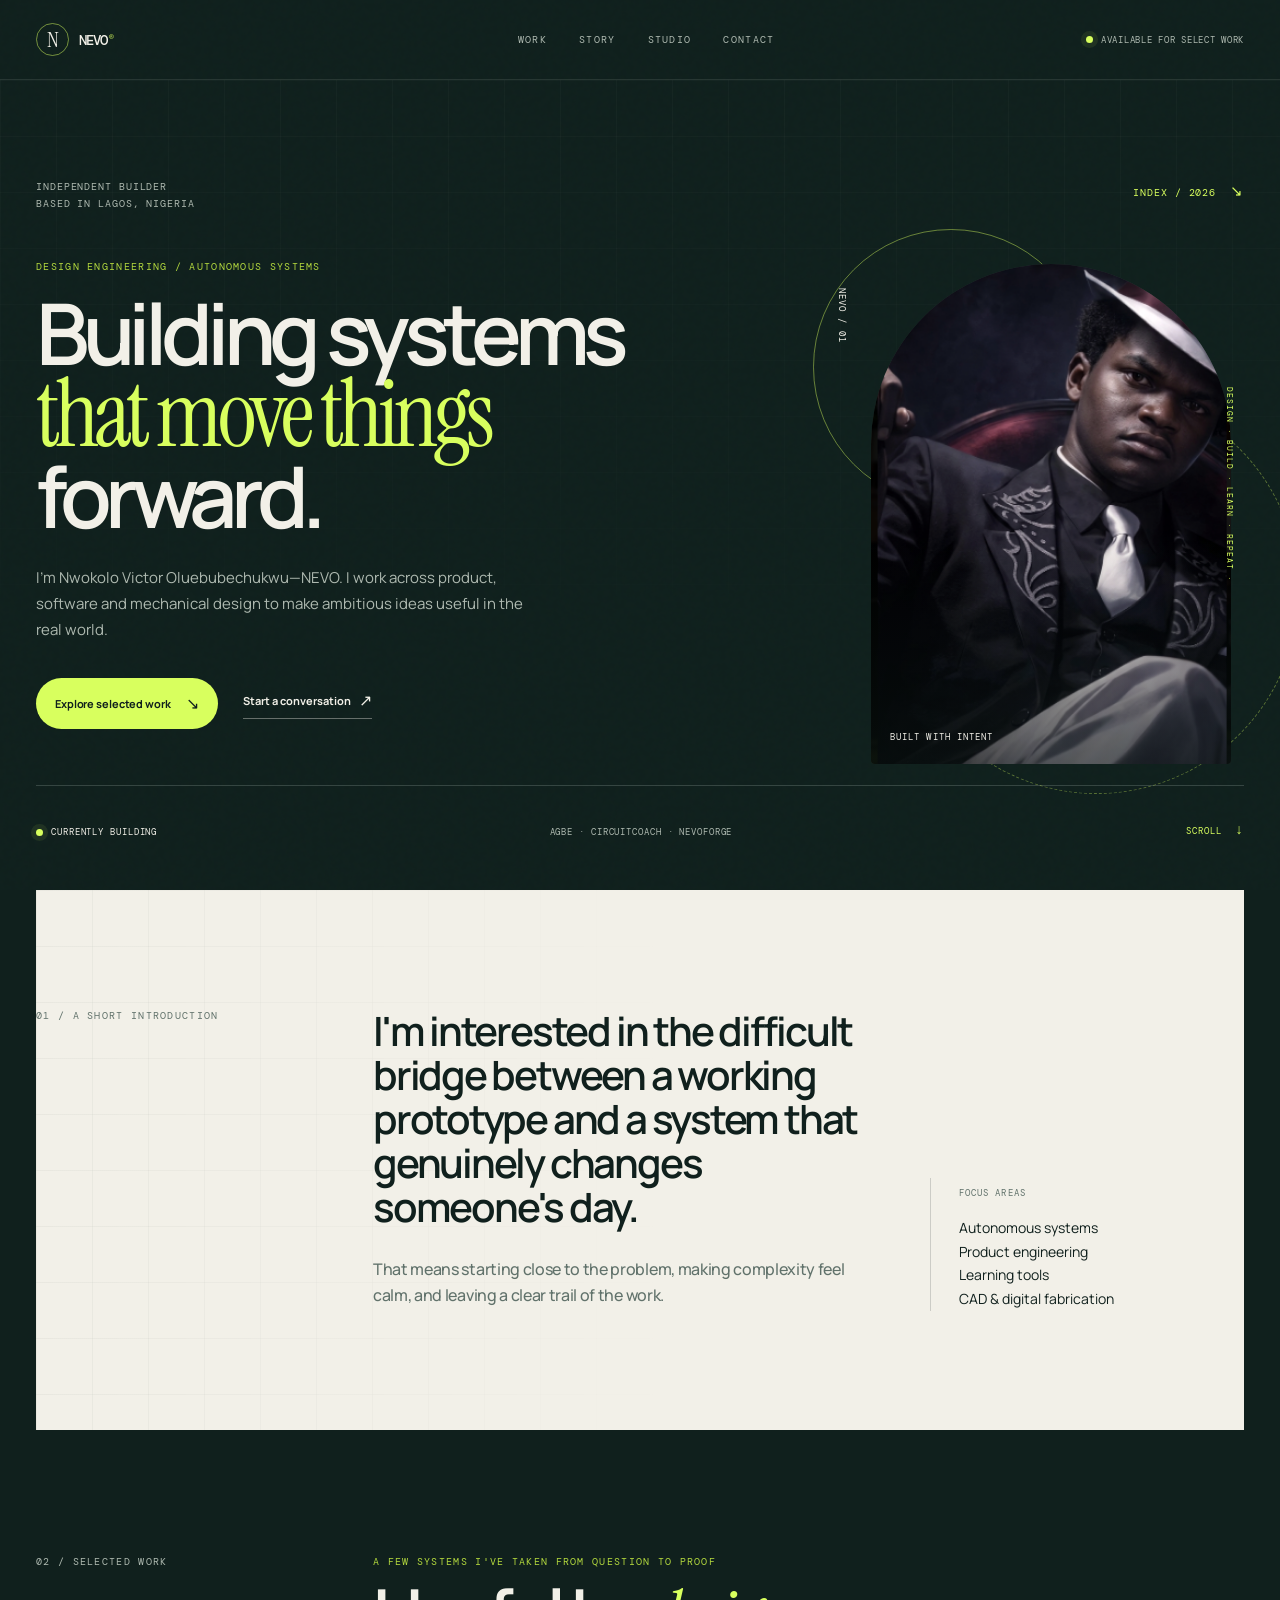
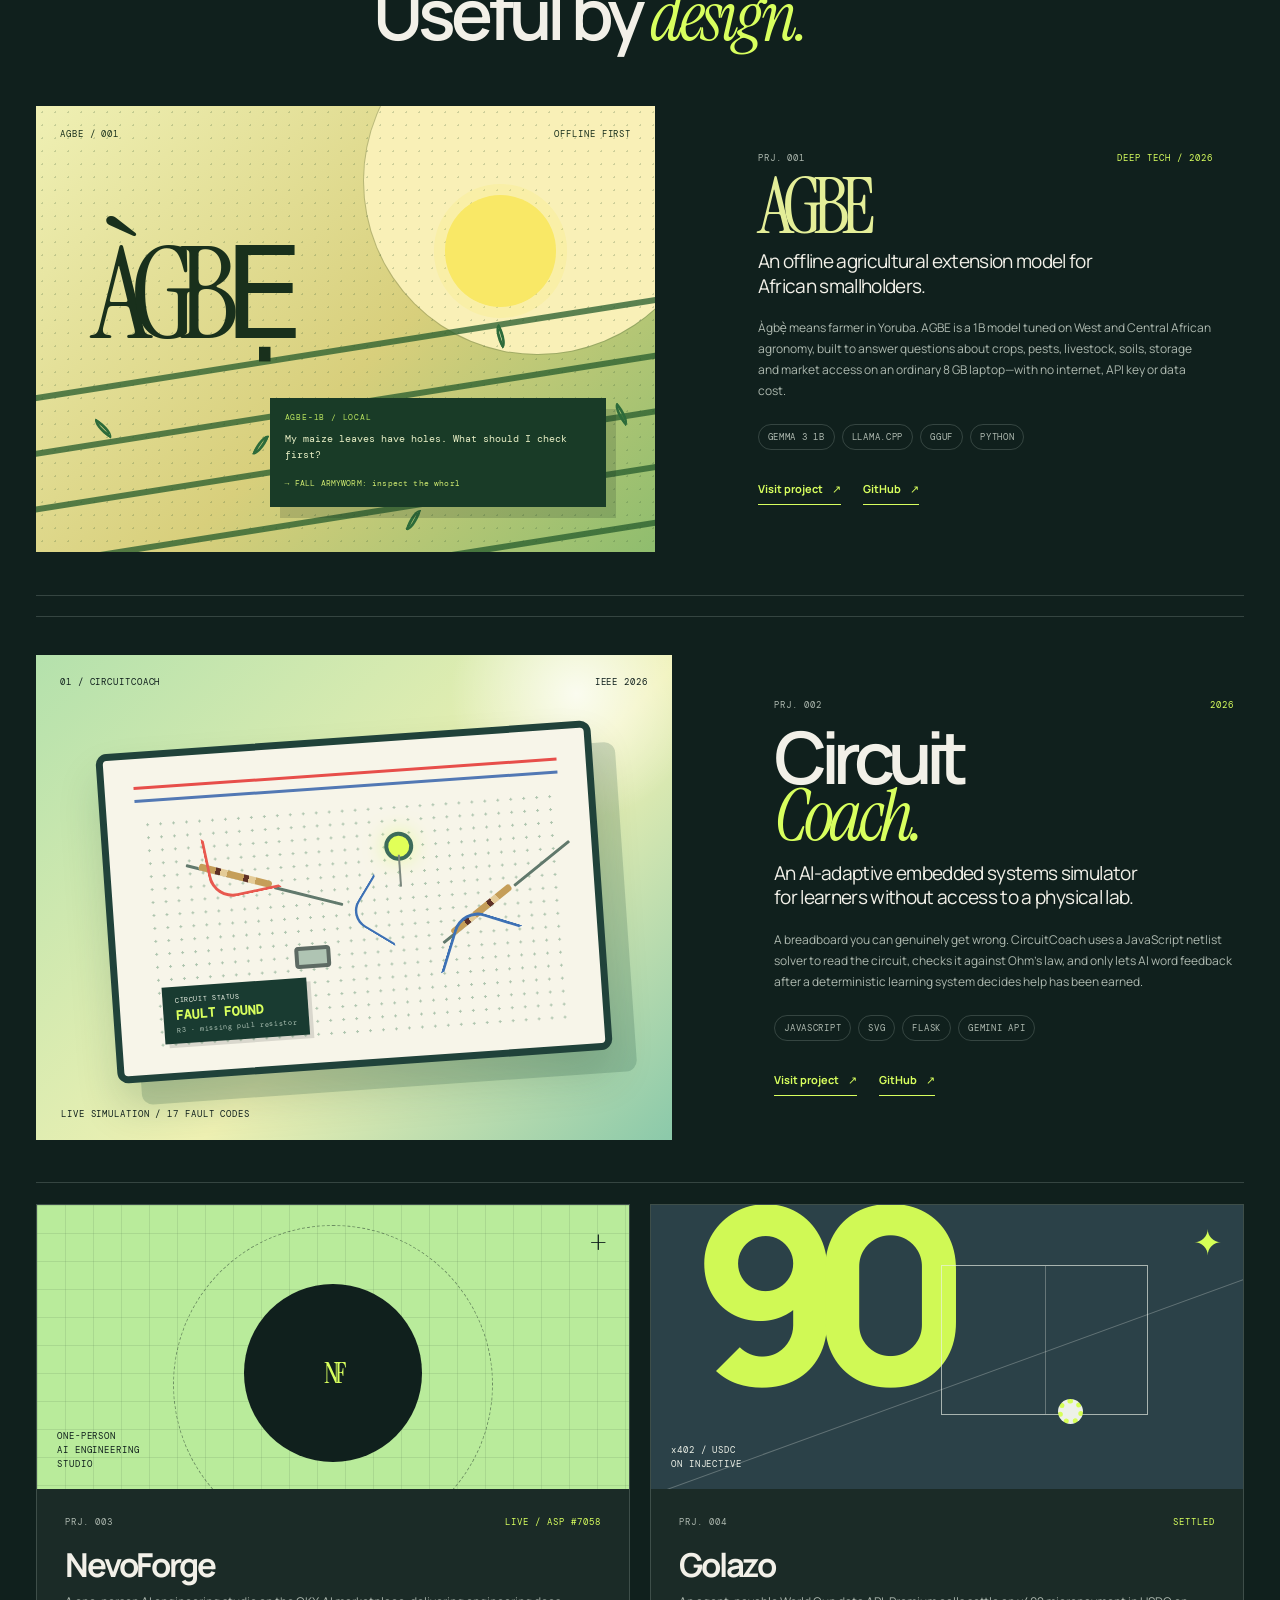
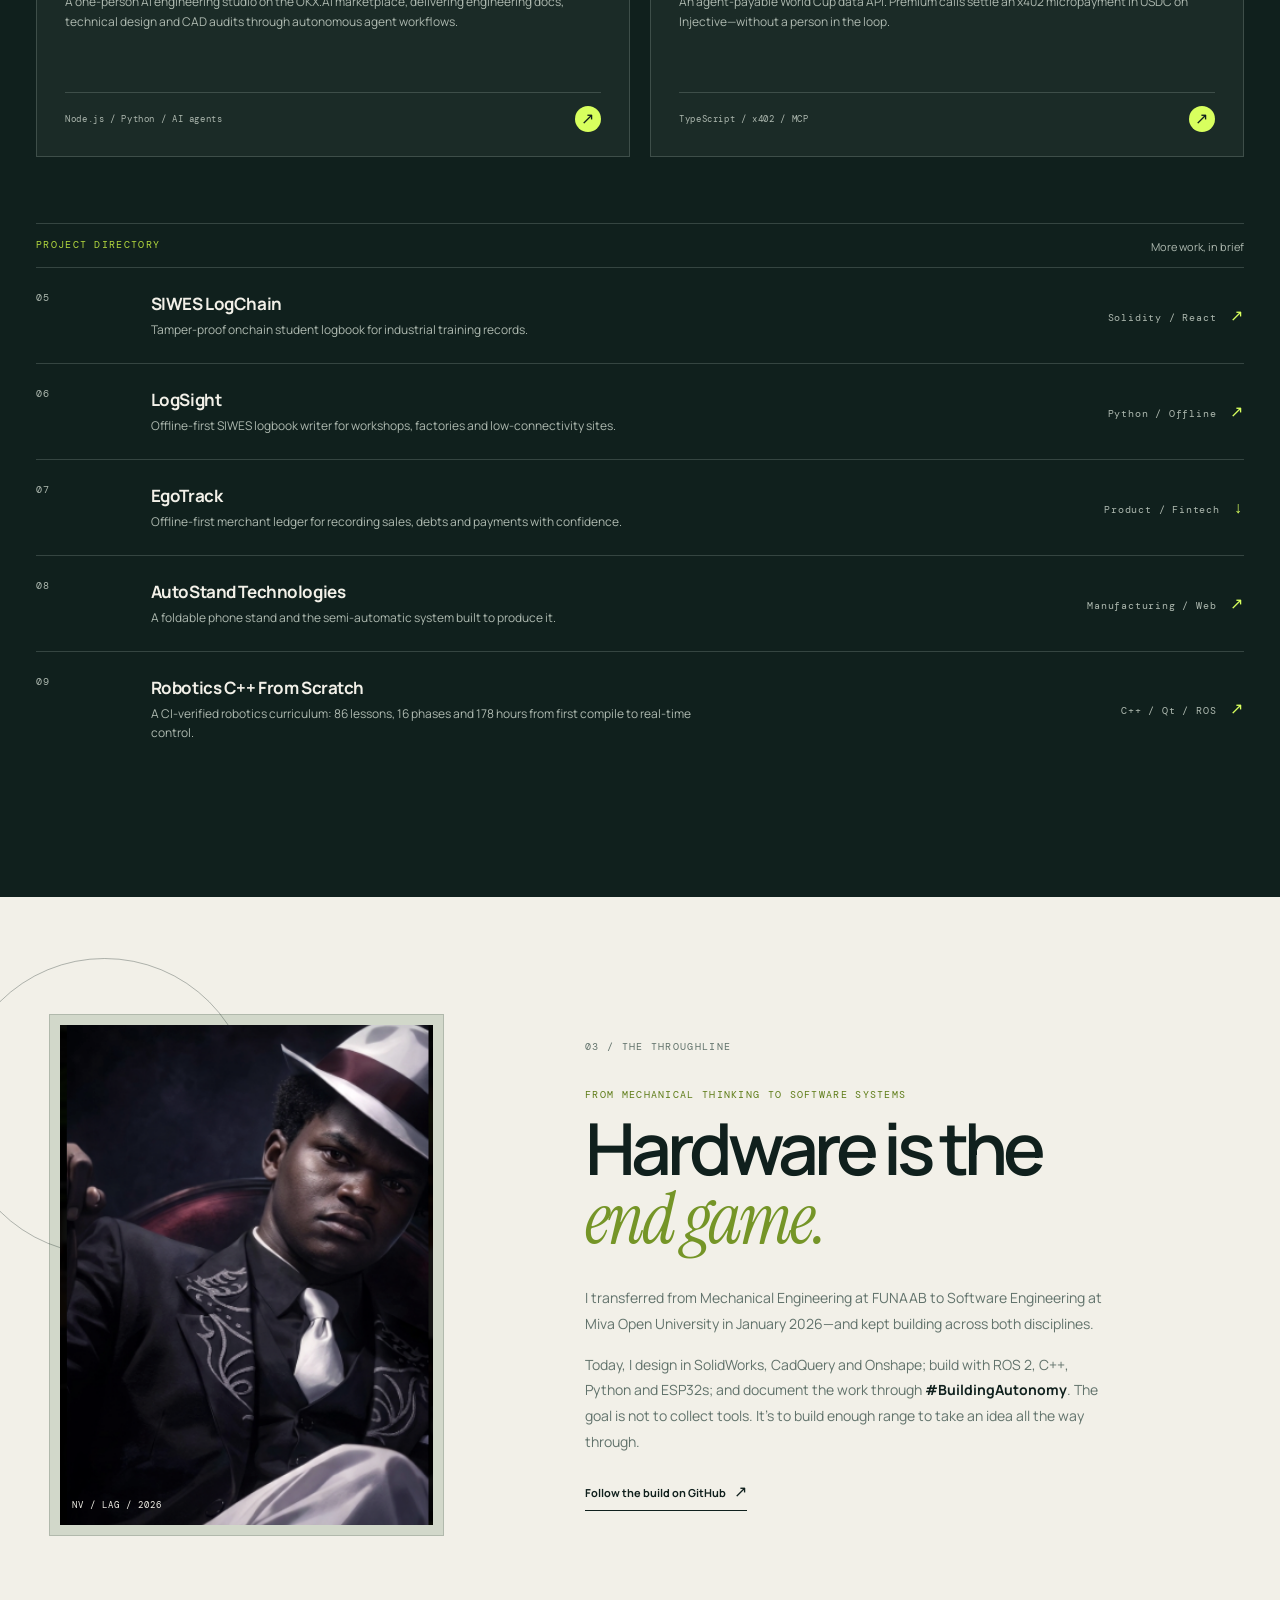
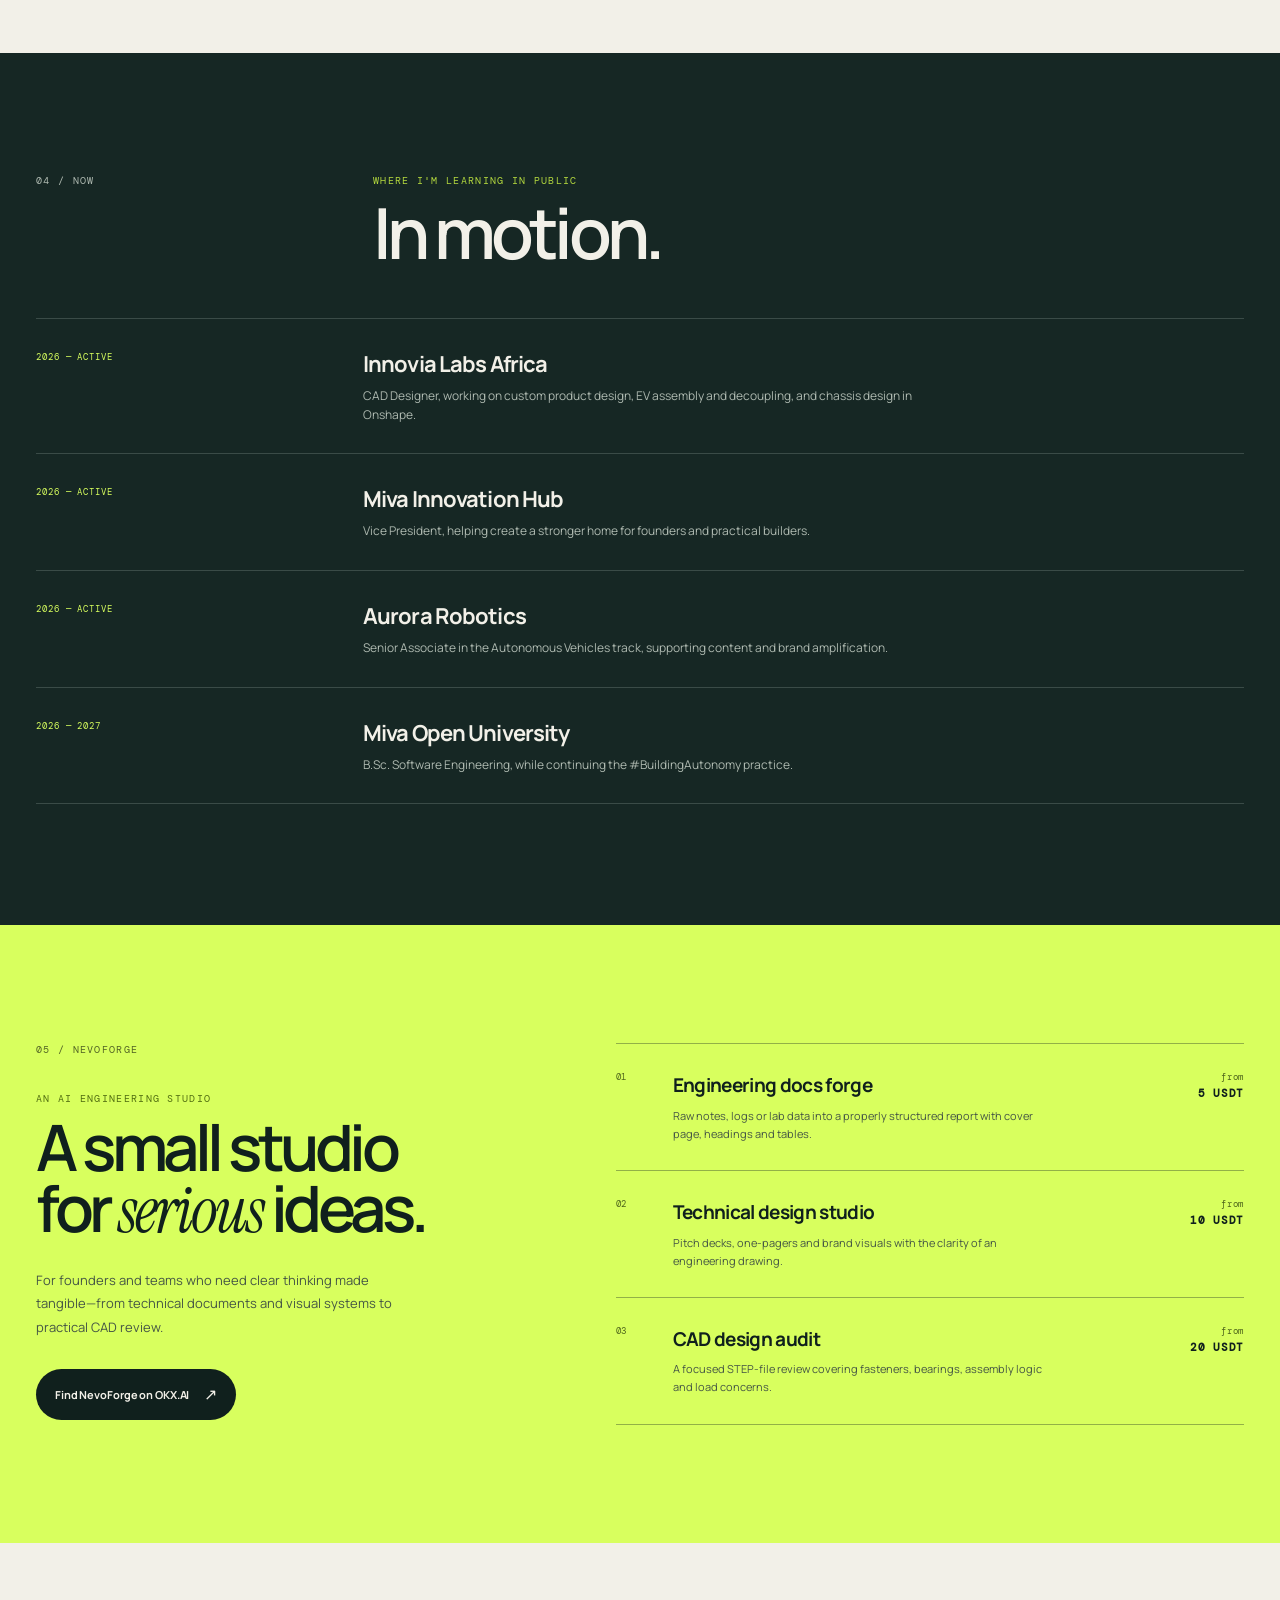
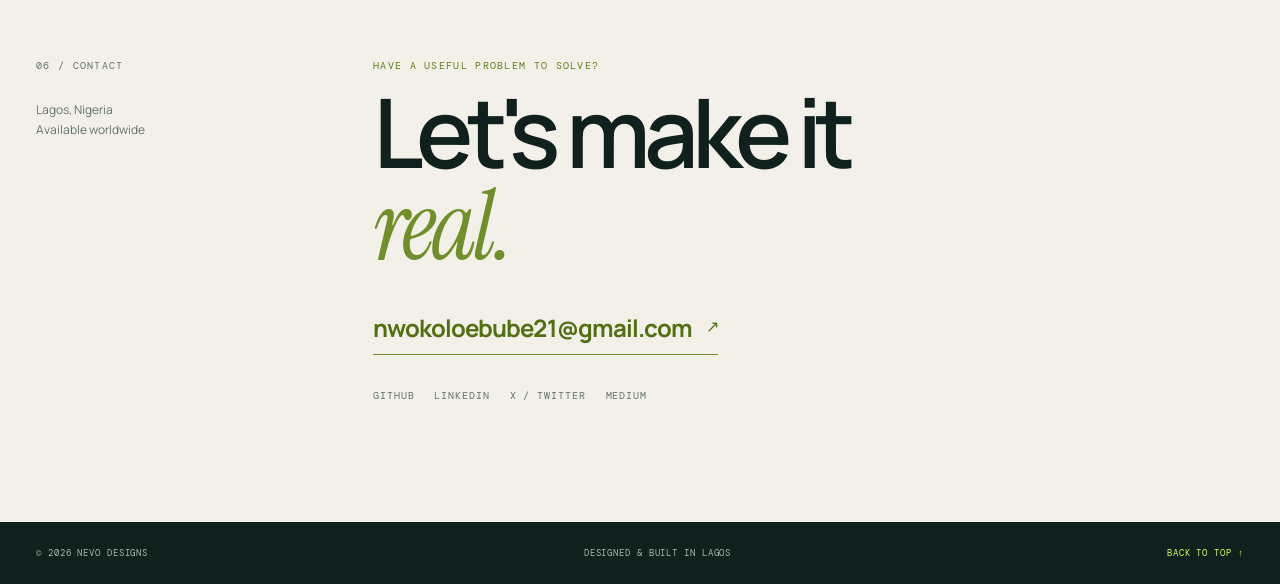
==== commit 7ef412f3: "Add AGBE and robotics curriculum to portfolio" ====
--- a/index.html
+++ b/index.html
@@ -83,7 +83,7 @@
         </div>
         <div class="hero-bottom reveal">
           <span class="signal"><i></i> Currently building</span>
-          <span>CircuitCoach · NevoForge · #BuildingAutonomy</span>
+          <span>AGBE · CircuitCoach · NevoForge</span>
           <a href="#work" aria-label="Scroll to selected work">SCROLL <b>↓</b></a>
         </div>
       </div>
@@ -104,6 +104,24 @@
           <p class="section-label">02 / SELECTED WORK</p>
           <div><p class="overline">A few systems I&apos;ve taken from question to proof</p><h2 id="work-title">Useful by <em>design.</em></h2></div>
         </div>
+
+        <article class="agbe-spotlight reveal">
+          <div class="agbe-art" aria-label="AGBE offline farm advisor illustration">
+            <div class="agbe-art-label"><span>AGBE / 001</span><span>OFFLINE FIRST</span></div>
+            <div class="agbe-sun" aria-hidden="true"></div>
+            <div class="agbe-field" aria-hidden="true"><i></i><i></i><i></i><i></i><i></i></div>
+            <div class="agbe-wordmark">ÀGBẸ</div>
+            <div class="agbe-terminal"><span>AGBE-1B / LOCAL</span><p>My maize leaves have holes. What should I check first?</p><b>→ FALL ARMYWORM: inspect the whorl</b></div>
+          </div>
+          <div class="agbe-copy">
+            <div class="project-topline"><span>PRJ. 001</span><span>DEEP TECH / 2026</span></div>
+            <h3>AGBE</h3>
+            <p class="project-summary">An offline agricultural extension model for African smallholders.</p>
+            <p class="project-detail">Àgbẹ̀ means farmer in Yoruba. AGBE is a 1B model tuned on West and Central African agronomy, built to answer questions about crops, pests, livestock, soils, storage and market access on an ordinary 8 GB laptop—with no internet, API key or data cost.</p>
+            <div class="tag-list"><span>Gemma 3 1B</span><span>llama.cpp</span><span>GGUF</span><span>Python</span></div>
+            <div class="project-links"><a href="https://agbe-farm.vercel.app">Visit project <b>↗</b></a><a href="https://github.com/nevodesigns/agbe">GitHub <b>↗</b></a></div>
+          </div>
+        </article>
 
         <article class="featured-project project-circuit reveal">
           <div class="featured-visual circuit-visual" aria-label="CircuitCoach interface illustration">
@@ -119,7 +137,7 @@
             <div class="visual-corner">LIVE SIMULATION / 17 FAULT CODES</div>
           </div>
           <div class="featured-copy">
-            <div class="project-topline"><span>PRJ. 001</span><span>2026</span></div>
+            <div class="project-topline"><span>PRJ. 002</span><span>2026</span></div>
             <h3>Circuit<br><em>Coach.</em></h3>
             <p class="project-summary">An AI-adaptive embedded systems simulator for learners without access to a physical lab.</p>
             <p class="project-detail">A breadboard you can genuinely get wrong. CircuitCoach uses a JavaScript netlist solver to read the circuit, checks it against Ohm&apos;s law, and only lets AI word feedback after a deterministic learning system decides help has been earned.</p>
@@ -131,20 +149,21 @@
         <div class="work-grid">
           <article class="project-card project-forge reveal">
             <div class="card-art forge-art" aria-hidden="true"><span class="forge-cross">+</span><div class="forge-orbit"></div><div class="forge-core">NF</div><p>ONE-PERSON<br>AI ENGINEERING<br>STUDIO</p></div>
-            <div class="card-copy"><div class="project-topline"><span>PRJ. 002</span><span>LIVE / ASP #7058</span></div><h3>NevoForge</h3><p>A one-person AI engineering studio on the OKX.AI marketplace, delivering engineering docs, technical design and CAD audits through autonomous agent workflows.</p><div class="card-footer"><span>Node.js / Python / AI agents</span><a href="https://github.com/nevodesigns/nevoforge" aria-label="View NevoForge on GitHub">↗</a></div></div>
+            <div class="card-copy"><div class="project-topline"><span>PRJ. 003</span><span>LIVE / ASP #7058</span></div><h3>NevoForge</h3><p>A one-person AI engineering studio on the OKX.AI marketplace, delivering engineering docs, technical design and CAD audits through autonomous agent workflows.</p><div class="card-footer"><span>Node.js / Python / AI agents</span><a href="https://github.com/nevodesigns/nevoforge" aria-label="View NevoForge on GitHub">↗</a></div></div>
           </article>
           <article class="project-card project-golazo reveal">
             <div class="card-art golazo-art" aria-hidden="true"><span class="score-number">90</span><div class="goal-line"></div><div class="goal-ball"></div><p>x402 / USDC<br>ON INJECTIVE</p><span class="golazo-asterisk">✦</span></div>
-            <div class="card-copy"><div class="project-topline"><span>PRJ. 003</span><span>SETTLED</span></div><h3>Golazo</h3><p>An agent-payable World Cup data API. Premium calls settle an x402 micropayment in USDC on Injective—without a person in the loop.</p><div class="card-footer"><span>TypeScript / x402 / MCP</span><a href="https://github.com/nevodesigns/golazo" aria-label="View Golazo on GitHub">↗</a></div></div>
+            <div class="card-copy"><div class="project-topline"><span>PRJ. 004</span><span>SETTLED</span></div><h3>Golazo</h3><p>An agent-payable World Cup data API. Premium calls settle an x402 micropayment in USDC on Injective—without a person in the loop.</p><div class="card-footer"><span>TypeScript / x402 / MCP</span><a href="https://github.com/nevodesigns/golazo" aria-label="View Golazo on GitHub">↗</a></div></div>
           </article>
         </div>
 
         <div class="project-directory reveal">
           <div class="directory-heading"><p class="overline">PROJECT DIRECTORY</p><p>More work, in brief</p></div>
-          <a href="https://github.com/nevodesigns/siwes-logchain" class="directory-item"><span>04</span><div><b>SIWES LogChain</b><p>Tamper-proof onchain student logbook for industrial training records.</p></div><small>Solidity / React <i>↗</i></small></a>
-          <a href="https://github.com/nevodesigns/logsight" class="directory-item"><span>05</span><div><b>LogSight</b><p>Offline-first SIWES logbook writer for workshops, factories and low-connectivity sites.</p></div><small>Python / Offline <i>↗</i></small></a>
-          <a href="#about" class="directory-item"><span>06</span><div><b>EgoTrack</b><p>Offline-first merchant ledger for recording sales, debts and payments with confidence.</p></div><small>Product / Fintech <i>↓</i></small></a>
-          <a href="https://nevodesigns.github.io/autostand-technologies/" class="directory-item"><span>07</span><div><b>AutoStand Technologies</b><p>A foldable phone stand and the semi-automatic system built to produce it.</p></div><small>Manufacturing / Web <i>↗</i></small></a>
+          <a href="https://github.com/nevodesigns/siwes-logchain" class="directory-item"><span>05</span><div><b>SIWES LogChain</b><p>Tamper-proof onchain student logbook for industrial training records.</p></div><small>Solidity / React <i>↗</i></small></a>
+          <a href="https://github.com/nevodesigns/logsight" class="directory-item"><span>06</span><div><b>LogSight</b><p>Offline-first SIWES logbook writer for workshops, factories and low-connectivity sites.</p></div><small>Python / Offline <i>↗</i></small></a>
+          <a href="#about" class="directory-item"><span>07</span><div><b>EgoTrack</b><p>Offline-first merchant ledger for recording sales, debts and payments with confidence.</p></div><small>Product / Fintech <i>↓</i></small></a>
+          <a href="https://nevodesigns.github.io/autostand-technologies/" class="directory-item"><span>08</span><div><b>AutoStand Technologies</b><p>A foldable phone stand and the semi-automatic system built to produce it.</p></div><small>Manufacturing / Web <i>↗</i></small></a>
+          <a href="https://github.com/nevodesigns/robotics-cpp-from-scratch" class="directory-item"><span>09</span><div><b>Robotics C++ From Scratch</b><p>A CI-verified robotics curriculum: 86 lessons, 16 phases and 178 hours from first compile to real-time control.</p></div><small>C++ / Qt / ROS <i>↗</i></small></a>
         </div>
       </div>
     </section>
--- a/styles-mono.css
+++ b/styles-mono.css
@@ -51,6 +51,9 @@
 .work-grid { display: grid; grid-template-columns: 1fr 1fr; gap: 20px; margin-top: 21px; }.project-card { overflow: hidden; border: 1px solid var(--line); background: var(--ink-soft); }.card-art { height: 284px; position: relative; overflow: hidden; }.forge-art { background: #b9eb9b; color: var(--ink); }.forge-art::before { content: ""; position: absolute; inset: 0; opacity: .4; background-image: linear-gradient(rgba(16,32,29,.23) 1px, transparent 1px), linear-gradient(90deg, rgba(16,32,29,.23) 1px, transparent 1px); background-size: 28px 28px; }.forge-cross, .golazo-asterisk { position: absolute; z-index: 2; top: 15px; right: 21px; font: 35px var(--serif); }.forge-orbit { position: absolute; left: 23%; top: 7%; width: 54%; aspect-ratio: 1; border: 1px dashed rgba(16,32,29,.46); border-radius: 50%; }.forge-core { position: absolute; z-index: 2; left: 35%; top: 28%; width: 30%; aspect-ratio: 1; display: grid; place-items: center; border-radius: 50%; background: var(--ink); color: var(--lime); font: 28px var(--serif); letter-spacing: -.14em; }.forge-art p, .golazo-art p { position: absolute; z-index: 2; bottom: 17px; left: 20px; margin: 0; font: 9px/1.55 var(--mono); letter-spacing: .1em; }.golazo-art { background: #2b4148; color: #edf1e8; }.golazo-art::before { content: ""; position: absolute; width: 120%; height: 1px; top: 64%; left: -10%; background: rgba(237,241,232,.28); transform: rotate(-20deg); }.score-number { position: absolute; top: -13%; left: 7%; color: #d6ff56; font-size: 245px; line-height: 1; letter-spacing: -.15em; font-weight: 800; opacity: .97; }.goal-line { position: absolute; right: 16%; top: 21%; width: 35%; height: 53%; border: 1px solid rgba(237,241,232,.65); }.goal-line::after { content: ""; position: absolute; left: 50%; top: 0; height: 100%; border-left: 1px solid rgba(237,241,232,.3); }.goal-ball { position: absolute; right: 27%; bottom: 23%; width: 25px; aspect-ratio: 1; border-radius: 50%; border: 5px dotted #d6ff56; background: #edf1e8; }.golazo-asterisk { color: #d6ff56; }.card-copy { padding: 27px 28px 24px; }.card-copy h3 { margin: 20px 0 11px; font-size: 33px; letter-spacing: -.065em; line-height: 1; }.card-copy p { min-height: 76px; margin: 0; color: var(--mist); font-size: 12px; line-height: 1.7; }.card-footer { display: flex; align-items: center; justify-content: space-between; gap: 12px; margin-top: 24px; padding-top: 13px; border-top: 1px solid var(--line); color: var(--mist); font: 9px var(--mono); letter-spacing: .07em; }.card-footer a { display: grid; place-items: center; width: 26px; height: 26px; color: var(--ink); background: var(--lime); border-radius: 50%; font-size: 16px; transition: transform .2s; }.project-card:hover .card-footer a { transform: translate(2px,-2px); }
 .project-directory { margin-top: 66px; border-top: 1px solid var(--line); }.directory-heading { display: flex; justify-content: space-between; padding: 14px 0 12px; color: var(--mist); font-size: 11px; }.directory-heading p { margin: 0; }.directory-item { display: grid; grid-template-columns: 8% 1fr 22%; gap: 18px; padding: 23px 0; border-top: 1px solid var(--line); transition: padding .25s, color .2s; }.directory-item:hover { padding-inline: 11px; color: var(--lime); }.directory-item > span, .directory-item small { color: var(--mist); font: 10px var(--mono); letter-spacing: .08em; }.directory-item b { display: block; font-size: 17px; letter-spacing: -.025em; }.directory-item p { margin: 4px 0 0; max-width: 570px; color: var(--mist); font-size: 12px; }.directory-item small { align-self: center; text-align: right; }.directory-item i { color: var(--lime); font-style: normal; font-size: 16px; margin-left: 7px; }
 
+/* AGBE: an independent visual language for a field-ready, offline model. */
+.agbe-spotlight { display: grid; grid-template-columns: minmax(0, 1.12fr) minmax(280px, .88fr); gap: clamp(42px, 8vw, 114px); align-items: center; padding: 0 0 43px; margin-bottom: 20px; border-bottom: 1px solid var(--line); }.agbe-art { min-height: 446px; overflow: hidden; position: relative; color: #19301c; background: #e7d88c; background-image: linear-gradient(135deg, #eff0b4, #d8cf7c 55%, #8fbd6e); }.agbe-art::before { content: ""; position: absolute; width: 56%; aspect-ratio: 1; top: -22%; right: -9%; border-radius: 50%; background: #f9f0b7; box-shadow: 0 0 0 1px rgba(25,48,28,.2); }.agbe-art::after { content: ""; position: absolute; inset: 0; opacity: .22; background-image: radial-gradient(#365b35 1px, transparent 1px); background-size: 13px 13px; }.agbe-art-label { position: absolute; z-index: 3; top: 22px; left: 24px; right: 24px; display: flex; justify-content: space-between; font: 9px var(--mono); letter-spacing: .1em; }.agbe-sun { position: absolute; z-index: 1; top: 20%; right: 16%; width: 18%; aspect-ratio: 1; border-radius: 50%; background: #f9e866; box-shadow: 0 0 0 11px rgba(249,232,102,.2); }.agbe-field { position: absolute; z-index: 1; inset: 49% -12% -14%; transform: rotate(-9deg); background: repeating-linear-gradient(180deg, transparent 0 23px, rgba(37,91,44,.75) 24px 29px, transparent 30px 55px); }.agbe-field i { position: absolute; width: 9px; height: 24px; border-radius: 100% 0 100% 0; border: 3px solid #2d6b3a; }.agbe-field i:nth-child(1) { left: 19%; top: 19%; transform: rotate(-48deg); }.agbe-field i:nth-child(2) { left: 39%; top: 33%; transform: rotate(32deg); }.agbe-field i:nth-child(3) { left: 72%; top: 9%; transform: rotate(-19deg); }.agbe-field i:nth-child(4) { left: 57%; top: 67%; transform: rotate(27deg); }.agbe-field i:nth-child(5) { left: 86%; top: 42%; transform: rotate(-31deg); }.agbe-wordmark { position: absolute; z-index: 3; top: 31%; left: 9%; font: clamp(78px, 10vw, 140px) var(--serif); letter-spacing: -.13em; line-height: .8; }.agbe-terminal { position: absolute; z-index: 4; right: 8%; bottom: 10%; width: min(67%, 336px); padding: 14px 15px; background: #193b27; color: #e9f0c6; box-shadow: 10px 11px 0 rgba(25,48,28,.18); }.agbe-terminal span { display: block; color: #b8e35e; font: 8px var(--mono); letter-spacing: .1em; }.agbe-terminal p { margin: 9px 0 6px; font: 10px/1.55 var(--mono); }.agbe-terminal b { color: #cfea71; font: 8px var(--mono); letter-spacing: .02em; }.agbe-copy { max-width: 455px; }.agbe-copy h3 { margin: 17px 0 14px; color: #e4ee98; font: clamp(58px, 6vw, 82px) var(--serif); letter-spacing: -.1em; line-height: .7; }.agbe-copy .project-summary { margin: 0; max-width: 380px; font-size: 19px; line-height: 1.3; letter-spacing: -.035em; }.agbe-copy .project-detail { margin: 19px 0 0; color: var(--mist); font-size: 12px; line-height: 1.75; }
+
 /* story and now */
 .about-section { overflow: hidden; background: var(--paper); color: var(--ink); padding-block: 117px; }.about-layout { display: grid; grid-template-columns: .78fr 1.22fr; align-items: center; gap: clamp(50px, 10vw, 155px); }.about-photo-block { position: relative; }.about-photo-wrap { position: relative; width: min(100%, 395px); margin-inline: auto; padding: 10px; border: 1px solid var(--dark-line); background: #d2d8ca; }.about-photo-wrap::before { content: ""; position: absolute; z-index: 0; width: 75%; aspect-ratio: 1; border: 1px solid rgba(16,32,29,.3); border-radius: 50%; left: -24%; top: -11%; }.about-photo-wrap img { position: relative; z-index: 1; height: 500px; width: 100%; object-fit: cover; object-position: 50% 20%; filter: contrast(1.04) saturate(.8); }.photo-code { position: absolute; z-index: 2; bottom: 24px; left: 22px; color: var(--paper); font: 9px var(--mono); letter-spacing: .11em; }.about-content .section-label { margin-bottom: 35px; }.about-content .overline { margin-bottom: 13px; color: #5e7c18; }.about-content h2 { font-size: clamp(51px, 5.6vw, 77px); }.about-content h2 em { color: #759527; }.about-body { max-width: 530px; margin-top: 32px; color: var(--fog); font-size: 14px; line-height: 1.85; }.about-body p { margin: 0 0 15px; }.about-body strong { color: var(--ink); }.about-link { margin-top: 10px; color: var(--ink); border-color: var(--ink); }.about-link:hover { color: #718f28; border-color: #718f28; }
 .now-section { background: #162724; padding-block: 121px; }.now-head { margin-bottom: 52px; }.timeline { list-style: none; margin: 0; padding: 0; border-top: 1px solid var(--line); }.timeline li { display: grid; grid-template-columns: 25% 1fr; gap: 25px; padding: 28px 0 29px; border-bottom: 1px solid var(--line); }.timeline li > span { padding-top: 4px; color: var(--lime); font: 9px var(--mono); letter-spacing: .1em; }.timeline h3 { margin: 0; font-size: 22px; letter-spacing: -.04em; }.timeline p { margin: 6px 0 0; max-width: 550px; color: var(--mist); font-size: 12px; }
@@ -66,6 +69,6 @@
 @media (max-width: 850px) {
   :root { --page: min(100% - 40px, 640px); }.site-header { height: 70px; padding-inline: 20px; }.desktop-nav, .availability-pill { display: none; }.menu-button { display: block; }.mobile-menu { position: fixed; z-index: 19; inset: 0; padding: 101px 20px 25px; display: flex; flex-direction: column; justify-content: space-between; background: var(--ink); opacity: 0; visibility: hidden; pointer-events: none; transform: translateY(-2%); transition: opacity .25s, visibility .25s, transform .25s; }.mobile-menu.is-open { opacity: 1; visibility: visible; pointer-events: all; transform: none; }.mobile-menu nav { display: grid; }.mobile-menu nav a { display: flex; justify-content: space-between; padding: 15px 0; border-bottom: 1px solid var(--line); font-size: 34px; font-weight: 600; letter-spacing: -.06em; }.mobile-menu nav a span { color: var(--lime); font: 10px var(--mono); padding-top: 10px; }.mobile-email { display: flex; justify-content: space-between; align-items: center; color: var(--lime); font-size: 13px; font-weight: 600; }.mobile-email b { font: 21px var(--mono); }.menu-button.is-open span:first-of-type { transform: translateY(2.5px) rotate(45deg); }.menu-button.is-open span:last-of-type { transform: translateY(-2.5px) rotate(-45deg); }
   .hero, .hero-inner { min-height: auto; }.hero-inner { display: flex; flex-direction: column; padding-top: 111px; padding-bottom: 31px; }.hero-meta { order: 0; width: 100%; margin-bottom: 49px; }.hero-copy { width: 100%; }.hero h1 { font-size: clamp(52px, 14vw, 75px); }.hero-intro { margin-top: 23px; font-size: 14px; }.hero-portrait { order: 3; align-self: center; justify-self: auto; width: min(82%, 345px); margin: 52px 0 45px; }.hero-bottom { order: 4; width: 100%; grid-template-columns: 1fr; gap: 11px; padding-top: 20px; }.hero-bottom a { display: none; }.portrait-ring { right: -52px; }
-  .statement { min-height: 0; padding-block: 76px; display: grid; grid-template-columns: 1fr; gap: 30px; }.statement-copy { font-size: clamp(29px, 8vw, 43px); }.statement-aside { padding: 20px 0 0; border-top: 1px solid var(--dark-line); border-left: 0; }.section-head, .about-layout, .studio-layout, .contact-layout { grid-template-columns: 1fr; gap: 28px; }.work-section, .now-section { padding-block: 80px; }.section-head { margin-bottom: 38px; }.featured-project { grid-template-columns: 1fr; gap: 34px; padding-block: 26px 33px; }.featured-visual { min-height: auto; aspect-ratio: .94; }.featured-copy h3 { font-size: 65px; }.work-grid { grid-template-columns: 1fr; }.project-directory { margin-top: 47px; }.directory-item { grid-template-columns: 33px 1fr; gap: 12px; }.directory-item small { display: none; }.directory-item p { font-size: 11px; }.about-section { padding-block: 79px; }.about-photo-wrap { margin-left: 0; width: min(100%, 330px); }.about-photo-wrap img { height: 432px; }.about-content h2 { font-size: clamp(51px, 13vw, 69px); }.now-head { margin-bottom: 35px; }.timeline li { grid-template-columns: 1fr; gap: 9px; padding-block: 22px; }.studio-section { padding-block: 78px; }.studio-title .section-label { margin-bottom: 27px; }.service { grid-template-columns: 26px 1fr; gap: 12px; }.service small { grid-column: 2; text-align: left; }.contact-section { padding-block: 77px; }.contact-main h2 { font-size: clamp(58px, 16vw, 88px); }.contact-side { margin: 0; }.site-footer .page-width { display: grid; grid-template-columns: 1fr auto; gap: 9px; }.site-footer span:nth-child(2) { grid-column: 1; }.site-footer a { grid-row: span 2; }
+  .statement { min-height: 0; padding-block: 76px; display: grid; grid-template-columns: 1fr; gap: 30px; }.statement-copy { font-size: clamp(29px, 8vw, 43px); }.statement-aside { padding: 20px 0 0; border-top: 1px solid var(--dark-line); border-left: 0; }.section-head, .about-layout, .studio-layout, .contact-layout { grid-template-columns: 1fr; gap: 28px; }.work-section, .now-section { padding-block: 80px; }.section-head { margin-bottom: 38px; }.featured-project, .agbe-spotlight { grid-template-columns: 1fr; gap: 34px; padding-block: 26px 33px; }.featured-visual, .agbe-art { min-height: auto; aspect-ratio: .94; }.agbe-copy h3 { font-size: 71px; }.featured-copy h3 { font-size: 65px; }.work-grid { grid-template-columns: 1fr; }.project-directory { margin-top: 47px; }.directory-item { grid-template-columns: 33px 1fr; gap: 12px; }.directory-item small { display: none; }.directory-item p { font-size: 11px; }.about-section { padding-block: 79px; }.about-photo-wrap { margin-left: 0; width: min(100%, 330px); }.about-photo-wrap img { height: 432px; }.about-content h2 { font-size: clamp(51px, 13vw, 69px); }.now-head { margin-bottom: 35px; }.timeline li { grid-template-columns: 1fr; gap: 9px; padding-block: 22px; }.studio-section { padding-block: 78px; }.studio-title .section-label { margin-bottom: 27px; }.service { grid-template-columns: 26px 1fr; gap: 12px; }.service small { grid-column: 2; text-align: left; }.contact-section { padding-block: 77px; }.contact-main h2 { font-size: clamp(58px, 16vw, 88px); }.contact-side { margin: 0; }.site-footer .page-width { display: grid; grid-template-columns: 1fr auto; gap: 9px; }.site-footer span:nth-child(2) { grid-column: 1; }.site-footer a { grid-row: span 2; }
 }
 @media (max-width: 390px) { :root { --page: calc(100% - 32px); }.hero h1 { font-size: 49px; }.hero-actions { align-items: flex-start; flex-direction: column; gap: 19px; }.breadboard { border-width: 4px; }.board-readout { padding: 7px; }.board-readout strong { font-size: 10px; }.project-topline { font-size: 8px; }.card-copy { padding-inline: 20px; } }
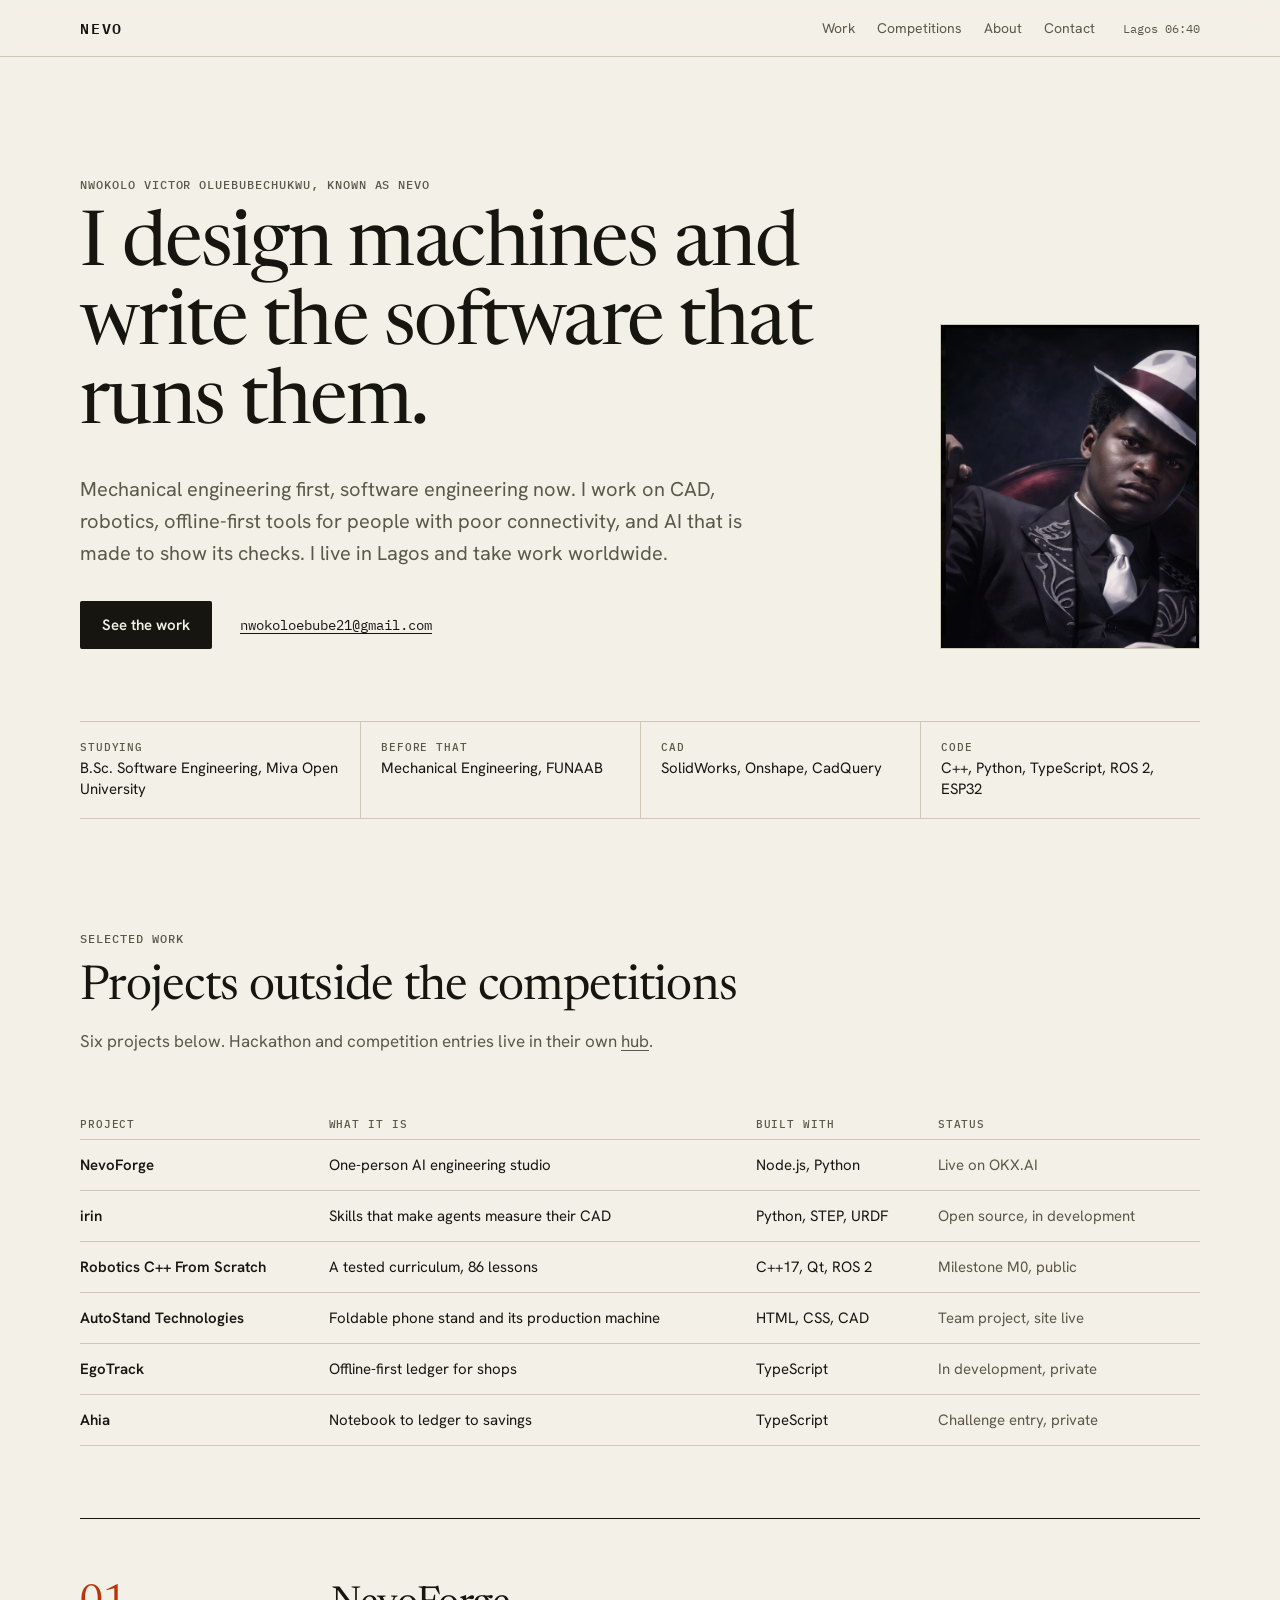
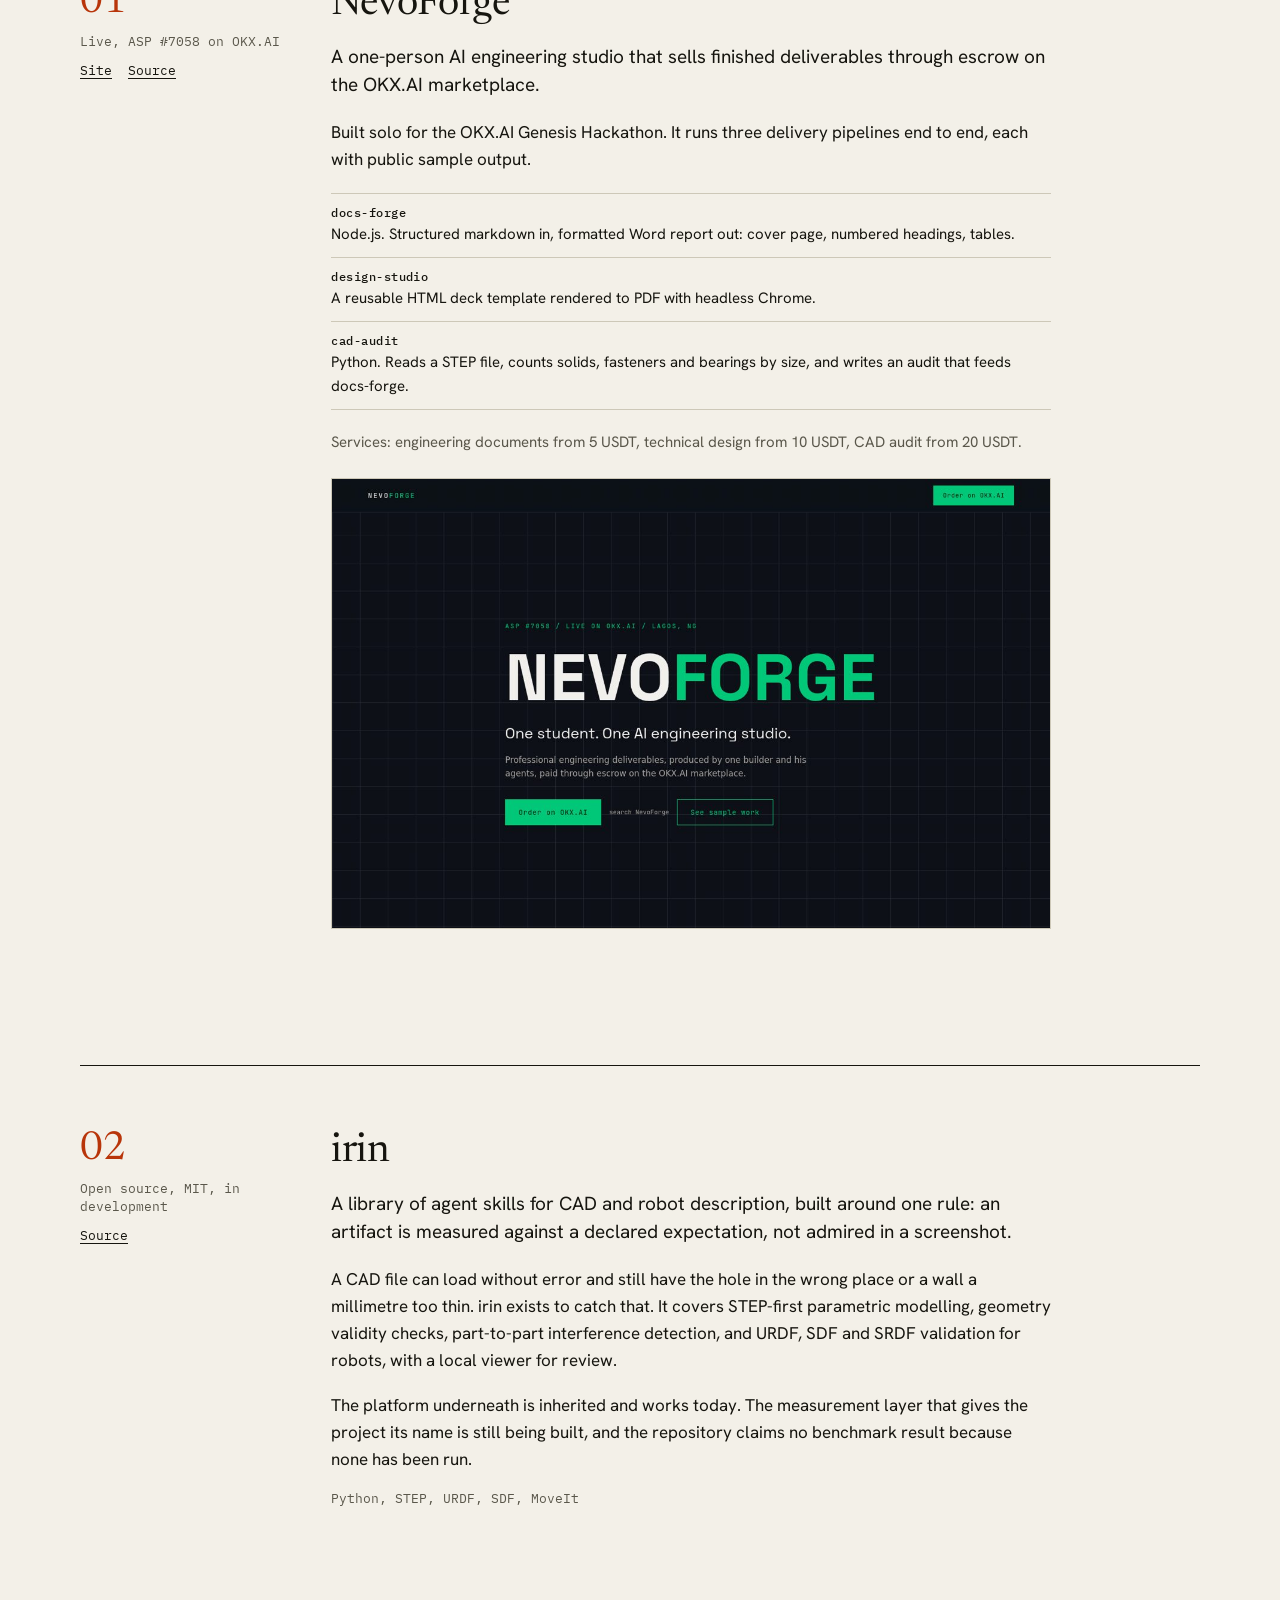
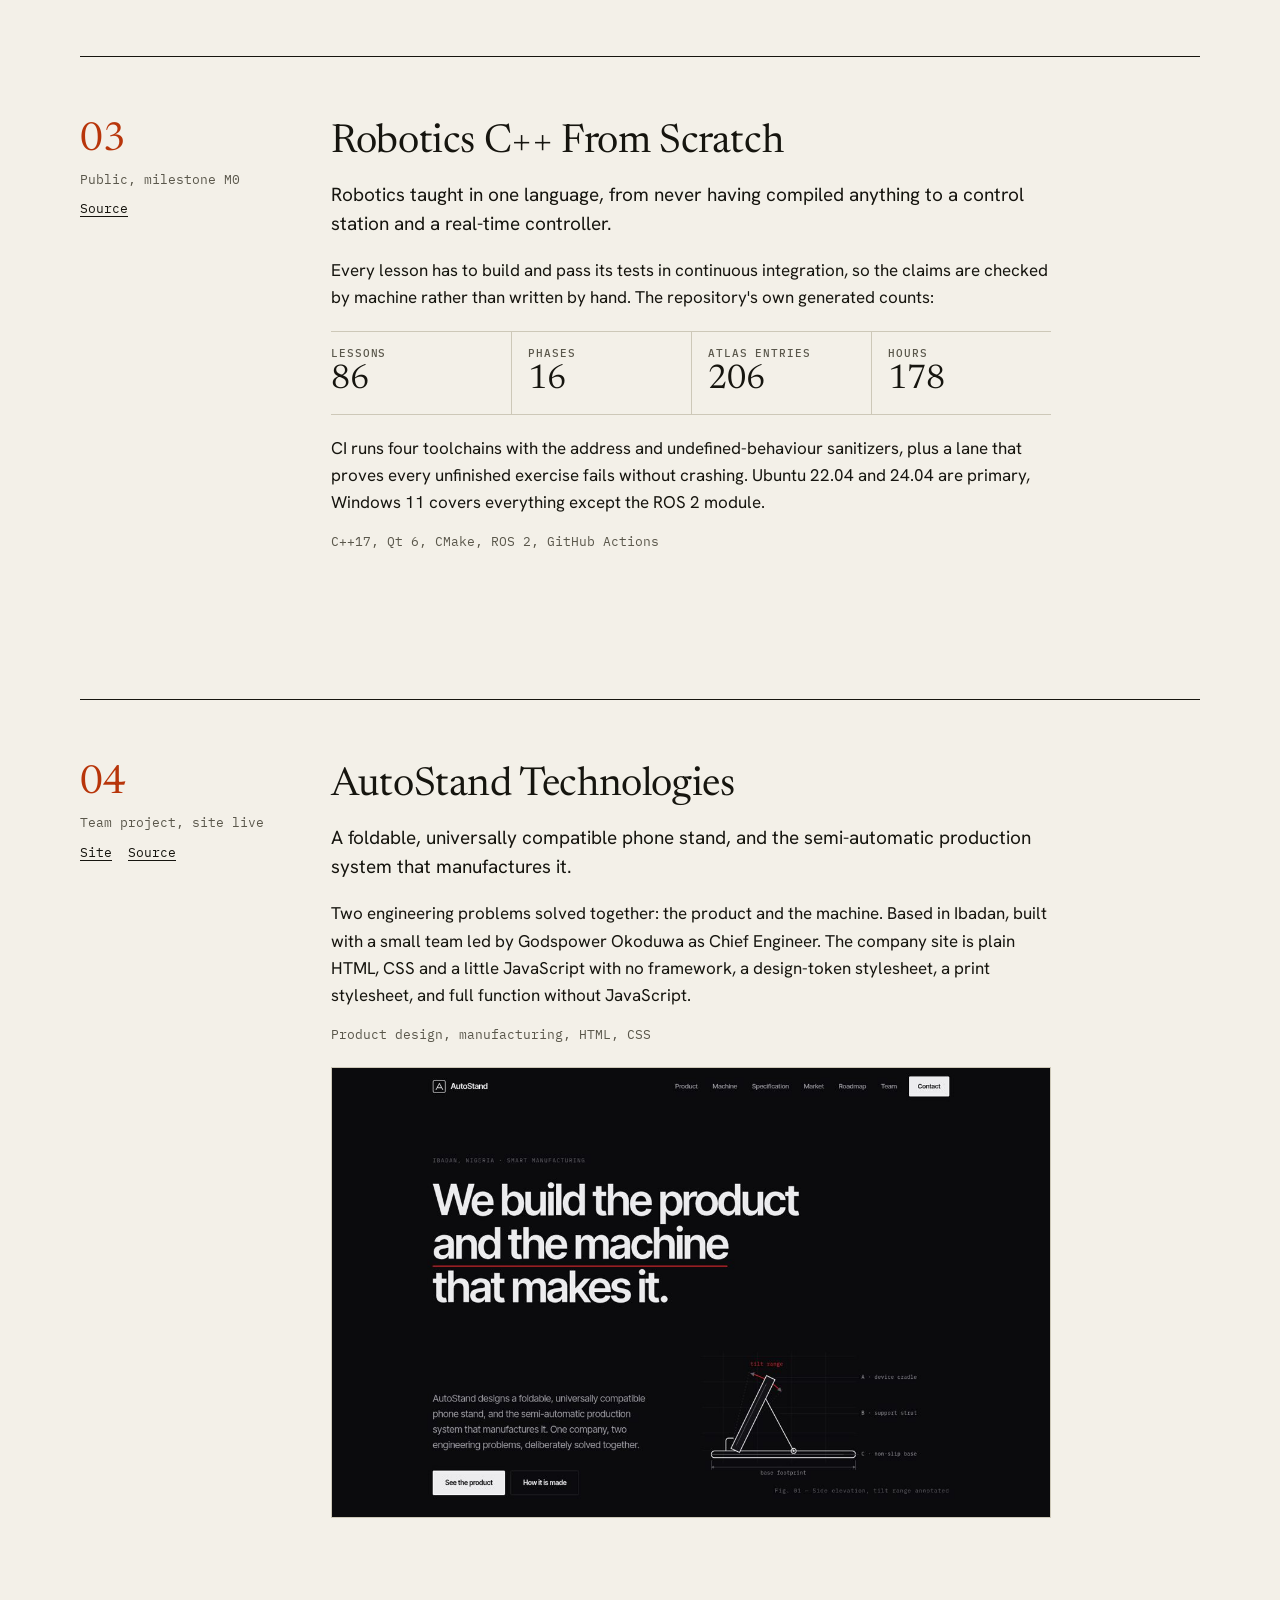
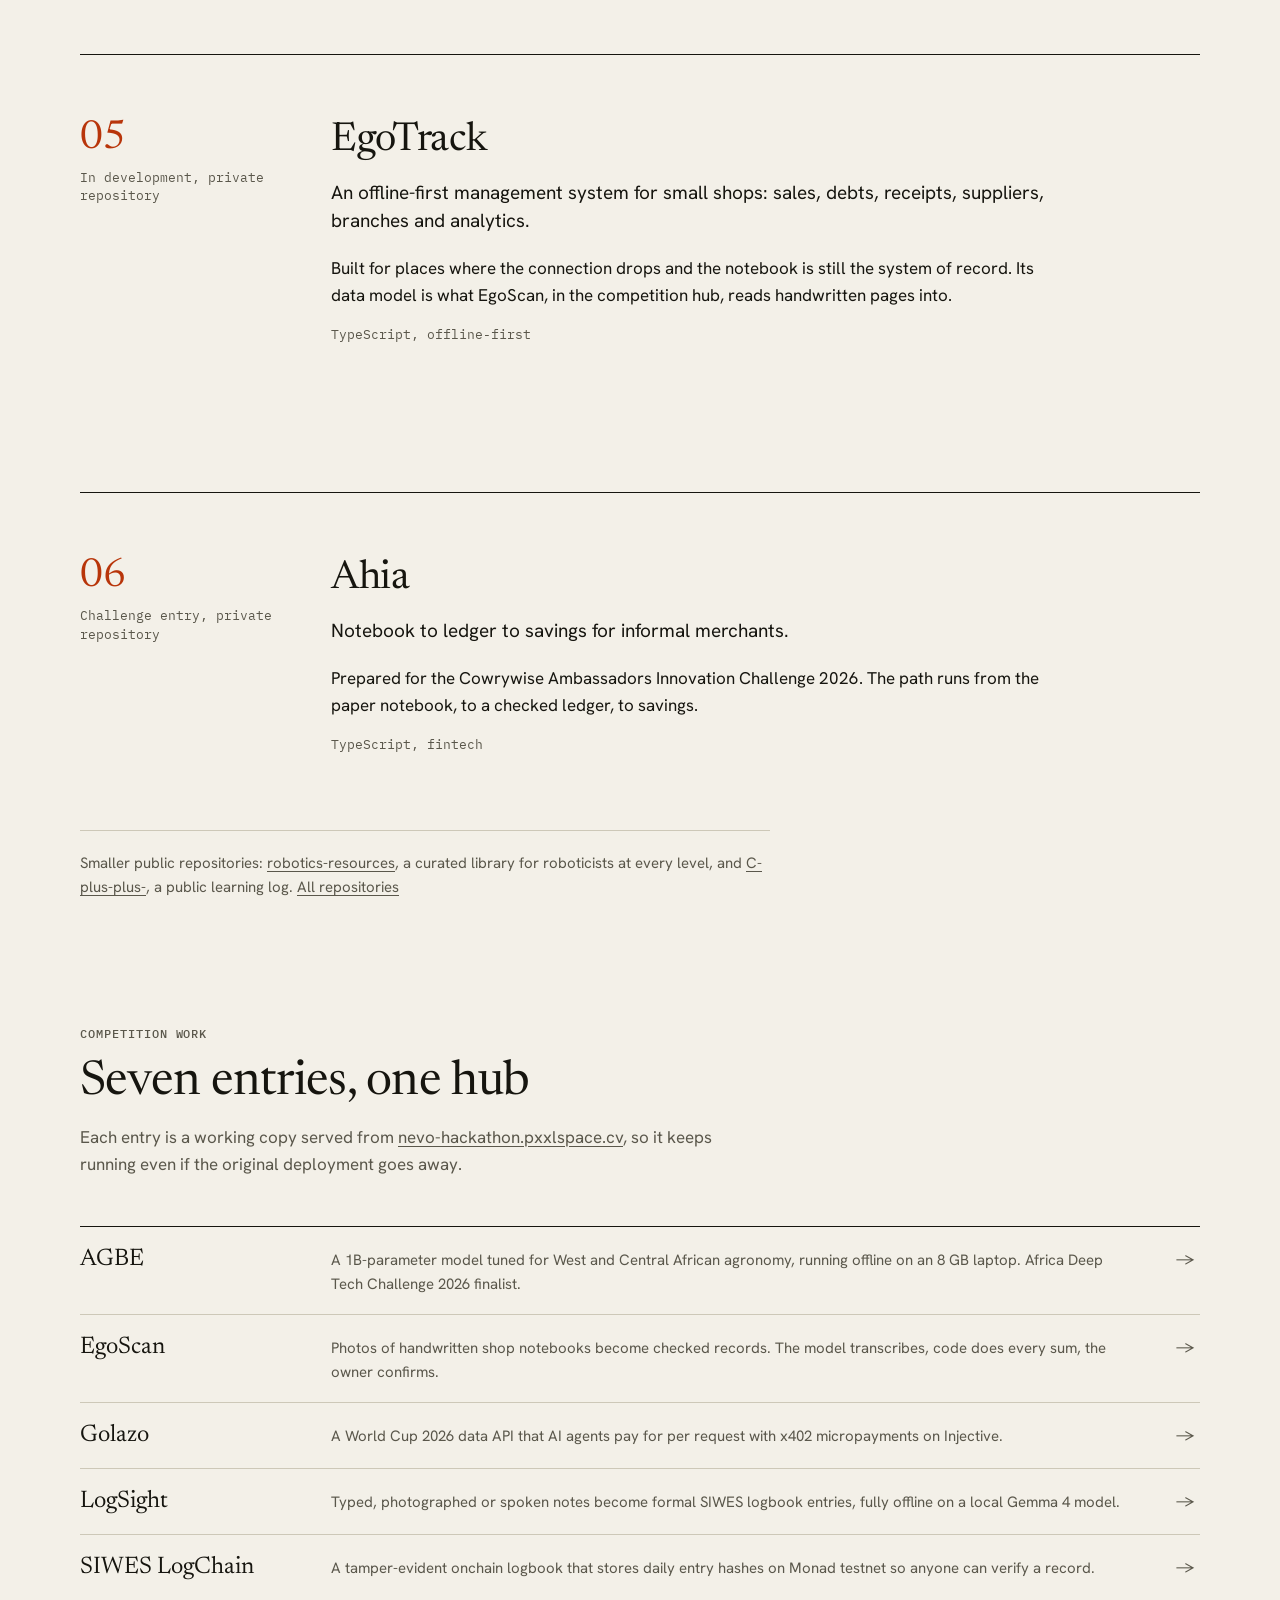
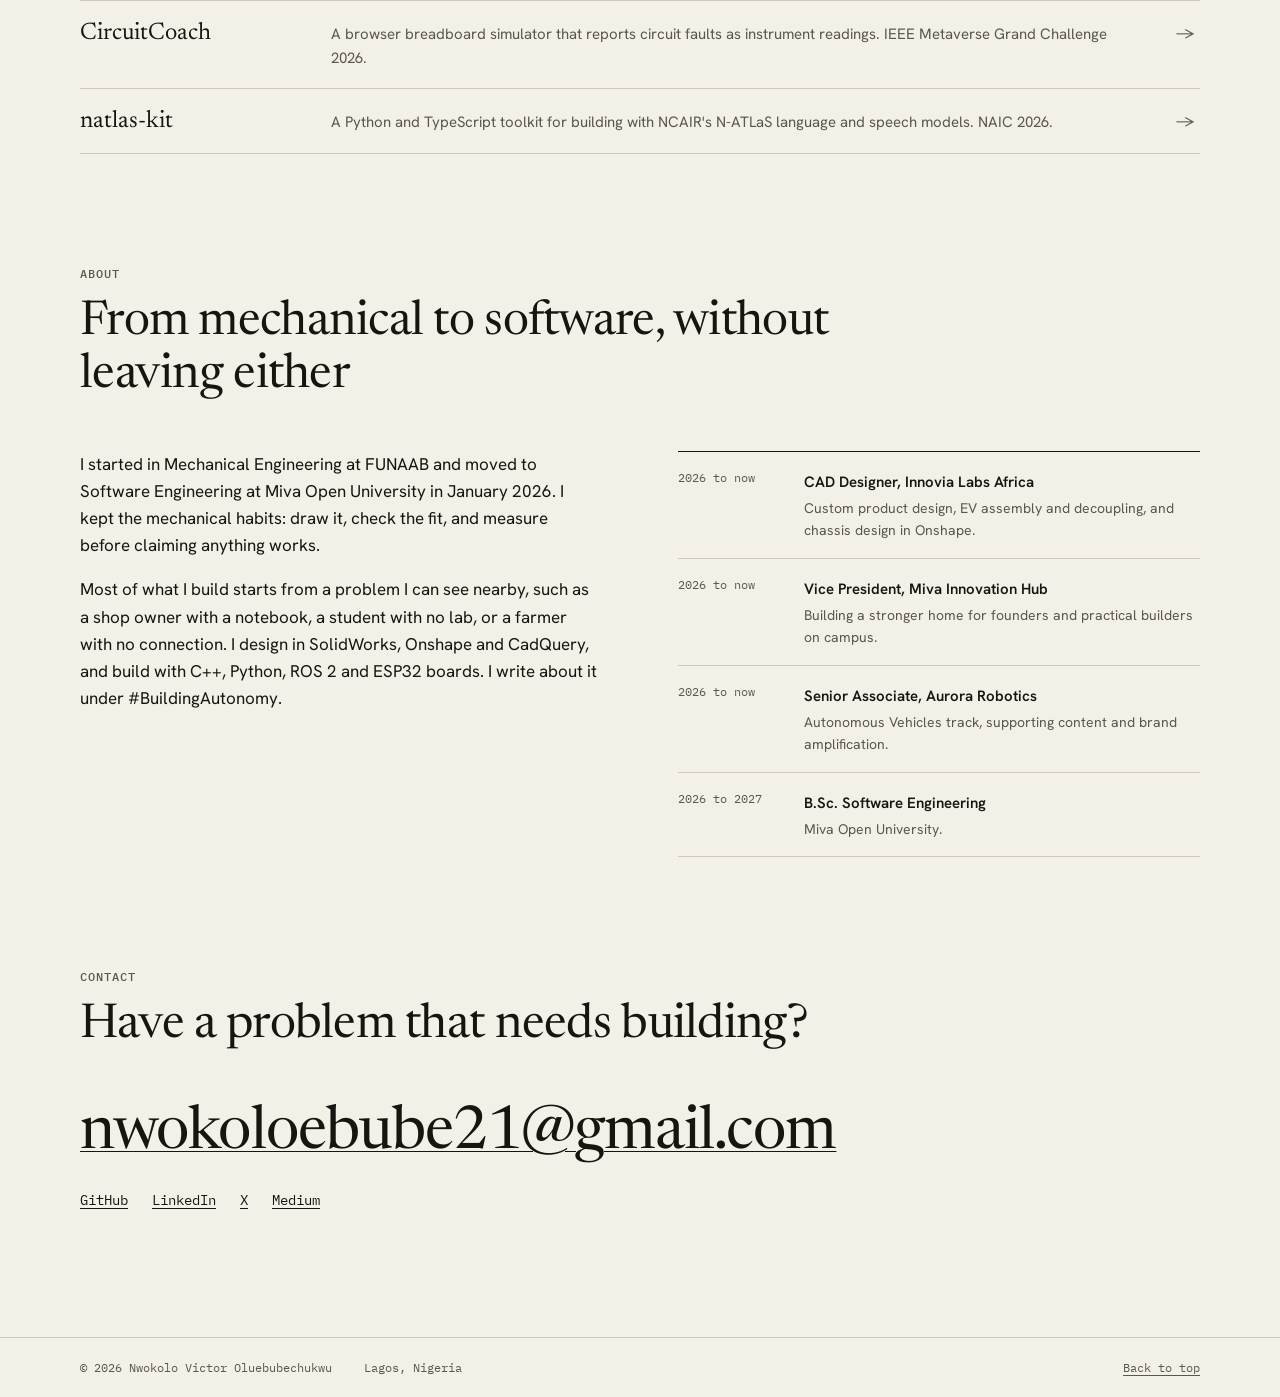
==== commit 4497c35f: "Redesign portfolio: project index, non-hackathon work, hub link for competition entries Co-Authored-" ====
--- a/index.html
+++ b/index.html
@@ -1,218 +1,254 @@
 <!doctype html>
 <html lang="en">
 <head>
-  <meta charset="utf-8">
-  <meta name="viewport" content="width=device-width, initial-scale=1">
-  <meta name="theme-color" content="#0d1717">
-  <title>NEVO — Design Engineering &amp; Autonomous Systems</title>
-  <meta name="description" content="Nwokolo Victor Oluebubechukwu (NEVO) is a Lagos-based design engineer in training, founder of NevoForge, and builder of practical systems for the real world.">
-  <meta name="keywords" content="Nwokolo Victor Oluebubechukwu, NEVO Designs, NevoForge, CircuitCoach, robotics Nigeria, autonomous systems, CAD designer, ROS 2, product design, Lagos">
-  <meta property="og:title" content="NEVO — Design Engineering & Autonomous Systems">
-  <meta property="og:description" content="Building useful systems at the intersection of engineering, learning and autonomy.">
-  <meta property="og:type" content="website">
-  <meta property="og:url" content="https://nevodesigns.github.io/">
-  <meta property="og:image" content="https://nevodesigns.github.io/nevo-logo.png">
-  <link rel="icon" type="image/png" href="nevo-logo.png">
-  <link rel="preconnect" href="https://fonts.googleapis.com">
-  <link rel="preconnect" href="https://fonts.gstatic.com" crossorigin>
-  <link href="https://fonts.googleapis.com/css2?family=DM+Mono:wght@400;500&family=Instrument+Serif:ital@0;1&family=Manrope:wght@400;500;600;700;800&display=swap" rel="stylesheet">
-  <link rel="stylesheet" href="styles-mono.css">
-  <script async src="https://www.googletagmanager.com/gtag/js?id=G-8K43ESNY2X"></script>
-  <script>
-    window.dataLayer = window.dataLayer || [];
-    function gtag(){dataLayer.push(arguments);}
-    gtag('js', new Date());
-    gtag('config', 'G-8K43ESNY2X');
-  </script>
+<meta charset="utf-8">
+<meta name="viewport" content="width=device-width, initial-scale=1">
+<title>Nwokolo Victor Oluebubechukwu (NEVO) | Design and software engineer, Lagos</title>
+<meta name="description" content="NEVO is a mechanical engineer turned software engineer in Lagos. CAD, robotics, offline-first tools and AI engineering. Selected projects, competition work and contact.">
+<meta name="theme-color" content="#f3f0e8">
+<meta property="og:title" content="Nwokolo Victor Oluebubechukwu (NEVO)">
+<meta property="og:description" content="I design machines and write the software that runs them. Selected projects and competition work.">
+<meta property="og:type" content="website">
+<meta property="og:url" content="https://nevodesigns.github.io/">
+<meta property="og:image" content="https://nevodesigns.github.io/assets/img/nevo-logo.png">
+<link rel="icon" type="image/png" href="assets/img/nevo-logo.png">
+<link rel="canonical" href="https://nevodesigns.github.io/">
+<link rel="preconnect" href="https://fonts.googleapis.com">
+<link rel="preconnect" href="https://fonts.gstatic.com" crossorigin>
+<link href="https://fonts.googleapis.com/css2?family=Hanken+Grotesk:wght@400;500;600;700&family=IBM+Plex+Mono:wght@400;500&family=Newsreader:ital,opsz,wght@0,6..72,400;0,6..72,500;1,6..72,400&display=swap" rel="stylesheet">
+<link rel="stylesheet" href="assets/css/site.css">
+<script async src="https://www.googletagmanager.com/gtag/js?id=G-8K43ESNY2X"></script>
+<script>
+window.dataLayer = window.dataLayer || [];
+function gtag(){dataLayer.push(arguments);}
+gtag('js', new Date());
+gtag('config', 'G-8K43ESNY2X');
+</script>
+<script type="application/ld+json">
+{"@context":"https://schema.org","@type":"Person","name":"Nwokolo Victor Oluebubechukwu","alternateName":"NEVO","url":"https://nevodesigns.github.io/","jobTitle":"Design and software engineer","address":{"@type":"PostalAddress","addressLocality":"Lagos","addressCountry":"NG"},"sameAs":["https://github.com/nevodesigns","https://linkedin.com/in/nevodesigns","https://x.com/nevo_design","https://medium.com/@nevo_design"]}
+</script>
 </head>
 <body>
-  <a class="skip-link" href="#main">Skip to content</a>
-
-  <header class="site-header" data-header>
-    <a class="brand" href="#top" aria-label="NEVO home">
-      <span class="brand-mark">N</span>
-      <span class="brand-name">NEVO<span>®</span></span>
-    </a>
-    <nav class="desktop-nav" aria-label="Primary navigation">
+<a class="skip" href="#main">Skip to content</a>
+
+<header class="top">
+  <div class="wrap top-row">
+    <a class="mark" href="#top" aria-label="NEVO, back to top">NEVO</a>
+    <nav aria-label="Primary">
       <a href="#work">Work</a>
-      <a href="#about">Story</a>
-      <a href="#studio">Studio</a>
+      <a href="#competitions">Competitions</a>
+      <a href="#about">About</a>
       <a href="#contact">Contact</a>
     </nav>
-    <div class="header-tools">
-      <a class="availability-pill" href="mailto:nwokoloebube21@gmail.com"><i></i> Available for select work</a>
-      <button class="menu-button" type="button" aria-expanded="false" aria-controls="mobile-menu" data-menu-button>
-        <span class="sr-only">Open menu</span><span></span><span></span>
-      </button>
-    </div>
-  </header>
-
-  <div class="mobile-menu" id="mobile-menu" data-mobile-menu>
-    <nav aria-label="Mobile navigation">
-      <a href="#work">Work <span>01</span></a>
-      <a href="#about">Story <span>02</span></a>
-      <a href="#studio">Studio <span>03</span></a>
-      <a href="#contact">Contact <span>04</span></a>
-    </nav>
-    <a class="mobile-email" href="mailto:nwokoloebube21@gmail.com">nwokoloebube21@gmail.com <b>↗</b></a>
-  </div>
-
-  <main id="main">
-    <section class="hero" id="top" aria-labelledby="hero-title">
-      <div class="hero-noise" aria-hidden="true"></div>
-      <div class="hero-grid" aria-hidden="true"></div>
-      <div class="page-width hero-inner">
-        <div class="hero-meta reveal">
-          <p>Independent builder<br>based in Lagos, Nigeria</p>
-          <p class="hero-index">Index / 2026 <span>↘</span></p>
-        </div>
-        <div class="hero-copy">
-          <p class="overline reveal">DESIGN ENGINEERING / AUTONOMOUS SYSTEMS</p>
-          <h1 id="hero-title"><span class="reveal">Building systems</span><span class="reveal hero-serif">that move things</span><span class="reveal">forward.</span></h1>
-          <p class="hero-intro reveal">I&apos;m Nwokolo Victor Oluebubechukwu—NEVO. I work across product, software and mechanical design to make ambitious ideas useful in the real world.</p>
-          <div class="hero-actions reveal">
-            <a class="button button-bright" href="#work">Explore selected work <b>↘</b></a>
-            <a class="quiet-link" href="mailto:nwokoloebube21@gmail.com">Start a conversation <b>↗</b></a>
-          </div>
-        </div>
-        <div class="hero-portrait reveal">
-          <div class="portrait-frame"><img src="nevo.jpg" alt="Portrait of Nwokolo Victor Oluebubechukwu"></div>
-          <div class="portrait-label portrait-label-top">NEVO / 01</div>
-          <div class="portrait-label portrait-label-bottom">BUILT WITH INTENT</div>
-          <div class="portrait-ring" aria-hidden="true">DESIGN · BUILD · LEARN · REPEAT ·</div>
-        </div>
-        <div class="hero-bottom reveal">
-          <span class="signal"><i></i> Currently building</span>
-          <span>AGBE · CircuitCoach · NevoForge</span>
-          <a href="#work" aria-label="Scroll to selected work">SCROLL <b>↓</b></a>
-        </div>
-      </div>
-    </section>
-
-    <section class="statement page-width" aria-label="Introduction">
-      <p class="section-label">01 / A SHORT INTRODUCTION</p>
-      <div class="statement-copy reveal">
-        <p>I&apos;m interested in the difficult bridge between a working prototype and a system that genuinely changes someone&apos;s day.</p>
-        <p class="statement-detail">That means starting close to the problem, making complexity feel calm, and leaving a clear trail of the work.</p>
-      </div>
-      <div class="statement-aside reveal"><span>FOCUS AREAS</span><p>Autonomous systems<br>Product engineering<br>Learning tools<br>CAD &amp; digital fabrication</p></div>
-    </section>
-
-    <section class="work-section" id="work" aria-labelledby="work-title">
-      <div class="page-width">
-        <div class="section-head">
-          <p class="section-label">02 / SELECTED WORK</p>
-          <div><p class="overline">A few systems I&apos;ve taken from question to proof</p><h2 id="work-title">Useful by <em>design.</em></h2></div>
-        </div>
-
-        <article class="agbe-spotlight reveal">
-          <div class="agbe-art" aria-label="AGBE offline farm advisor illustration">
-            <div class="agbe-art-label"><span>AGBE / 001</span><span>OFFLINE FIRST</span></div>
-            <div class="agbe-sun" aria-hidden="true"></div>
-            <div class="agbe-field" aria-hidden="true"><i></i><i></i><i></i><i></i><i></i></div>
-            <div class="agbe-wordmark">ÀGBẸ</div>
-            <div class="agbe-terminal"><span>AGBE-1B / LOCAL</span><p>My maize leaves have holes. What should I check first?</p><b>→ FALL ARMYWORM: inspect the whorl</b></div>
-          </div>
-          <div class="agbe-copy">
-            <div class="project-topline"><span>PRJ. 001</span><span>DEEP TECH / 2026</span></div>
-            <h3>AGBE</h3>
-            <p class="project-summary">An offline agricultural extension model for African smallholders.</p>
-            <p class="project-detail">Àgbẹ̀ means farmer in Yoruba. AGBE is a 1B model tuned on West and Central African agronomy, built to answer questions about crops, pests, livestock, soils, storage and market access on an ordinary 8 GB laptop—with no internet, API key or data cost.</p>
-            <div class="tag-list"><span>Gemma 3 1B</span><span>llama.cpp</span><span>GGUF</span><span>Python</span></div>
-            <div class="project-links"><a href="https://agbe-farm.vercel.app">Visit project <b>↗</b></a><a href="https://github.com/nevodesigns/agbe">GitHub <b>↗</b></a></div>
-          </div>
-        </article>
-
-        <article class="featured-project project-circuit reveal">
-          <div class="featured-visual circuit-visual" aria-label="CircuitCoach interface illustration">
-            <div class="visual-caption"><span>01 / CIRCUITCOACH</span><span>IEEE 2026</span></div>
-            <div class="breadboard">
-              <div class="board-dots" aria-hidden="true"></div>
-              <div class="rail rail-red"></div><div class="rail rail-blue"></div>
-              <div class="component resistor r-one"></div><div class="component resistor r-two"></div>
-              <div class="component led"><i></i></div><div class="component button-component"></div>
-              <div class="wire wire-one"></div><div class="wire wire-two"></div><div class="wire wire-three"></div>
-              <div class="board-readout"><span>CIRCUIT STATUS</span><strong>FAULT FOUND</strong><small>R3 · missing pull resistor</small></div>
-            </div>
-            <div class="visual-corner">LIVE SIMULATION / 17 FAULT CODES</div>
-          </div>
-          <div class="featured-copy">
-            <div class="project-topline"><span>PRJ. 002</span><span>2026</span></div>
-            <h3>Circuit<br><em>Coach.</em></h3>
-            <p class="project-summary">An AI-adaptive embedded systems simulator for learners without access to a physical lab.</p>
-            <p class="project-detail">A breadboard you can genuinely get wrong. CircuitCoach uses a JavaScript netlist solver to read the circuit, checks it against Ohm&apos;s law, and only lets AI word feedback after a deterministic learning system decides help has been earned.</p>
-            <div class="tag-list"><span>JavaScript</span><span>SVG</span><span>Flask</span><span>Gemini API</span></div>
-            <div class="project-links"><a href="https://circuitcoach.vercel.app">Visit project <b>↗</b></a><a href="https://github.com/nevodesigns/circuitcoach">GitHub <b>↗</b></a></div>
-          </div>
-        </article>
-
-        <div class="work-grid">
-          <article class="project-card project-forge reveal">
-            <div class="card-art forge-art" aria-hidden="true"><span class="forge-cross">+</span><div class="forge-orbit"></div><div class="forge-core">NF</div><p>ONE-PERSON<br>AI ENGINEERING<br>STUDIO</p></div>
-            <div class="card-copy"><div class="project-topline"><span>PRJ. 003</span><span>LIVE / ASP #7058</span></div><h3>NevoForge</h3><p>A one-person AI engineering studio on the OKX.AI marketplace, delivering engineering docs, technical design and CAD audits through autonomous agent workflows.</p><div class="card-footer"><span>Node.js / Python / AI agents</span><a href="https://github.com/nevodesigns/nevoforge" aria-label="View NevoForge on GitHub">↗</a></div></div>
-          </article>
-          <article class="project-card project-golazo reveal">
-            <div class="card-art golazo-art" aria-hidden="true"><span class="score-number">90</span><div class="goal-line"></div><div class="goal-ball"></div><p>x402 / USDC<br>ON INJECTIVE</p><span class="golazo-asterisk">✦</span></div>
-            <div class="card-copy"><div class="project-topline"><span>PRJ. 004</span><span>SETTLED</span></div><h3>Golazo</h3><p>An agent-payable World Cup data API. Premium calls settle an x402 micropayment in USDC on Injective—without a person in the loop.</p><div class="card-footer"><span>TypeScript / x402 / MCP</span><a href="https://github.com/nevodesigns/golazo" aria-label="View Golazo on GitHub">↗</a></div></div>
-          </article>
-        </div>
-
-        <div class="project-directory reveal">
-          <div class="directory-heading"><p class="overline">PROJECT DIRECTORY</p><p>More work, in brief</p></div>
-          <a href="https://github.com/nevodesigns/siwes-logchain" class="directory-item"><span>05</span><div><b>SIWES LogChain</b><p>Tamper-proof onchain student logbook for industrial training records.</p></div><small>Solidity / React <i>↗</i></small></a>
-          <a href="https://github.com/nevodesigns/logsight" class="directory-item"><span>06</span><div><b>LogSight</b><p>Offline-first SIWES logbook writer for workshops, factories and low-connectivity sites.</p></div><small>Python / Offline <i>↗</i></small></a>
-          <a href="#about" class="directory-item"><span>07</span><div><b>EgoTrack</b><p>Offline-first merchant ledger for recording sales, debts and payments with confidence.</p></div><small>Product / Fintech <i>↓</i></small></a>
-          <a href="https://nevodesigns.github.io/autostand-technologies/" class="directory-item"><span>08</span><div><b>AutoStand Technologies</b><p>A foldable phone stand and the semi-automatic system built to produce it.</p></div><small>Manufacturing / Web <i>↗</i></small></a>
-          <a href="https://github.com/nevodesigns/robotics-cpp-from-scratch" class="directory-item"><span>09</span><div><b>Robotics C++ From Scratch</b><p>A CI-verified robotics curriculum: 86 lessons, 16 phases and 178 hours from first compile to real-time control.</p></div><small>C++ / Qt / ROS <i>↗</i></small></a>
-        </div>
-      </div>
-    </section>
-
-    <section class="about-section" id="about" aria-labelledby="about-title">
-      <div class="page-width about-layout">
-        <div class="about-photo-block reveal"><div class="about-photo-wrap"><img src="nevo.jpg" alt="Nwokolo Victor Oluebubechukwu seated in a suit"><span class="photo-code">NV / LAG / 2026</span></div></div>
-        <div class="about-content">
-          <p class="section-label">03 / THE THROUGHLINE</p>
-          <p class="overline reveal">FROM MECHANICAL THINKING TO SOFTWARE SYSTEMS</p>
-          <h2 id="about-title" class="reveal">Hardware is the<br> <em>end game.</em></h2>
-          <div class="about-body reveal"><p>I transferred from Mechanical Engineering at FUNAAB to Software Engineering at Miva Open University in January 2026—and kept building across both disciplines.</p><p>Today, I design in SolidWorks, CadQuery and Onshape; build with ROS 2, C++, Python and ESP32s; and document the work through <strong>#BuildingAutonomy</strong>. The goal is not to collect tools. It&apos;s to build enough range to take an idea all the way through.</p></div>
-          <a class="quiet-link about-link" href="https://github.com/nevodesigns">Follow the build on GitHub <b>↗</b></a>
-        </div>
-      </div>
-    </section>
-
-    <section class="now-section" aria-labelledby="now-title">
-      <div class="page-width">
-        <div class="section-head now-head"><p class="section-label">04 / NOW</p><div><p class="overline">WHERE I&apos;M LEARNING IN PUBLIC</p><h2 id="now-title">In motion.</h2></div></div>
-        <ol class="timeline">
-          <li class="reveal"><span>2026 — ACTIVE</span><div><h3>Innovia Labs Africa</h3><p>CAD Designer, working on custom product design, EV assembly and decoupling, and chassis design in Onshape.</p></div></li>
-          <li class="reveal"><span>2026 — ACTIVE</span><div><h3>Miva Innovation Hub</h3><p>Vice President, helping create a stronger home for founders and practical builders.</p></div></li>
-          <li class="reveal"><span>2026 — ACTIVE</span><div><h3>Aurora Robotics</h3><p>Senior Associate in the Autonomous Vehicles track, supporting content and brand amplification.</p></div></li>
-          <li class="reveal"><span>2026 — 2027</span><div><h3>Miva Open University</h3><p>B.Sc. Software Engineering, while continuing the #BuildingAutonomy practice.</p></div></li>
-        </ol>
-      </div>
-    </section>
-
-    <section class="studio-section" id="studio" aria-labelledby="studio-title">
-      <div class="page-width studio-layout">
-        <div class="studio-title"><p class="section-label">05 / NEVOFORGE</p><p class="overline">AN AI ENGINEERING STUDIO</p><h2 id="studio-title">A small studio<br>for <em>serious</em> ideas.</h2><p>For founders and teams who need clear thinking made tangible—from technical documents and visual systems to practical CAD review.</p><a class="button button-dark" href="https://okx.ai/agents">Find NevoForge on OKX.AI <b>↗</b></a></div>
-        <div class="service-list">
-          <article class="service reveal"><span>01</span><div><h3>Engineering docs forge</h3><p>Raw notes, logs or lab data into a properly structured report with cover page, headings and tables.</p></div><small>from<br><b>5 USDT</b></small></article>
-          <article class="service reveal"><span>02</span><div><h3>Technical design studio</h3><p>Pitch decks, one-pagers and brand visuals with the clarity of an engineering drawing.</p></div><small>from<br><b>10 USDT</b></small></article>
-          <article class="service reveal"><span>03</span><div><h3>CAD design audit</h3><p>A focused STEP-file review covering fasteners, bearings, assembly logic and load concerns.</p></div><small>from<br><b>20 USDT</b></small></article>
-        </div>
-      </div>
-    </section>
-
-    <section class="contact-section" id="contact" aria-labelledby="contact-title">
-      <div class="page-width contact-layout">
-        <div><p class="section-label">06 / CONTACT</p><p class="contact-side">Lagos, Nigeria<br>Available worldwide</p></div>
-        <div class="contact-main"><p class="overline">HAVE A USEFUL PROBLEM TO SOLVE?</p><h2 id="contact-title">Let&apos;s make it<br><em>real.</em></h2><a class="email-link" href="mailto:nwokoloebube21@gmail.com">nwokoloebube21@gmail.com <b>↗</b></a><div class="social-links"><a href="https://github.com/nevodesigns">GitHub</a><a href="https://linkedin.com/in/nevodesigns">LinkedIn</a><a href="https://x.com/nevo_design">X / Twitter</a><a href="https://medium.com/@nevo_design">Medium</a></div></div>
-      </div>
-    </section>
-  </main>
-
-  <footer class="site-footer"><div class="page-width"><span>© 2026 NEVO DESIGNS</span><span>DESIGNED &amp; BUILT IN LAGOS</span><a href="#top">BACK TO TOP ↑</a></div></footer>
-  <script src="script.js"></script>
+    <p class="clock" aria-label="Local time in Lagos">Lagos <time id="clock" datetime="">--:--</time></p>
+  </div>
+</header>
+
+<main id="main">
+
+<section class="hero wrap" id="top">
+  <div class="hero-text">
+    <p class="kicker">Nwokolo Victor Oluebubechukwu, known as NEVO</p>
+    <h1>I design machines and write the software that runs them.</h1>
+    <p class="lede">Mechanical engineering first, software engineering now. I work on CAD, robotics, offline-first tools for people with poor connectivity, and AI that is made to show its checks. I live in Lagos and take work worldwide.</p>
+    <p class="hero-links">
+      <a class="btn" href="#work">See the work</a>
+      <a class="text-link" href="mailto:nwokoloebube21@gmail.com">nwokoloebube21@gmail.com</a>
+    </p>
+  </div>
+  <figure class="portrait">
+    <img src="assets/img/nevo.jpg" width="329" height="619" alt="Portrait of Nwokolo Victor Oluebubechukwu in a dark suit and fedora">
+  </figure>
+</section>
+
+<section class="facts wrap" aria-label="At a glance">
+  <dl>
+    <div><dt>Studying</dt><dd>B.Sc. Software Engineering, Miva Open University</dd></div>
+    <div><dt>Before that</dt><dd>Mechanical Engineering, FUNAAB</dd></div>
+    <div><dt>CAD</dt><dd>SolidWorks, Onshape, CadQuery</dd></div>
+    <div><dt>Code</dt><dd>C++, Python, TypeScript, ROS 2, ESP32</dd></div>
+  </dl>
+</section>
+
+<section class="work wrap" id="work" aria-labelledby="work-h">
+  <header class="sec-head">
+    <p class="kicker">Selected work</p>
+    <h2 id="work-h">Projects outside the competitions</h2>
+    <p class="sec-note">Six projects below. Hackathon and competition entries live in their own <a href="#competitions">hub</a>.</p>
+  </header>
+
+  <table class="index">
+    <caption class="sr">Project index</caption>
+    <thead><tr><th scope="col">Project</th><th scope="col">What it is</th><th scope="col">Built with</th><th scope="col">Status</th></tr></thead>
+    <tbody>
+      <tr><th scope="row"><a href="#nevoforge">NevoForge</a></th><td>One-person AI engineering studio</td><td>Node.js, Python</td><td>Live on OKX.AI</td></tr>
+      <tr><th scope="row"><a href="#irin">irin</a></th><td>Skills that make agents measure their CAD</td><td>Python, STEP, URDF</td><td>Open source, in development</td></tr>
+      <tr><th scope="row"><a href="#rcpp">Robotics C++ From Scratch</a></th><td>A tested curriculum, 86 lessons</td><td>C++17, Qt, ROS 2</td><td>Milestone M0, public</td></tr>
+      <tr><th scope="row"><a href="#autostand">AutoStand Technologies</a></th><td>Foldable phone stand and its production machine</td><td>HTML, CSS, CAD</td><td>Team project, site live</td></tr>
+      <tr><th scope="row"><a href="#egotrack">EgoTrack</a></th><td>Offline-first ledger for shops</td><td>TypeScript</td><td>In development, private</td></tr>
+      <tr><th scope="row"><a href="#ahia">Ahia</a></th><td>Notebook to ledger to savings</td><td>TypeScript</td><td>Challenge entry, private</td></tr>
+    </tbody>
+  </table>
+
+  <article class="project" id="nevoforge">
+    <div class="p-meta">
+      <p class="num">01</p>
+      <p class="tag">Live, ASP #7058 on OKX.AI</p>
+      <p class="links"><a href="https://nevoforge-site.vercel.app/">Site</a><a href="https://github.com/nevodesigns/nevoforge">Source</a></p>
+    </div>
+    <div class="p-body">
+      <h3>NevoForge</h3>
+      <p class="one">A one-person AI engineering studio that sells finished deliverables through escrow on the OKX.AI marketplace.</p>
+      <p>Built solo for the OKX.AI Genesis Hackathon. It runs three delivery pipelines end to end, each with public sample output.</p>
+      <ul class="spec">
+        <li><b>docs-forge</b> Node.js. Structured markdown in, formatted Word report out: cover page, numbered headings, tables.</li>
+        <li><b>design-studio</b> A reusable HTML deck template rendered to PDF with headless Chrome.</li>
+        <li><b>cad-audit</b> Python. Reads a STEP file, counts solids, fasteners and bearings by size, and writes an audit that feeds docs-forge.</li>
+      </ul>
+      <p class="price">Services: engineering documents from 5 USDT, technical design from 10 USDT, CAD audit from 20 USDT.</p>
+      <img class="shot" src="assets/img/nevoforge.jpg" width="1200" height="750" loading="lazy" alt="NevoForge landing page: wordmark, tagline One student, one AI engineering studio, and an Order on OKX.AI button">
+    </div>
+  </article>
+
+  <article class="project" id="irin">
+    <div class="p-meta">
+      <p class="num">02</p>
+      <p class="tag">Open source, MIT, in development</p>
+      <p class="links"><a href="https://github.com/nevodesigns/irin">Source</a></p>
+    </div>
+    <div class="p-body">
+      <h3>irin</h3>
+      <p class="one">A library of agent skills for CAD and robot description, built around one rule: an artifact is measured against a declared expectation, not admired in a screenshot.</p>
+      <p>A CAD file can load without error and still have the hole in the wrong place or a wall a millimetre too thin. irin exists to catch that. It covers STEP-first parametric modelling, geometry validity checks, part-to-part interference detection, and URDF, SDF and SRDF validation for robots, with a local viewer for review.</p>
+      <p>The platform underneath is inherited and works today. The measurement layer that gives the project its name is still being built, and the repository claims no benchmark result because none has been run.</p>
+      <p class="tags">Python, STEP, URDF, SDF, MoveIt</p>
+    </div>
+  </article>
+
+  <article class="project" id="rcpp">
+    <div class="p-meta">
+      <p class="num">03</p>
+      <p class="tag">Public, milestone M0</p>
+      <p class="links"><a href="https://github.com/nevodesigns/robotics-cpp-from-scratch">Source</a></p>
+    </div>
+    <div class="p-body">
+      <h3>Robotics C++ From Scratch</h3>
+      <p class="one">Robotics taught in one language, from never having compiled anything to a control station and a real-time controller.</p>
+      <p>Every lesson has to build and pass its tests in continuous integration, so the claims are checked by machine rather than written by hand. The repository's own generated counts:</p>
+      <dl class="figures">
+        <div><dt>Lessons</dt><dd>86</dd></div>
+        <div><dt>Phases</dt><dd>16</dd></div>
+        <div><dt>Atlas entries</dt><dd>206</dd></div>
+        <div><dt>Hours</dt><dd>178</dd></div>
+      </dl>
+      <p>CI runs four toolchains with the address and undefined-behaviour sanitizers, plus a lane that proves every unfinished exercise fails without crashing. Ubuntu 22.04 and 24.04 are primary, Windows 11 covers everything except the ROS 2 module.</p>
+      <p class="tags">C++17, Qt 6, CMake, ROS 2, GitHub Actions</p>
+    </div>
+  </article>
+
+  <article class="project" id="autostand">
+    <div class="p-meta">
+      <p class="num">04</p>
+      <p class="tag">Team project, site live</p>
+      <p class="links"><a href="https://nevodesigns.github.io/autostand-technologies/">Site</a><a href="https://github.com/nevodesigns/autostand-technologies">Source</a></p>
+    </div>
+    <div class="p-body">
+      <h3>AutoStand Technologies</h3>
+      <p class="one">A foldable, universally compatible phone stand, and the semi-automatic production system that manufactures it.</p>
+      <p>Two engineering problems solved together: the product and the machine. Based in Ibadan, built with a small team led by Godspower Okoduwa as Chief Engineer. The company site is plain HTML, CSS and a little JavaScript with no framework, a design-token stylesheet, a print stylesheet, and full function without JavaScript.</p>
+      <p class="tags">Product design, manufacturing, HTML, CSS</p>
+      <img class="shot" src="assets/img/autostand.jpg" width="1200" height="750" loading="lazy" alt="AutoStand site hero: We build the product and the machine that makes it, beside an annotated side elevation of the stand">
+    </div>
+  </article>
+
+  <article class="project" id="egotrack">
+    <div class="p-meta">
+      <p class="num">05</p>
+      <p class="tag">In development, private repository</p>
+    </div>
+    <div class="p-body">
+      <h3>EgoTrack</h3>
+      <p class="one">An offline-first management system for small shops: sales, debts, receipts, suppliers, branches and analytics.</p>
+      <p>Built for places where the connection drops and the notebook is still the system of record. Its data model is what EgoScan, in the competition hub, reads handwritten pages into.</p>
+      <p class="tags">TypeScript, offline-first</p>
+    </div>
+  </article>
+
+  <article class="project" id="ahia">
+    <div class="p-meta">
+      <p class="num">06</p>
+      <p class="tag">Challenge entry, private repository</p>
+    </div>
+    <div class="p-body">
+      <h3>Ahia</h3>
+      <p class="one">Notebook to ledger to savings for informal merchants.</p>
+      <p>Prepared for the Cowrywise Ambassadors Innovation Challenge 2026. The path runs from the paper notebook, to a checked ledger, to savings.</p>
+      <p class="tags">TypeScript, fintech</p>
+    </div>
+  </article>
+
+  <p class="more">Smaller public repositories: <a href="https://github.com/nevodesigns/robotics-resources">robotics-resources</a>, a curated library for roboticists at every level, and <a href="https://github.com/nevodesigns/C-plus-plus-">C-plus-plus-</a>, a public learning log. <a href="https://github.com/nevodesigns?tab=repositories">All repositories</a></p>
+</section>
+
+<section class="comp wrap" id="competitions" aria-labelledby="comp-h">
+  <header class="sec-head">
+    <p class="kicker">Competition work</p>
+    <h2 id="comp-h">Seven entries, one hub</h2>
+    <p class="sec-note">Each entry is a working copy served from <a href="https://nevo-hackathon.pxxlspace.cv/">nevo-hackathon.pxxlspace.cv</a>, so it keeps running even if the original deployment goes away.</p>
+  </header>
+  <ul class="comp-list">
+    <li><a href="https://nevo-hackathon.pxxlspace.cv/agbe/"><b>AGBE</b><span>A 1B-parameter model tuned for West and Central African agronomy, running offline on an 8 GB laptop. Africa Deep Tech Challenge 2026 finalist.</span></a></li>
+    <li><a href="https://nevo-hackathon.pxxlspace.cv/egoscan/"><b>EgoScan</b><span>Photos of handwritten shop notebooks become checked records. The model transcribes, code does every sum, the owner confirms.</span></a></li>
+    <li><a href="https://nevo-hackathon.pxxlspace.cv/golazo/"><b>Golazo</b><span>A World Cup 2026 data API that AI agents pay for per request with x402 micropayments on Injective.</span></a></li>
+    <li><a href="https://nevo-hackathon.pxxlspace.cv/logsight/"><b>LogSight</b><span>Typed, photographed or spoken notes become formal SIWES logbook entries, fully offline on a local Gemma 4 model.</span></a></li>
+    <li><a href="https://nevo-hackathon.pxxlspace.cv/siwes/"><b>SIWES LogChain</b><span>A tamper-evident onchain logbook that stores daily entry hashes on Monad testnet so anyone can verify a record.</span></a></li>
+    <li><a href="https://nevo-hackathon.pxxlspace.cv/circuitcoach/"><b>CircuitCoach</b><span>A browser breadboard simulator that reports circuit faults as instrument readings. IEEE Metaverse Grand Challenge 2026.</span></a></li>
+    <li><a href="https://nevo-hackathon.pxxlspace.cv/natlas/"><b>natlas-kit</b><span>A Python and TypeScript toolkit for building with NCAIR's N-ATLaS language and speech models. NAIC 2026.</span></a></li>
+  </ul>
+</section>
+
+<section class="about wrap" id="about" aria-labelledby="about-h">
+  <header class="sec-head">
+    <p class="kicker">About</p>
+    <h2 id="about-h">From mechanical to software, without leaving either</h2>
+  </header>
+  <div class="about-grid">
+    <div class="prose">
+      <p>I started in Mechanical Engineering at FUNAAB and moved to Software Engineering at Miva Open University in January 2026. I kept the mechanical habits: draw it, check the fit, and measure before claiming anything works.</p>
+      <p>Most of what I build starts from a problem I can see nearby, such as a shop owner with a notebook, a student with no lab, or a farmer with no connection. I design in SolidWorks, Onshape and CadQuery, and build with C++, Python, ROS 2 and ESP32 boards. I write about it under #BuildingAutonomy.</p>
+    </div>
+    <ol class="roles">
+      <li><span>2026 to now</span><div><b>CAD Designer, Innovia Labs Africa</b><p>Custom product design, EV assembly and decoupling, and chassis design in Onshape.</p></div></li>
+      <li><span>2026 to now</span><div><b>Vice President, Miva Innovation Hub</b><p>Building a stronger home for founders and practical builders on campus.</p></div></li>
+      <li><span>2026 to now</span><div><b>Senior Associate, Aurora Robotics</b><p>Autonomous Vehicles track, supporting content and brand amplification.</p></div></li>
+      <li><span>2026 to 2027</span><div><b>B.Sc. Software Engineering</b><p>Miva Open University.</p></div></li>
+    </ol>
+  </div>
+</section>
+
+<section class="contact wrap" id="contact" aria-labelledby="contact-h">
+  <header class="sec-head">
+    <p class="kicker">Contact</p>
+    <h2 id="contact-h">Have a problem that needs building?</h2>
+  </header>
+  <p class="big-mail"><a href="mailto:nwokoloebube21@gmail.com">nwokoloebube21@gmail.com</a></p>
+  <ul class="socials">
+    <li><a href="https://github.com/nevodesigns">GitHub</a></li>
+    <li><a href="https://linkedin.com/in/nevodesigns">LinkedIn</a></li>
+    <li><a href="https://x.com/nevo_design">X</a></li>
+    <li><a href="https://medium.com/@nevo_design">Medium</a></li>
+  </ul>
+</section>
+
+</main>
+
+<footer class="foot">
+  <div class="wrap foot-row">
+    <span>&copy; 2026 Nwokolo Victor Oluebubechukwu</span>
+    <span>Lagos, Nigeria</span>
+    <a href="#top">Back to top</a>
+  </div>
+</footer>
+<script src="assets/js/site.js"></script>
 </body>
 </html>
--- a/assets/css/site.css
+++ b/assets/css/site.css
@@ -0,0 +1,160 @@
+:root {
+  --paper: #f3f0e8;
+  --paper-2: #e9e5d9;
+  --ink: #16150f;
+  --muted: #5a574b;
+  --rule: #cdc8b8;
+  --accent: #b8350a;
+  --accent-ink: #fff;
+  --serif: "Newsreader", Georgia, serif;
+  --sans: "Hanken Grotesk", system-ui, sans-serif;
+  --mono: "IBM Plex Mono", ui-monospace, monospace;
+  --w: 1120px;
+  --gut: clamp(20px, 4vw, 40px);
+}
+@media (prefers-color-scheme: dark) {
+  :root {
+    --paper: #14130f; --paper-2: #1d1b15; --ink: #efebdf;
+    --muted: #a8a392; --rule: #3a372c; --accent: #ff7a45; --accent-ink: #14130f;
+  }
+}
+
+* { box-sizing: border-box; }
+html { scroll-behavior: smooth; scroll-padding-top: 72px; }
+body { margin: 0; background: var(--paper); color: var(--ink); font: 400 17px/1.6 var(--sans); -webkit-font-smoothing: antialiased; }
+img { display: block; max-width: 100%; height: auto; }
+a { color: inherit; text-decoration-thickness: 1px; text-underline-offset: 3px; }
+a:hover { color: var(--accent); }
+a:focus-visible { outline: 2px solid var(--accent); outline-offset: 3px; }
+p { margin: 0 0 1em; }
+.wrap { width: min(var(--w), 100% - 2 * var(--gut)); margin-inline: auto; }
+.sr { position: absolute; width: 1px; height: 1px; overflow: hidden; clip: rect(0 0 0 0); white-space: nowrap; }
+.skip { position: absolute; left: 12px; top: -48px; background: var(--ink); color: var(--paper); padding: 8px 14px; z-index: 50; }
+.skip:focus { top: 12px; }
+
+.kicker { font: 500 12px/1.4 var(--mono); letter-spacing: .08em; text-transform: uppercase; color: var(--muted); margin: 0 0 14px; }
+
+/* header */
+.top { position: sticky; top: 0; z-index: 20; background: color-mix(in srgb, var(--paper) 92%, transparent); backdrop-filter: blur(8px); border-bottom: 1px solid var(--rule); }
+.top-row { display: flex; align-items: center; gap: 28px; height: 56px; }
+.mark { font: 600 15px var(--mono); letter-spacing: .12em; text-decoration: none; margin-right: auto; }
+.top nav { display: flex; gap: 22px; }
+.top nav a { font-size: 14px; text-decoration: none; color: var(--muted); }
+.top nav a:hover { color: var(--ink); }
+.clock { margin: 0; font: 400 12px var(--mono); color: var(--muted); }
+
+/* hero */
+.hero { display: grid; grid-template-columns: 1fr 260px; gap: clamp(32px, 6vw, 80px); align-items: end; padding-block: clamp(56px, 10vw, 120px) clamp(40px, 6vw, 72px); }
+h1 { font: 400 clamp(38px, 6.4vw, 76px)/1.04 var(--serif); letter-spacing: -.02em; margin: 0 0 28px; max-width: 14em; }
+.lede { font-size: clamp(17px, 1.6vw, 20px); color: var(--muted); max-width: 34em; }
+.hero-links { display: flex; flex-wrap: wrap; align-items: center; gap: 12px 28px; margin: 32px 0 0; }
+.btn { display: inline-block; background: var(--ink); color: var(--paper); padding: 12px 22px; font-weight: 600; font-size: 15px; text-decoration: none; border-radius: 2px; }
+.btn:hover { background: var(--accent); color: var(--accent-ink); }
+.text-link { font: 400 14px var(--mono); }
+.portrait { margin: 0; }
+.portrait img { width: 100%; aspect-ratio: 4 / 5; object-fit: cover; object-position: top; border: 1px solid var(--rule); filter: grayscale(.15); }
+
+/* facts */
+.facts { padding-top: 0; }
+.facts dl { display: grid; grid-template-columns: repeat(4, 1fr); margin: 0; border-block: 1px solid var(--rule); }
+.facts div { padding: 18px 20px 18px 0; }
+.facts div + div { padding-left: 20px; border-left: 1px solid var(--rule); }
+.facts dt { font: 500 11px var(--mono); letter-spacing: .08em; text-transform: uppercase; color: var(--muted); margin-bottom: 4px; }
+.facts dd { margin: 0; font-size: 15px; line-height: 1.4; }
+
+/* section heads */
+section { padding-block: clamp(56px, 9vw, 112px) 0; }
+.sec-head { margin-bottom: clamp(28px, 4vw, 48px); }
+h2 { font: 400 clamp(30px, 4.4vw, 48px)/1.1 var(--serif); letter-spacing: -.015em; margin: 0 0 14px; max-width: 18em; }
+.sec-note { color: var(--muted); max-width: 40em; margin: 0; }
+
+/* project index */
+.index { width: 100%; border-collapse: collapse; font-size: 15px; margin-bottom: 24px; }
+.index th, .index td { text-align: left; padding: 13px 16px 13px 0; border-top: 1px solid var(--rule); vertical-align: top; }
+.index thead th { font: 500 11px var(--mono); letter-spacing: .08em; text-transform: uppercase; color: var(--muted); border-top: 0; padding-bottom: 8px; }
+.index tbody th { font-weight: 600; }
+.index tbody th a { text-decoration: none; }
+.index tbody tr:hover { background: var(--paper-2); }
+.index td:last-child { color: var(--muted); }
+.index tbody tr:last-child { border-bottom: 1px solid var(--rule); }
+
+/* project entries */
+.project { display: grid; grid-template-columns: 200px 1fr; gap: clamp(20px, 4vw, 56px); padding-block: clamp(36px, 5vw, 64px); border-top: 1px solid var(--ink); margin-top: clamp(40px, 6vw, 72px); }
+.p-meta { font-family: var(--mono); font-size: 13px; }
+.p-meta p { margin: 0 0 10px; }
+.num { font: 400 40px/1 var(--serif); color: var(--accent); }
+.tag { color: var(--muted); line-height: 1.4; }
+.links { display: flex; flex-wrap: wrap; gap: 6px 16px; }
+.p-body { max-width: 720px; }
+h3 { font: 400 clamp(28px, 3.6vw, 40px)/1.1 var(--serif); letter-spacing: -.01em; margin: 0 0 16px; }
+.one { font-size: 19px; line-height: 1.5; }
+.spec { list-style: none; padding: 0; margin: 20px 0; border-top: 1px solid var(--rule); }
+.spec li { padding: 11px 0; border-bottom: 1px solid var(--rule); font-size: 15px; }
+.spec b { display: block; font: 500 12px var(--mono); letter-spacing: .04em; margin-bottom: 2px; }
+.price { font-size: 15px; color: var(--muted); }
+.tags { font: 400 13px var(--mono); color: var(--muted); }
+.figures { display: grid; grid-template-columns: repeat(4, 1fr); gap: 0; margin: 20px 0; border-block: 1px solid var(--rule); }
+.figures div { padding: 14px 0; }
+.figures div + div { padding-left: 16px; border-left: 1px solid var(--rule); }
+.figures dt { font: 500 11px var(--mono); letter-spacing: .08em; text-transform: uppercase; color: var(--muted); }
+.figures dd { margin: 2px 0 0; font: 400 34px/1.1 var(--serif); }
+.shot { margin-top: 24px; border: 1px solid var(--rule); width: 100%; }
+.more { font-size: 15px; color: var(--muted); border-top: 1px solid var(--rule); padding-top: 20px; max-width: 46em; }
+
+/* competitions */
+.comp-list { list-style: none; margin: 0; padding: 0; border-top: 1px solid var(--ink); }
+.comp-list li { border-bottom: 1px solid var(--rule); }
+.comp-list a { display: grid; grid-template-columns: 200px 1fr 24px; gap: clamp(20px, 4vw, 56px); padding: 18px 0; text-decoration: none; align-items: baseline; }
+.comp-list a::after { content: "\2192"; color: var(--muted); }
+.comp-list a:hover { background: var(--paper-2); color: var(--ink); }
+.comp-list a:hover::after { color: var(--accent); }
+.comp-list b { font: 400 24px/1.2 var(--serif); }
+.comp-list span { color: var(--muted); font-size: 15px; }
+
+/* about */
+.about-grid { display: grid; grid-template-columns: 1fr 1fr; gap: clamp(28px, 6vw, 80px); }
+.prose p { max-width: 34em; }
+.roles { list-style: none; margin: 0; padding: 0; border-top: 1px solid var(--ink); }
+.roles li { display: grid; grid-template-columns: 110px 1fr; gap: 16px; padding: 16px 0; border-bottom: 1px solid var(--rule); }
+.roles span { font: 400 12px/1.6 var(--mono); color: var(--muted); }
+.roles b { font-weight: 600; font-size: 15px; }
+.roles p { margin: 2px 0 0; font-size: 14px; color: var(--muted); }
+
+/* contact */
+.big-mail { margin: 0 0 24px; }
+.big-mail a { font: 400 clamp(26px, 5.4vw, 60px)/1.1 var(--serif); letter-spacing: -.015em; overflow-wrap: anywhere; }
+.socials { list-style: none; padding: 0; margin: 0; display: flex; gap: 24px; font: 400 14px var(--mono); }
+
+.foot { margin-top: clamp(64px, 10vw, 128px); border-top: 1px solid var(--rule); }
+.foot-row { display: flex; flex-wrap: wrap; gap: 8px 32px; padding-block: 22px; font: 400 12px var(--mono); color: var(--muted); }
+.foot-row a { margin-left: auto; }
+
+@media (max-width: 820px) {
+  .hero { grid-template-columns: 1fr; }
+  .portrait { order: -1; max-width: 200px; }
+  .facts dl { grid-template-columns: 1fr 1fr; }
+  .facts div:nth-child(3) { padding-left: 0; border-left: 0; }
+  .facts div:nth-child(n+3) { border-top: 1px solid var(--rule); }
+  .project { grid-template-columns: 1fr; }
+  .p-meta { display: flex; flex-wrap: wrap; align-items: baseline; gap: 4px 20px; }
+  .num { font-size: 30px; }
+  .about-grid { grid-template-columns: 1fr; }
+  .comp-list a { grid-template-columns: 1fr 24px; gap: 4px 16px; }
+  .comp-list span { grid-column: 1; }
+  .comp-list a::after { grid-column: 2; grid-row: 1; }
+  .index thead { display: none; }
+  .index, .index tbody, .index tr, .index th, .index td { display: block; }
+  .index tr { padding: 12px 0; border-top: 1px solid var(--rule); }
+  .index th, .index td { border: 0; padding: 0; }
+  .index tbody tr:last-child { border-bottom: 1px solid var(--rule); }
+  .figures { grid-template-columns: 1fr 1fr; }
+  .figures div:nth-child(3) { padding-left: 0; border-left: 0; }
+  .figures div:nth-child(n+3) { border-top: 1px solid var(--rule); }
+}
+@media (max-width: 560px) {
+  .top nav { gap: 14px; }
+  .clock { display: none; }
+  .roles li { grid-template-columns: 1fr; gap: 2px; }
+}
+@media (prefers-reduced-motion: reduce) { html { scroll-behavior: auto; } }
+@media print { .top, .skip { display: none; } body { background: #fff; color: #000; } }
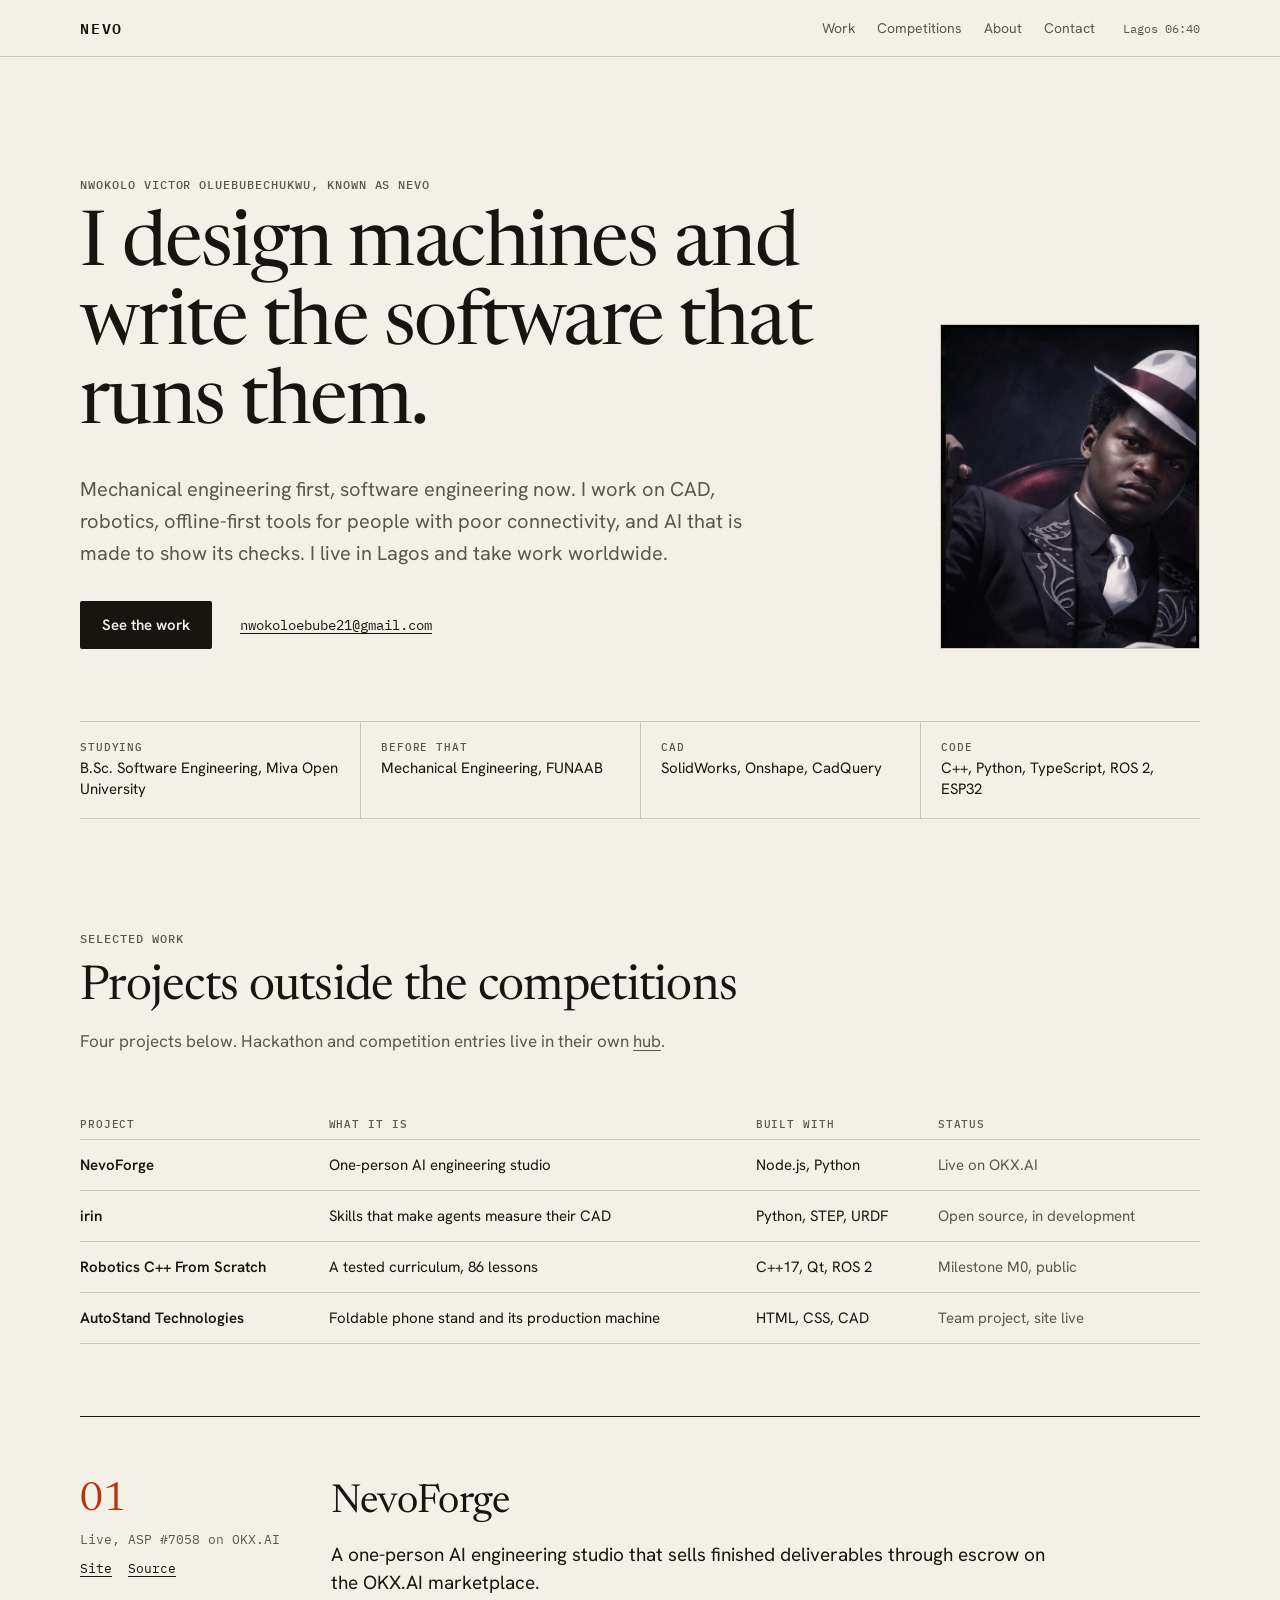
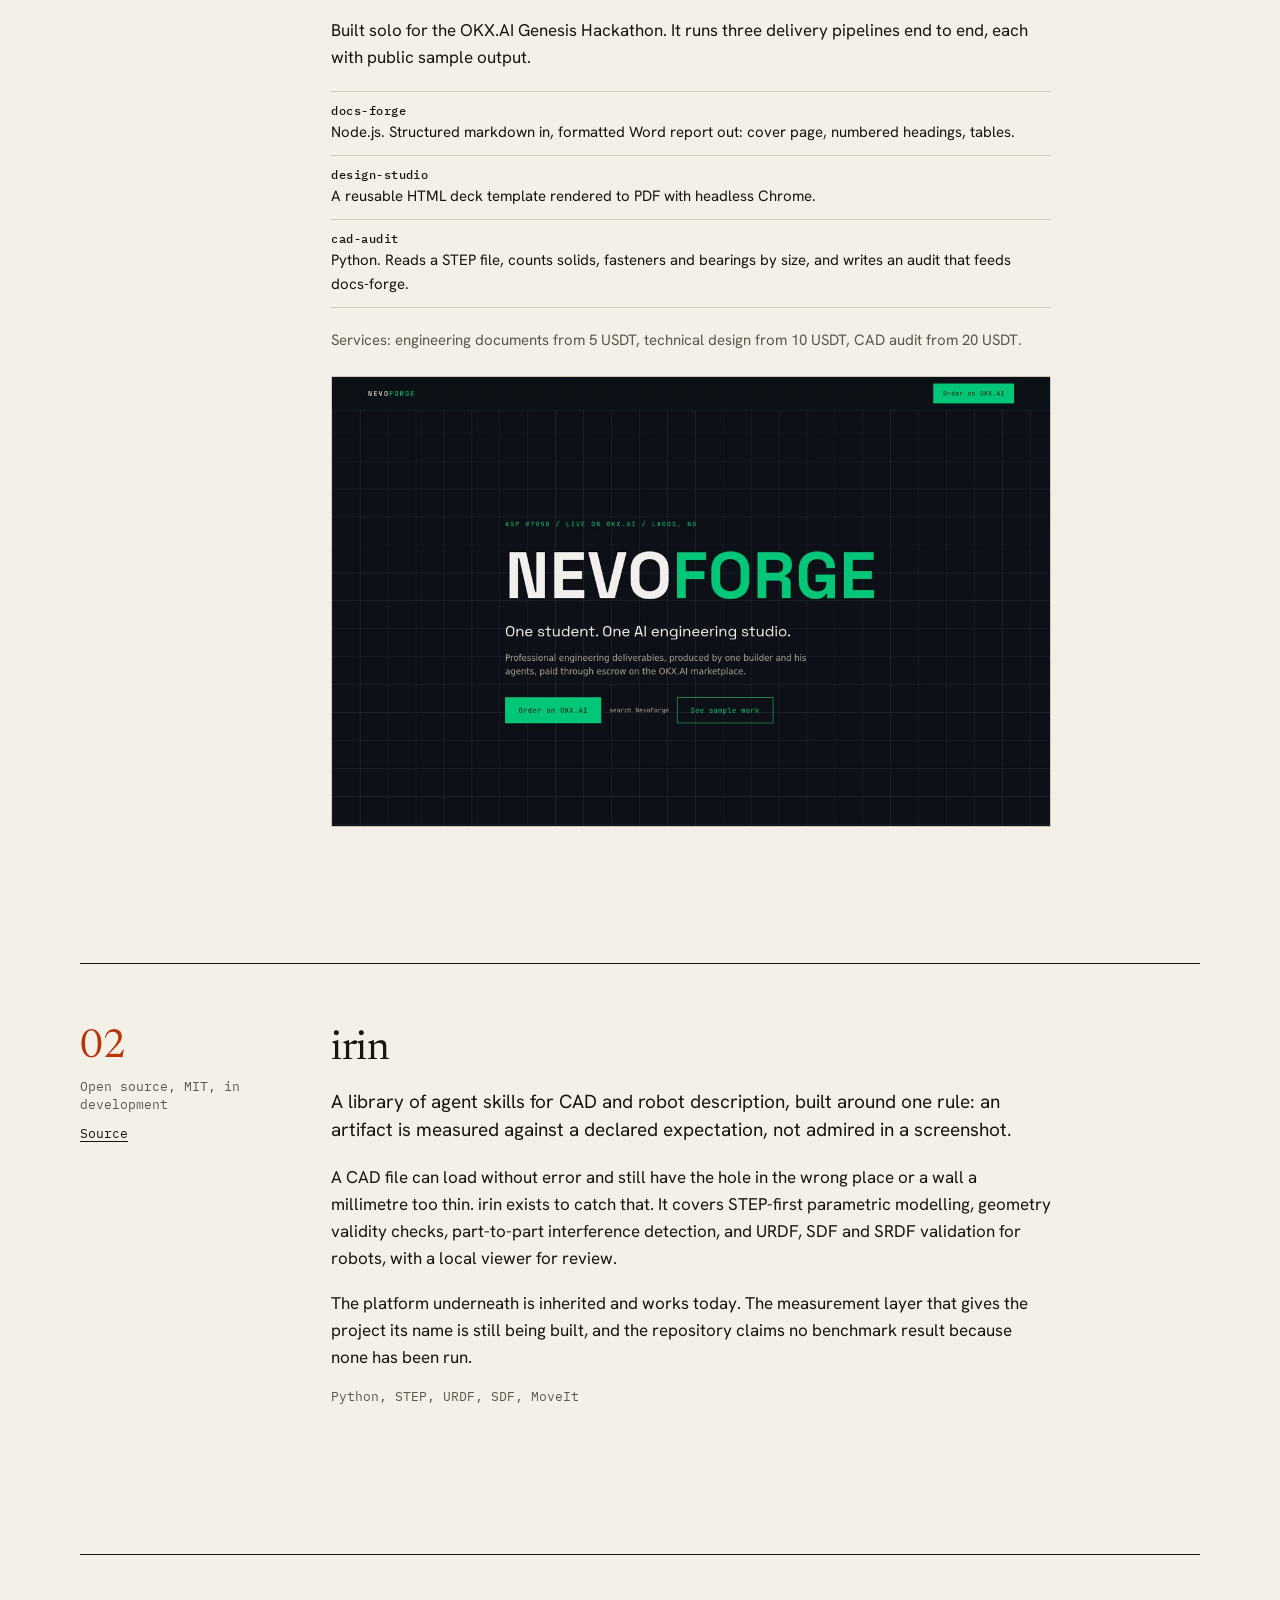
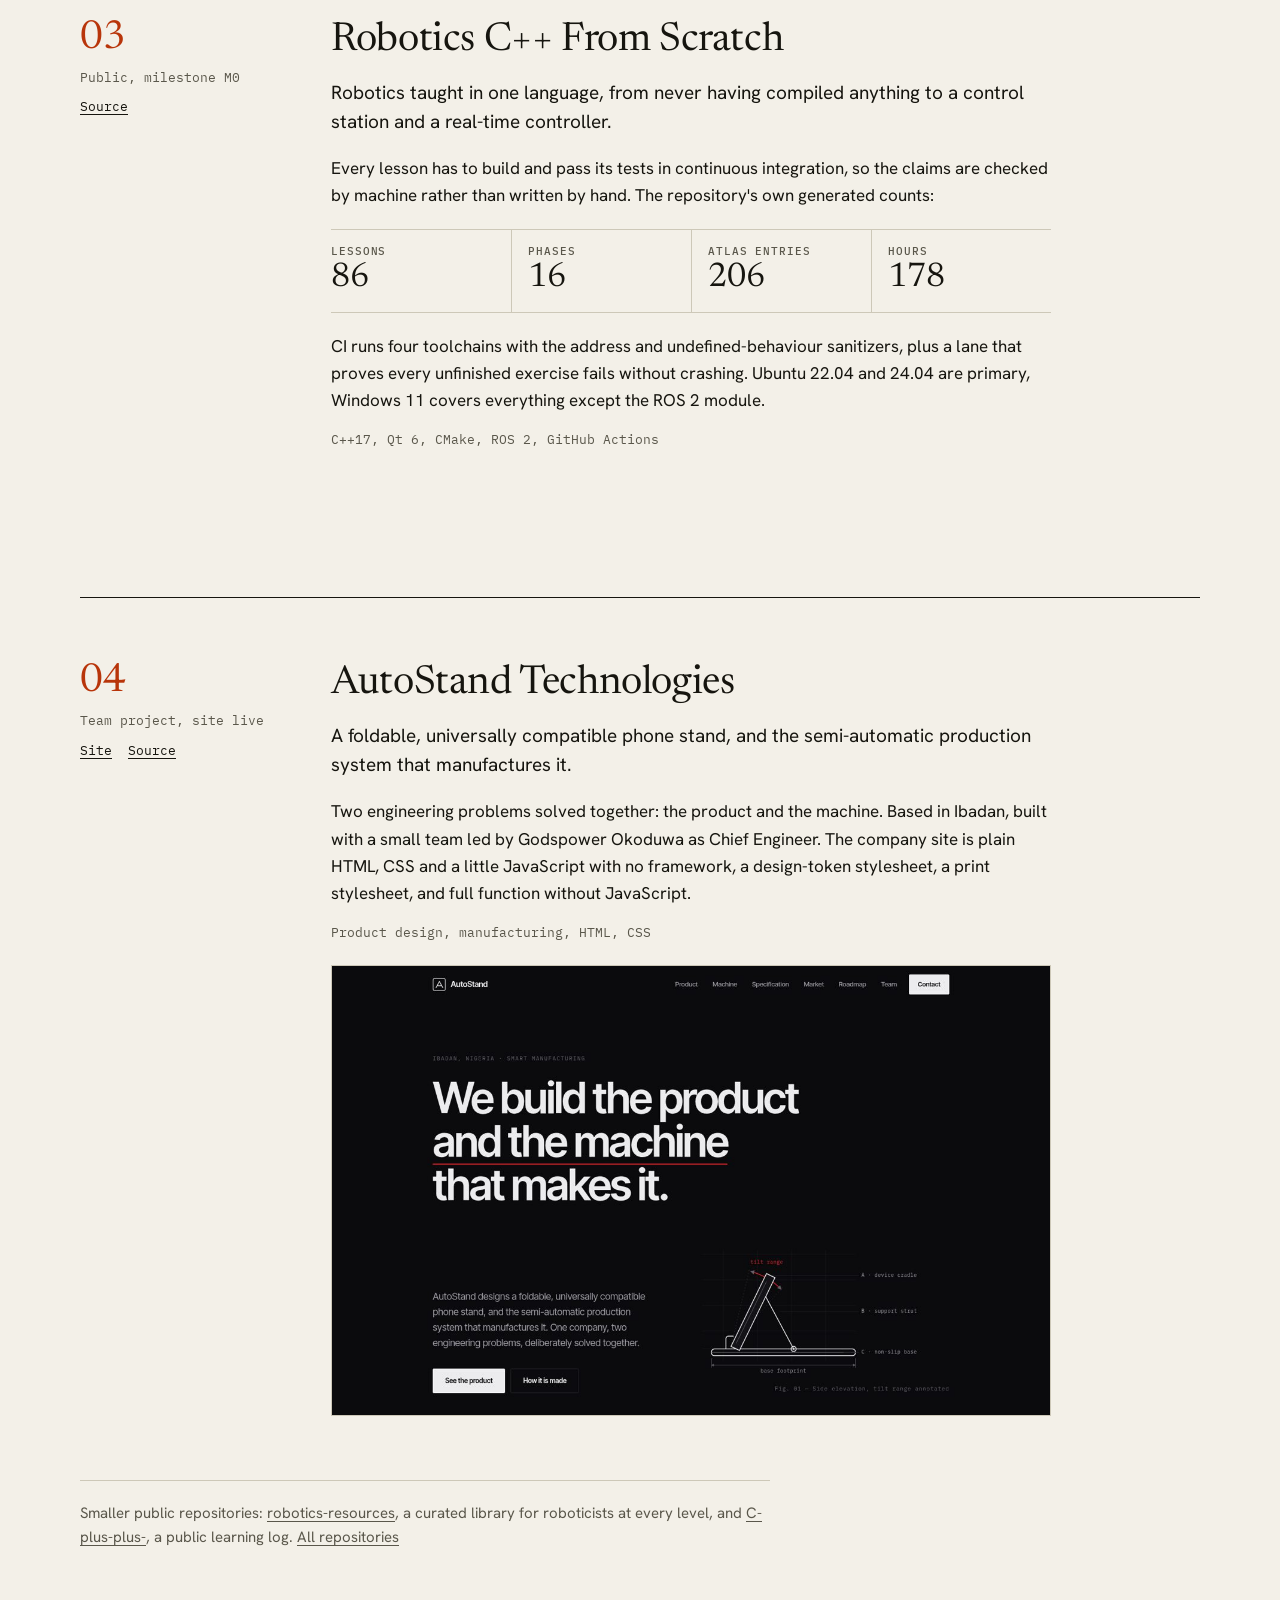
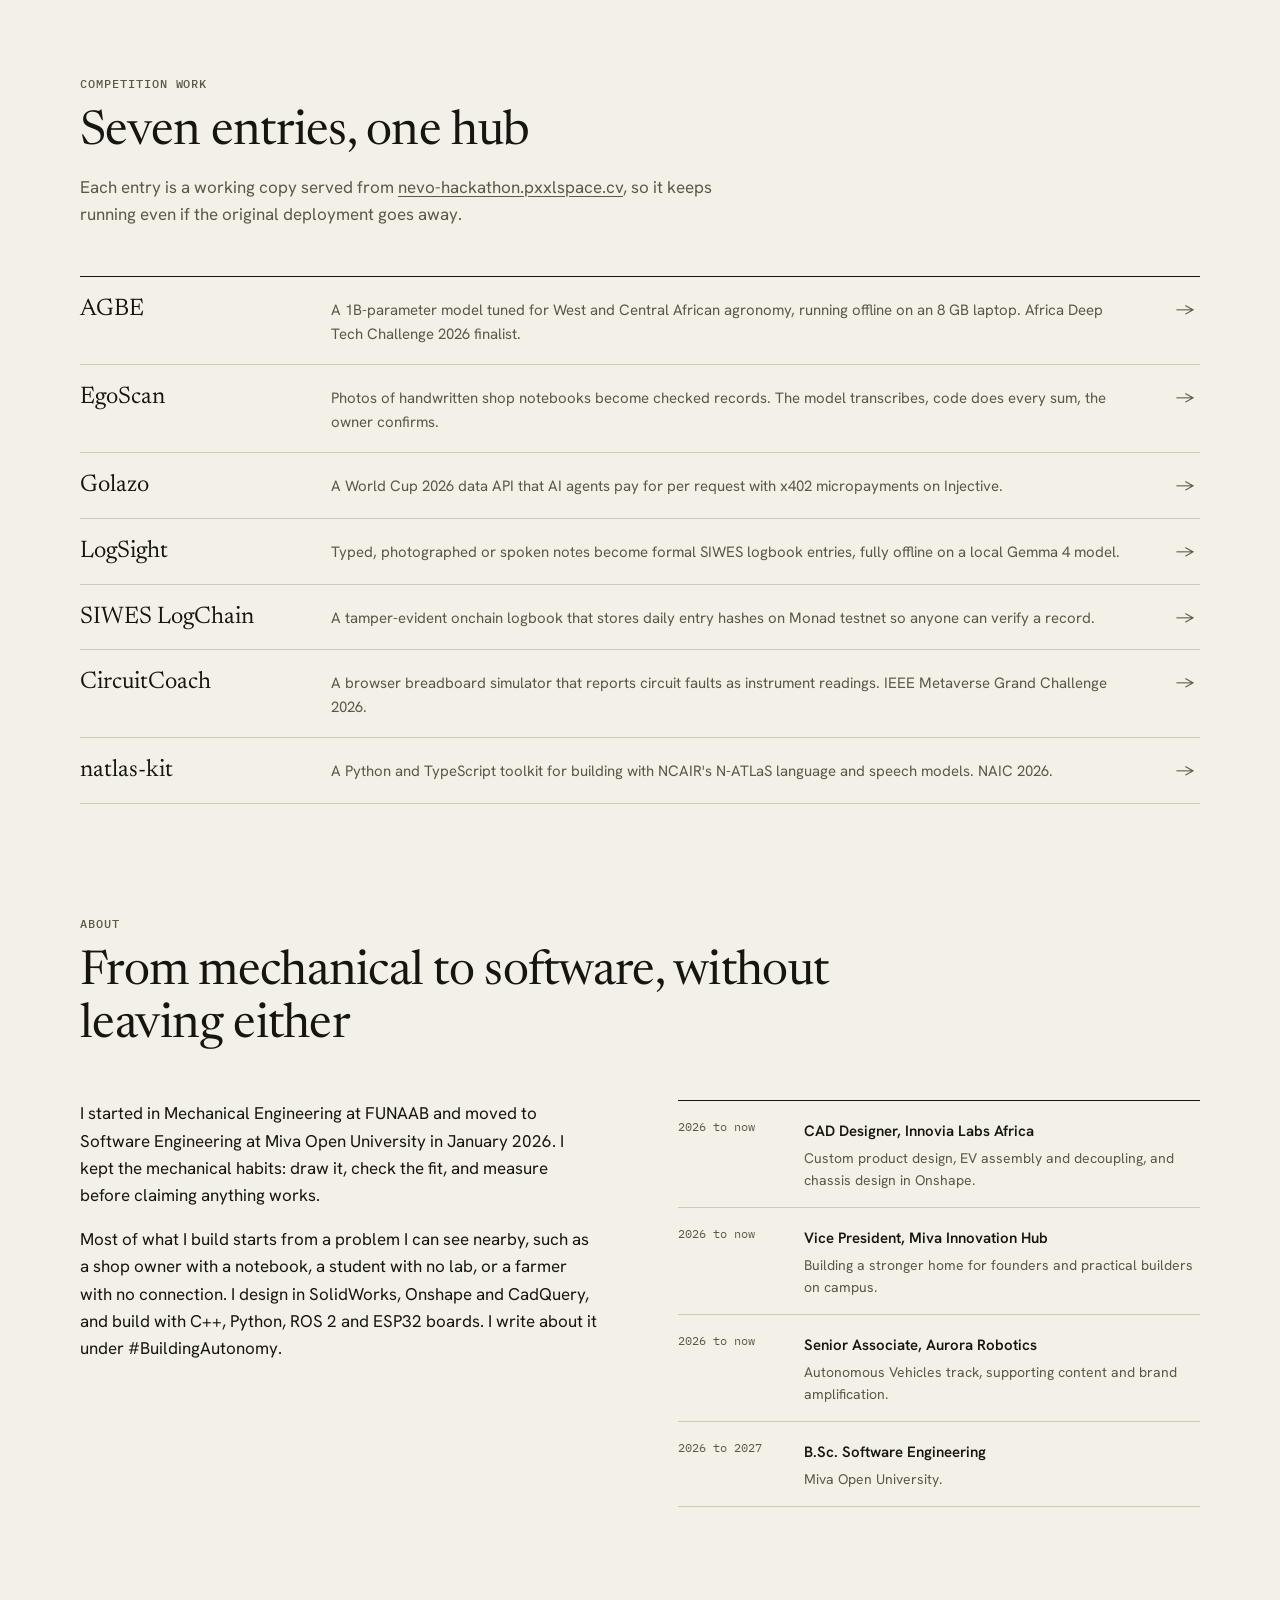
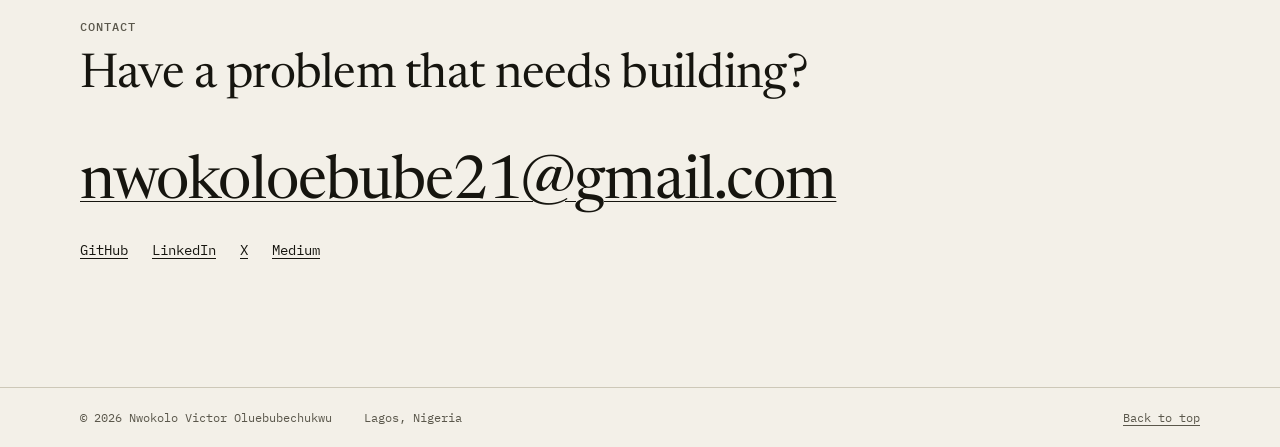
==== commit 1ce4420a: "Remove EgoTrack and Ahia from the portfolio Co-Authored-By: Claude Sonnet 5.5 <noreply@anthropic.com" ====
--- a/index.html
+++ b/index.html
@@ -74,7 +74,7 @@
   <header class="sec-head">
     <p class="kicker">Selected work</p>
     <h2 id="work-h">Projects outside the competitions</h2>
-    <p class="sec-note">Six projects below. Hackathon and competition entries live in their own <a href="#competitions">hub</a>.</p>
+    <p class="sec-note">Four projects below. Hackathon and competition entries live in their own <a href="#competitions">hub</a>.</p>
   </header>
 
   <table class="index">
@@ -85,8 +85,6 @@
       <tr><th scope="row"><a href="#irin">irin</a></th><td>Skills that make agents measure their CAD</td><td>Python, STEP, URDF</td><td>Open source, in development</td></tr>
       <tr><th scope="row"><a href="#rcpp">Robotics C++ From Scratch</a></th><td>A tested curriculum, 86 lessons</td><td>C++17, Qt, ROS 2</td><td>Milestone M0, public</td></tr>
       <tr><th scope="row"><a href="#autostand">AutoStand Technologies</a></th><td>Foldable phone stand and its production machine</td><td>HTML, CSS, CAD</td><td>Team project, site live</td></tr>
-      <tr><th scope="row"><a href="#egotrack">EgoTrack</a></th><td>Offline-first ledger for shops</td><td>TypeScript</td><td>In development, private</td></tr>
-      <tr><th scope="row"><a href="#ahia">Ahia</a></th><td>Notebook to ledger to savings</td><td>TypeScript</td><td>Challenge entry, private</td></tr>
     </tbody>
   </table>
 
@@ -161,32 +159,6 @@
     </div>
   </article>
 
-  <article class="project" id="egotrack">
-    <div class="p-meta">
-      <p class="num">05</p>
-      <p class="tag">In development, private repository</p>
-    </div>
-    <div class="p-body">
-      <h3>EgoTrack</h3>
-      <p class="one">An offline-first management system for small shops: sales, debts, receipts, suppliers, branches and analytics.</p>
-      <p>Built for places where the connection drops and the notebook is still the system of record. Its data model is what EgoScan, in the competition hub, reads handwritten pages into.</p>
-      <p class="tags">TypeScript, offline-first</p>
-    </div>
-  </article>
-
-  <article class="project" id="ahia">
-    <div class="p-meta">
-      <p class="num">06</p>
-      <p class="tag">Challenge entry, private repository</p>
-    </div>
-    <div class="p-body">
-      <h3>Ahia</h3>
-      <p class="one">Notebook to ledger to savings for informal merchants.</p>
-      <p>Prepared for the Cowrywise Ambassadors Innovation Challenge 2026. The path runs from the paper notebook, to a checked ledger, to savings.</p>
-      <p class="tags">TypeScript, fintech</p>
-    </div>
-  </article>
-
   <p class="more">Smaller public repositories: <a href="https://github.com/nevodesigns/robotics-resources">robotics-resources</a>, a curated library for roboticists at every level, and <a href="https://github.com/nevodesigns/C-plus-plus-">C-plus-plus-</a>, a public learning log. <a href="https://github.com/nevodesigns?tab=repositories">All repositories</a></p>
 </section>
 
